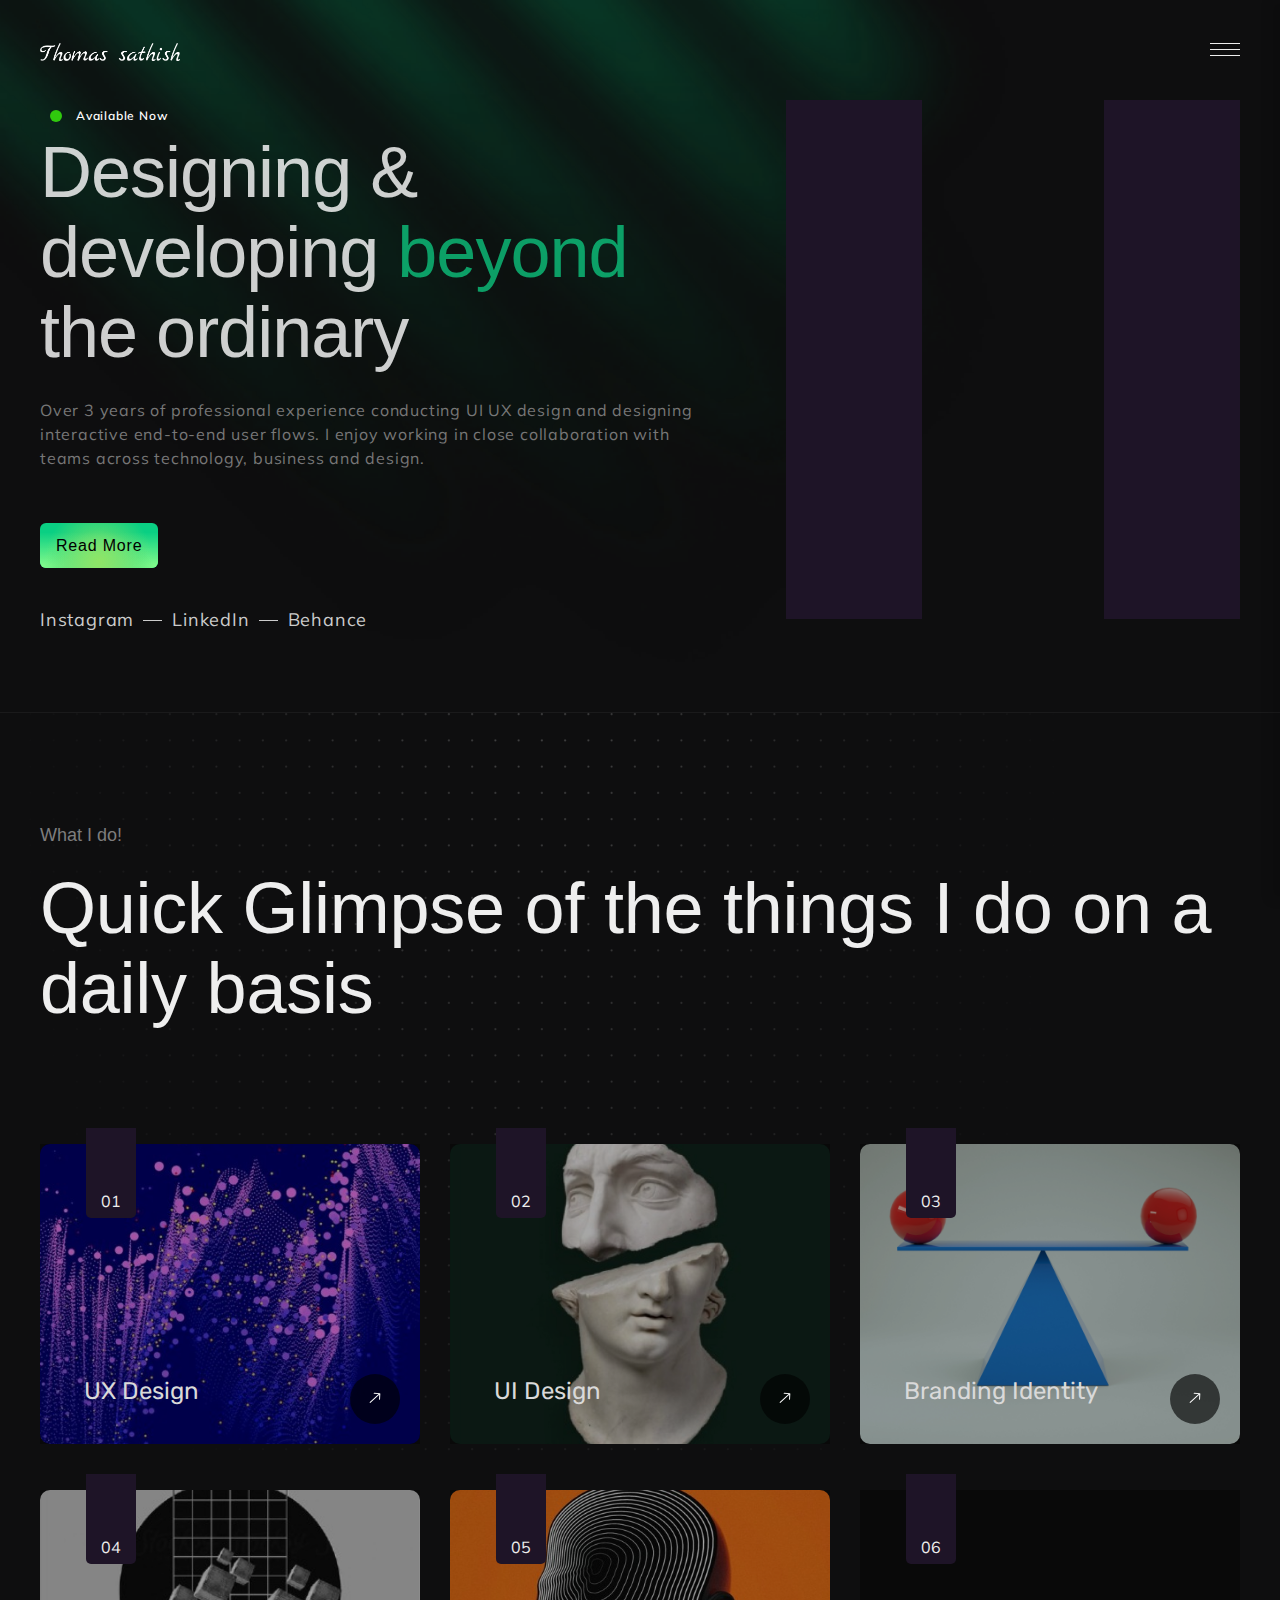
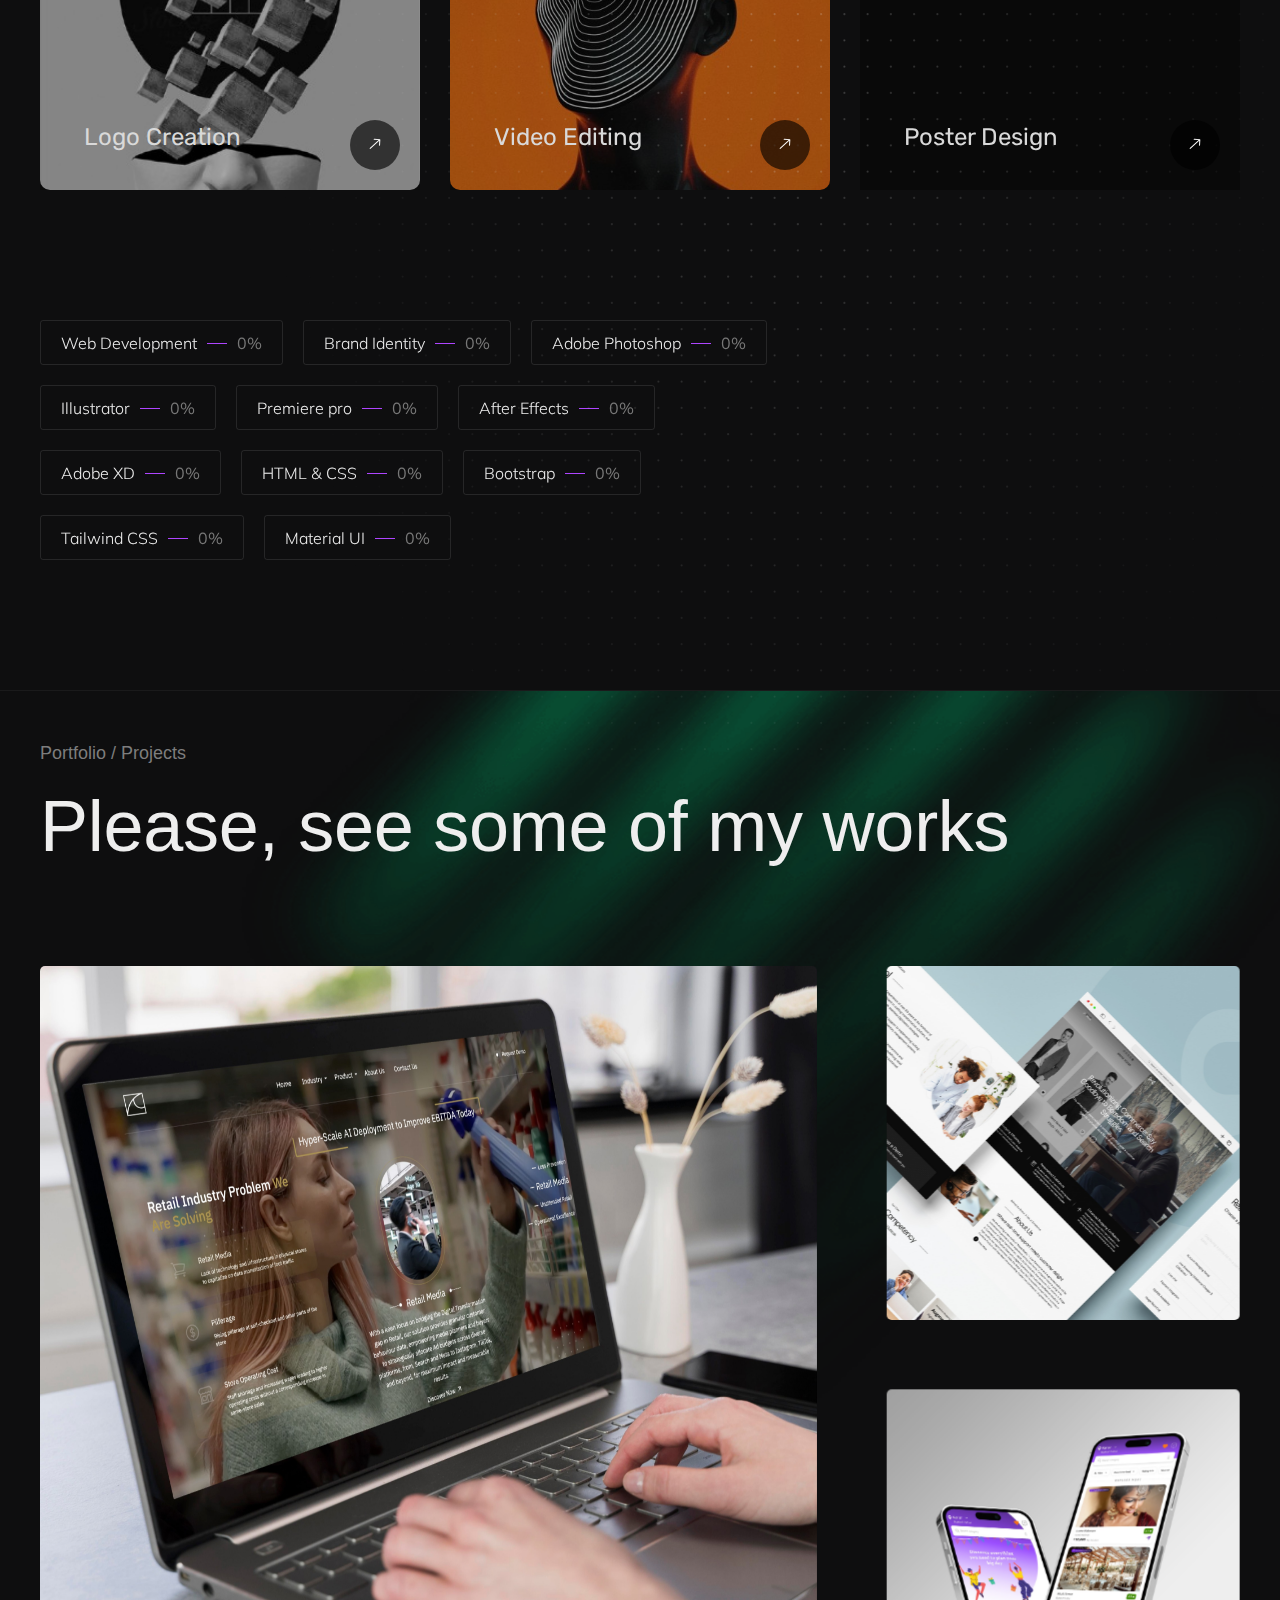
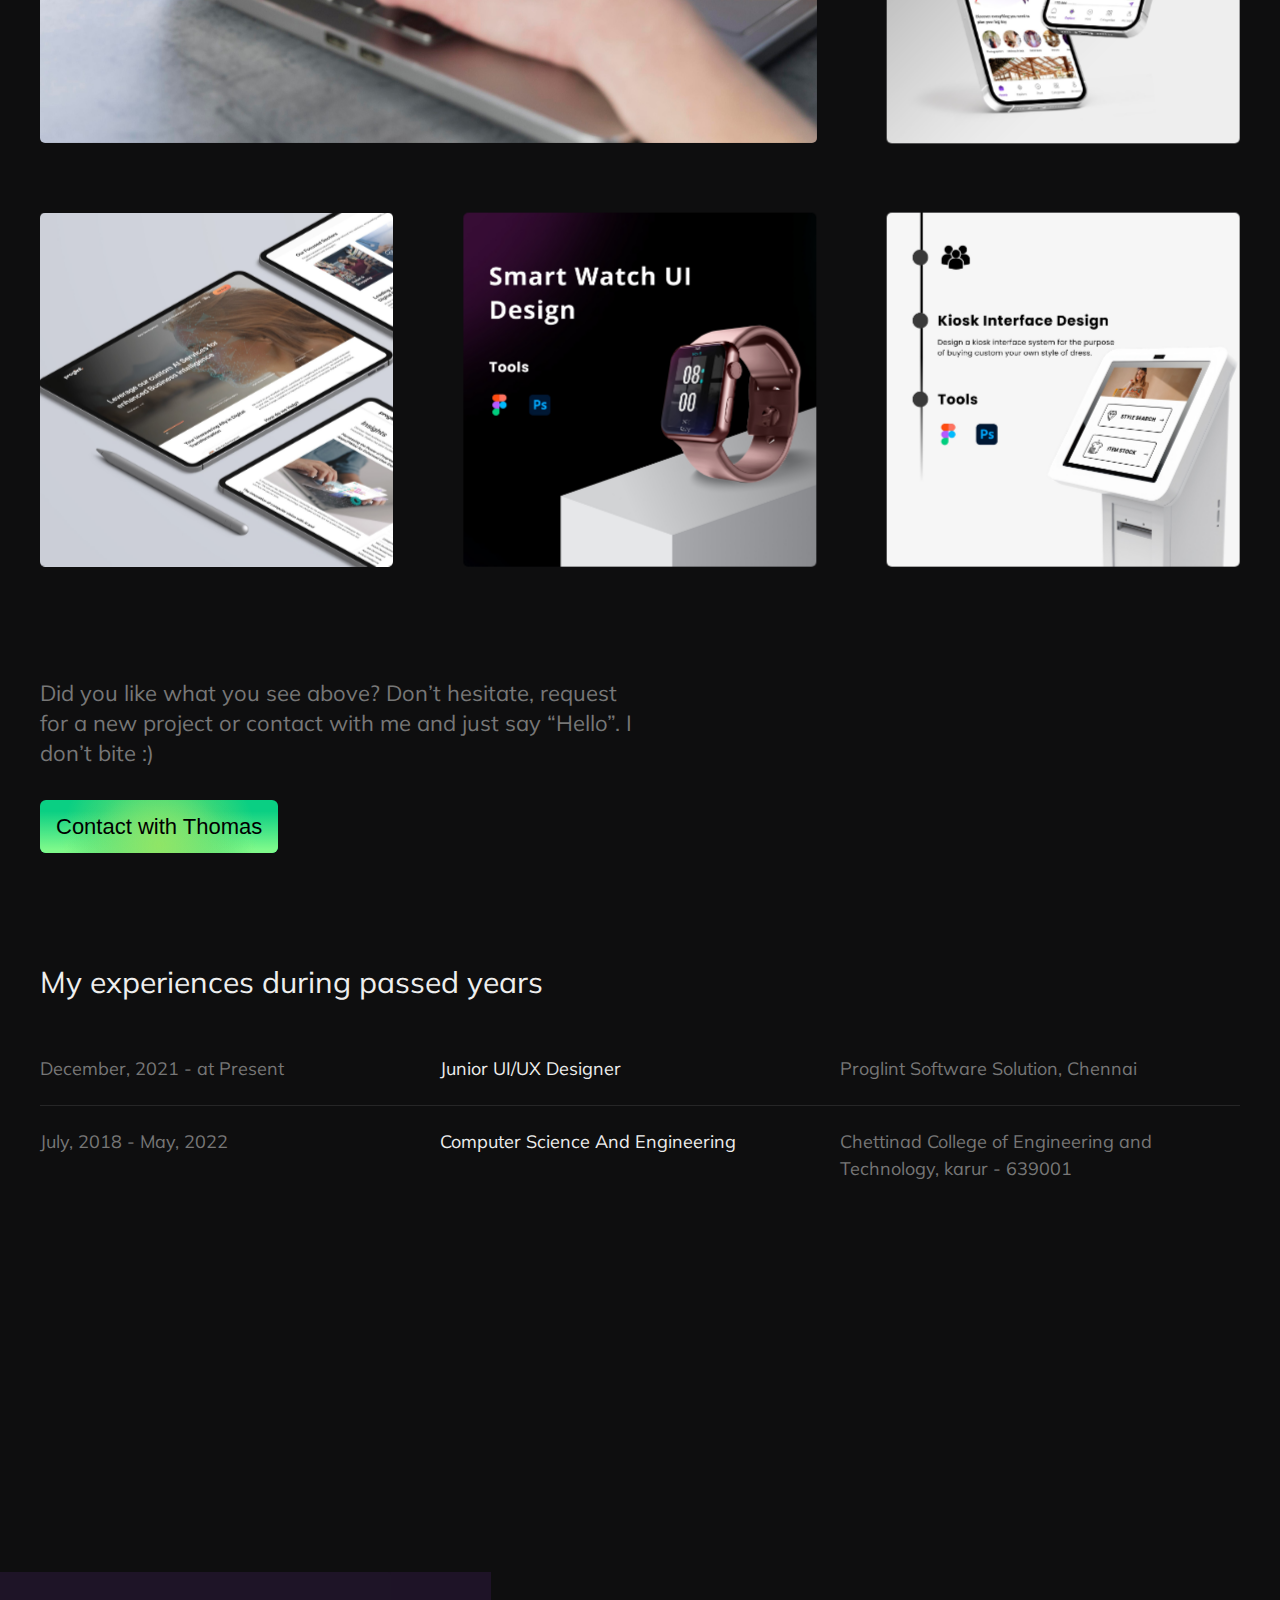
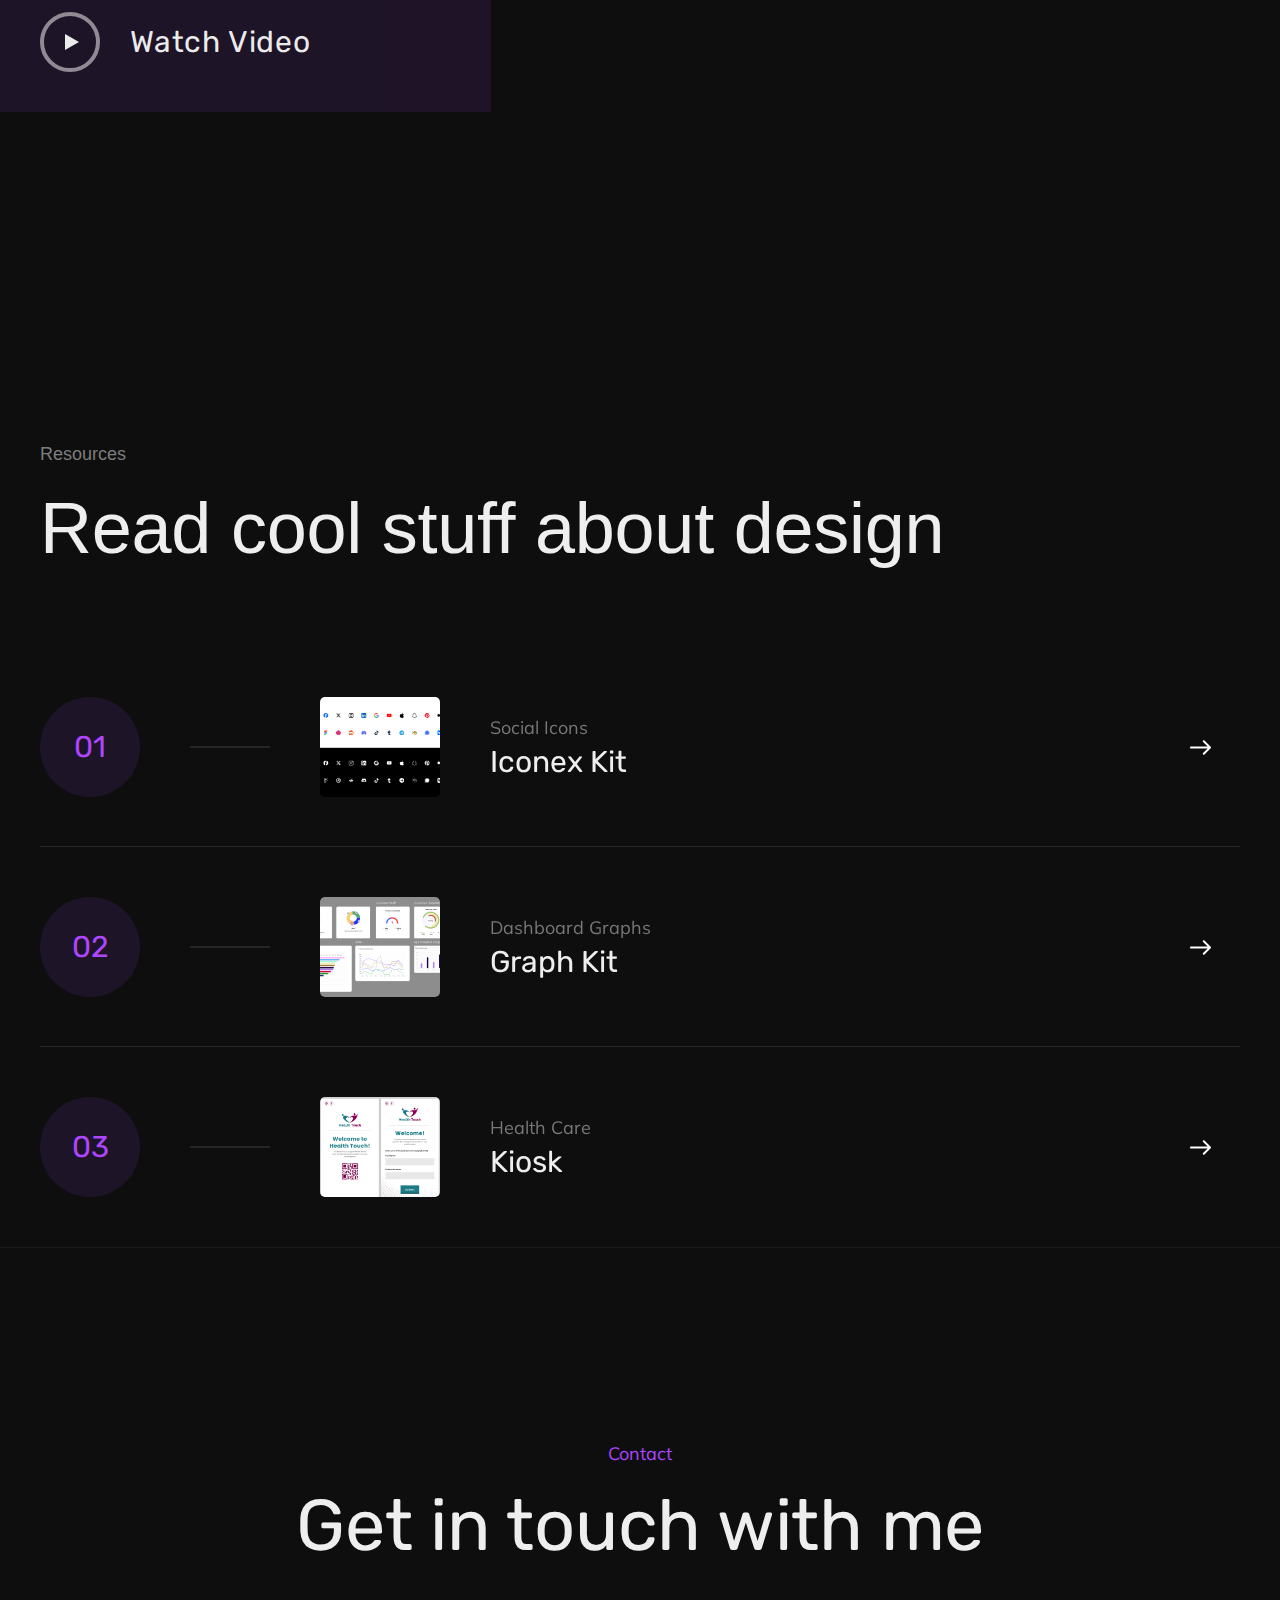
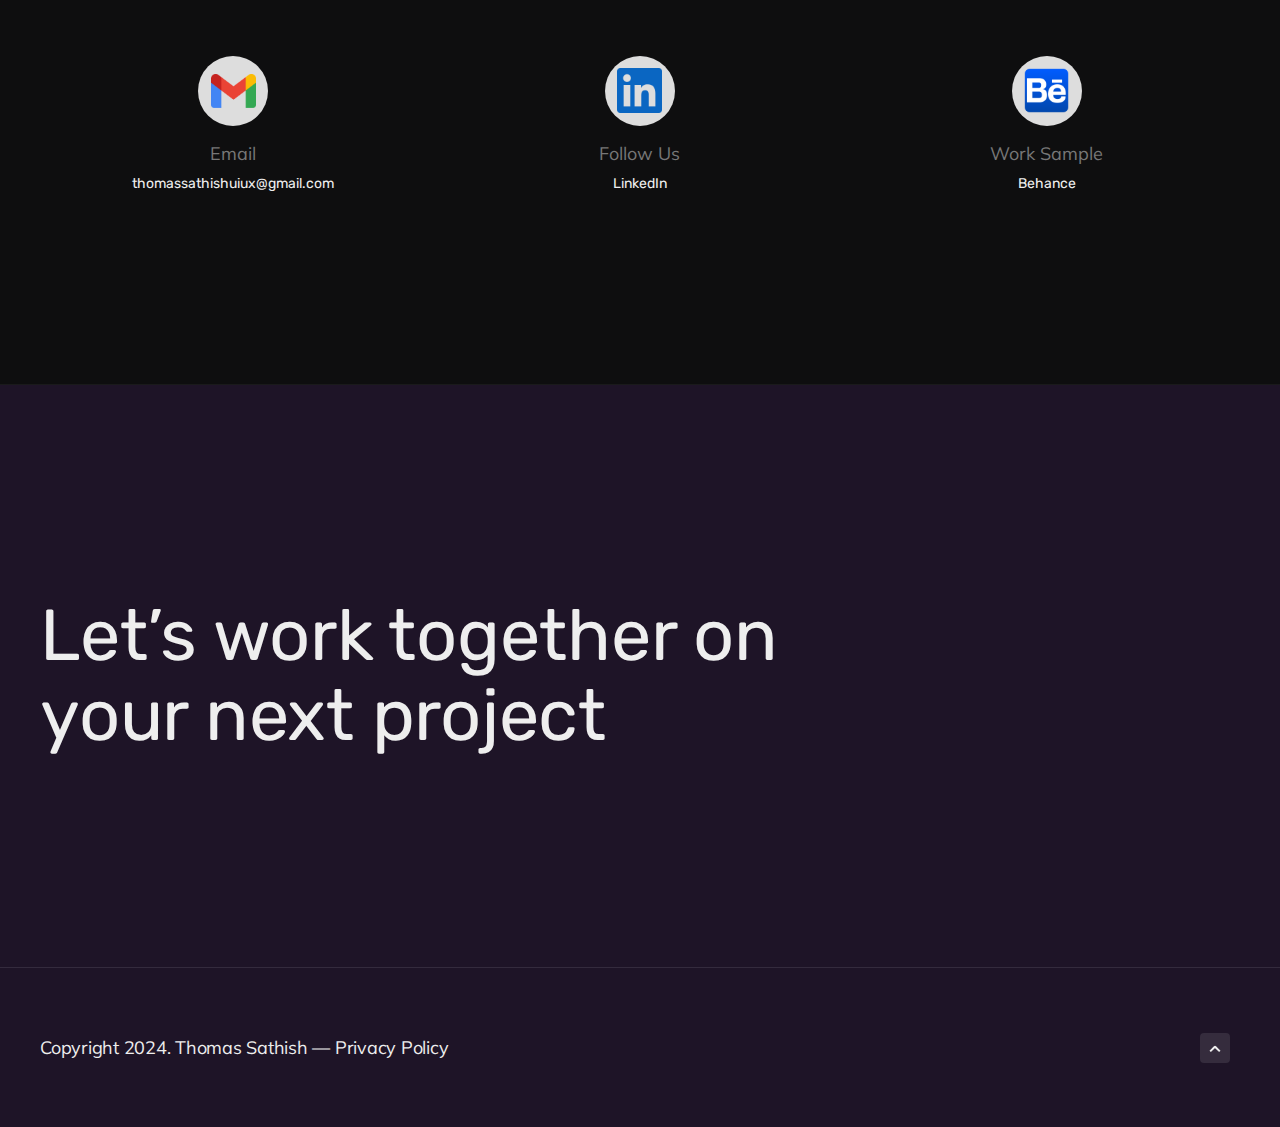
==== index.html @ 804c7b13 "Update index.html" ====
<!DOCTYPE html>
<!--[if lt IE 7 ]><html class="ie ie6" lang="en"> <![endif]-->
<!--[if IE 7 ]><html class="ie ie7" lang="en"> <![endif]-->
<!--[if IE 8 ]><html class="ie ie8" lang="en"> <![endif]-->
<!--[if (gte IE 9)|!(IE)]><!-->
<html lang="en"> <!--<![endif]-->

<head>

	<meta http-equiv="Content-Type" content="text/html; charset=utf-8" />

	<meta name="description" content="Thomas-Sathish - HTML5 and CSS3 Template">
	<meta name="author" content="Frenify">

	<meta name="viewport" content="width=device-width, initial-scale=1, maximum-scale=1">

	<title>Thomas-Sathish | Home</title>


	<link
		href="https://fonts.googleapis.com/css2?family=Muli:ital,wght@0,200;0,300;0,400;0,500;0,600;0,700;0,800;0,900;1,200;1,300;1,400;1,500;1,600;1,700;1,800;1,900&family=Rubik:ital,wght@0,300;0,400;0,500;0,700;0,900;1,300;1,400;1,500;1,700;1,900&display=swap"
		rel="stylesheet">

	<!-- STYLES -->
	<link rel="stylesheet" type="text/css" href="css/base.css" />
	<link rel="stylesheet" type="text/css" href="css/fontello.css" />
	<link rel="stylesheet" type="text/css" href="css/swiper.css" />
	<link rel="stylesheet" type="text/css" href="css/magnific-popup.css" />
	<link rel="stylesheet" type="text/css" href="css/style.css" />
	<!--[if lt IE 9]> <script type="text/javascript" src="js/modernizr.custom.js"></script> <![endif]-->
	<!-- /STYLES -->

</head>

<body>
	<!-- WRAPPER ALL -->
	<div class="awilo_fn_wrapper">


		<!-- HEADER -->
		<div class="awilo_fn_header">
			<div class="logo">
				<a href="index.html"><img class="desktop_logo" src="img/portfolio/Thomas sathish.png" alt="logo" /></a>
			</div>
			<div class="hamburger_rapper">
				<div class="hamburger hamburger--spring">
					<div class="hamburger-box">
						<div class="hamburger-inner"></div>
					</div>
				</div>
			</div>
		</div>
		<!-- /HEADER -->

		<!-- OPENED HEADER -->
		<div class="awilo_fn_sidebar_header">
			<div class="header_inner">
				<div class="closer"></div>
				<div class="menu_logo">
					<a href="index.html"><img class="desktop_logo" src="img/logo-sidebar.png" alt="" /></a>
				</div>
				<div class="menu_nav">
					<div>
						<ul class="vert_nav">
							<li><a href="#about">Home</a></li>
							<li><a href="#information">Services</a></li>
							<li><a href="#portfolio">Portfolio</a></li>
							<li><a href="#Resources">Resources</a></li>
							<li><a href="#contact">Contact</a></li>
						</ul>
					</div>
				</div>

				<div class="social_list">
					<ul>
						<!-- <li><a href="#"><i class="xcon-facebook"></i></a></li>
					<li><a href="#"><i class="xcon-twitter"></i></a></li> -->
						<li><a href="https://www.linkedin.com/in/thomas-sathish-designer" target="_blank"><i
									class="xcon-linkedin"></i></a></li>
						<li><a href="https://www.behance.net/thomassathish1" target="_blank"><i
									class="xcon-behance"></i></a></li>
					</ul>
				</div>
			</div>
		</div>
		<!-- /OPENED HEADER -->

		<!-- CONTENT -->
		<div class="awilo_fn_content">



			<!-- Section: ABOUT -->
			<section id="about">
				<div class="container wide">

					<!-- Shortcode: About -->
					<div class="awilo_fn_about">
						<!-- <div class="about_left">
							<div class="l_inner">
								<div class="about_title">
									<h5>Hello!</h5>
									<h3>I’m Thomas Sathish,</h3>
								</div>
								<div class="about_desc">
									<p>I’m working on a professional, visually sophisticated and technologically
										proficient, responsive and multi-functional wordpress theme Arlo.</p>
								</div>
								<div class="about_btn">
									<a href="#" class="awilo_fn_main_button">
										<span>Download CV</span>
										<span>Download CV</span>
									</a>
								</div>
							</div>
							<img src="img/portfolio/circle-arrow.png" class="circle-arrow" />
							<img src="img/portfolio/start.png" class="start-circle" />
							<div class="banner-icon1">
								<img src="img/portfolio/Adobe_Photoshop_CC_icon.png" class="icon-size" />
							</div>
							<div class="banner-icon2">
								<img src="img/portfolio/Adobe_Illustrator_CC_icon.png" class="icon-size" />
							</div>
							<div class="banner-icon3">
								<img src="img/portfolio/Figma-logo.png" class="icon-size" />
							</div>
							<div class="banner-icon4">
								<img src="img/portfolio/Adobe_After_Effects_CC_icon.png" class="icon-size" />
							</div>
							<div class="banner-icon5">
								<img src="img/portfolio/Adobe_XD_CC_icon.png" class="icon-size" />
							</div>
						</div>
						<div class="about_services">
							<ul>
								<li class="ss_item1">
									<div class="banner-card-text">
										<div class="s_btn">
											<img src="img/portfolio/Arrow.png"
												style="width: 150px;margin-bottom: 20px;" />
											<p class="fs-16">Our mission is make your team efficent and flexible to
												achieve grate results.</p>
										</div>
									</div>
									<img src="img//portfolio/dot.png" class="dot_icon" />
								</li>
								<li class=" ss_item2">
									<div class="banner-card-text1">
										<p class="title">35%</p>
										<p class="sub-text fs-16">Lorem Ipsum is simply dummy text of the printing and
											typesetting industry.</p>
									</div>
								</li>
								<li class=" ss_item3">
									<div>
										<div class="s_btn">
											<img src="img/portfolio/my-pic1.png" />
										</div>
									</div>
								</li>
								<li class=" ss_item4">
									<div class="banner-card-text1">
										<p class="title">99.9%</p>
										<p class="sub-text fs-16">Lorem Ipsum is simply dummy text of the printing and
											typesetting industry.</p>
									</div>
								</li>
								<li class=" ss_item5">
									<div>
										<div class="s_btn">
											<h3>UX Design</h3>
										</div>
									</div>
								</li>

							</ul>
						</div> -->
						<div class="about_in">
							<div class="about_left">
								<div class="l_inner">
									<div class="about_title">
										<div class="available">
											<div class="blob"></div>
										<h1 class="blob-text">Available Now</h1>
										</div>
										<h3>Designing & developing <span class="sub-text">beyond</span> the ordinary</h3>
									</div>
									<div class="about_desc">
										<!-- <p>We help brands and B2B enterprises build amazing websites that convert their visitors to paying customers.</p> -->
										 <p>Over 3 years of professional experience conducting UI UX design and designing interactive end-to-end user flows. I enjoy working in close collaboration with teams across technology, business and design.</p>
									</div>
									<div class="about_btn">
										<!-- <a href="img/sevice/Thomas-Sathish.pdf" class="awilo_fn_main_buttons" download>
											Download CV
										</a> -->
										<a href="#information" class="awilo_fn_main_buttons">
											Read More
										</a>
									</div>
									<div class="about_social">
										<ul>
											<li><a href="#">Instagram</a></li>
											<li><a href="https://www.linkedin.com/in/thomas-sathish-designer" target="_blank">LinkedIn</a></li>
											<li><a href="https://www.behance.net/thomasathish1" target="_blank">Behance</a></li>
										</ul>
									</div>
								</div>
							</div>
							<div class="about_right">
								<div class="r_inner" id="scene">
									<div class="layer about_img" data-depth="0.5">
										<img src="img/thumb/thumb-600-700.jpg" alt="" />
										<div class="awilo_fn_abs_img" data-bg-img="img/portfolio/my-pic.png"></div>
									</div>
									<div class="layer about_border" data-depth="0.3">
										<img src="img/thumb/thumb-600-700.jpg" alt="" />
									</div>
								</div>
							</div>
						</div>
					</div>
					<!-- /Shortcode: About -->


				</div>
			</section>
			<!-- /Section: ABOUT -->


			<!-- Divider -->
			<div class="awilo_fn_divider"></div>
			<!-- /Divider -->


			<!-- Section: Information -->
			<section id="information">
				<div class="dot-bg1"></div>
				<div class="container wide">

					<!-- Shortcode: Title with Description -->
					<div class="awilo_fn_title">
						<h5>What I do!</h5>
						<h3>Quick Glimpse of the things I do on a daily basis</h3>
					</div>
					<!-- /Shortcode: Title with Description -->


					<!-- Shortcode: Services -->
					<div class="awilo_fn_services">
						<ul>
							<li>
								<div class="s_item s_item1">
									<span class="s_counter"><span>01</span></span>
									<div class="s_btn">
										<h3>UX Design</h3>
										<a class="awilo_fn_circle_btn" href="UX-design.html" target="_blank">
											<svg xmlns="http://www.w3.org/2000/svg" width="16" height="16"
												fill="currentColor" class="bi bi-arrow-right" viewBox="0 0 16 16">
												<path fill-rule="evenodd"
													d="M1 8a.5.5 0 0 1 .5-.5h11.793l-3.147-3.146a.5.5 0 0 1 .708-.708l4 4a.5.5 0 0 1 0 .708l-4 4a.5.5 0 0 1-.708-.708L13.293 8.5H1.5A.5.5 0 0 1 1 8" />
											</svg>
										</a>
									</div>
									<div class="overlay"></div>
								</div>
							</li>
							<li>
								<div class="s_item s_item2">
									<span class="s_counter"><span>02</span></span>
									<div class="s_btn">
										<h3>UI Design</h3>
										<a class="awilo_fn_circle_btn" href="UI-design.html" target="_blank">
											<svg xmlns="http://www.w3.org/2000/svg" width="16" height="16"
												fill="currentColor" class="bi bi-arrow-right" viewBox="0 0 16 16">
												<path fill-rule="evenodd"
													d="M1 8a.5.5 0 0 1 .5-.5h11.793l-3.147-3.146a.5.5 0 0 1 .708-.708l4 4a.5.5 0 0 1 0 .708l-4 4a.5.5 0 0 1-.708-.708L13.293 8.5H1.5A.5.5 0 0 1 1 8" />
											</svg>
										</a>
									</div>
									<div class="overlay"></div>
								</div>
							</li>
							<li>
								<div class="s_item s_item3">
									<span class="s_counter"><span>03</span></span>
									<div class="s_btn">
										<h3>Branding Identity</h3>
										<a class="awilo_fn_circle_btn" href="img/portfolio/organic-tea.pdf" target="_blank">
											<svg xmlns="http://www.w3.org/2000/svg" width="16" height="16"
												fill="currentColor" class="bi bi-arrow-right" viewBox="0 0 16 16">
												<path fill-rule="evenodd"
													d="M1 8a.5.5 0 0 1 .5-.5h11.793l-3.147-3.146a.5.5 0 0 1 .708-.708l4 4a.5.5 0 0 1 0 .708l-4 4a.5.5 0 0 1-.708-.708L13.293 8.5H1.5A.5.5 0 0 1 1 8" />
											</svg>
										</a>
									</div>
									<div class="overlay"></div>
								</div>
							</li>
							<li>
								<div class="s_item s_item4">
									<span class="s_counter"><span>04</span></span>
									<div class="s_btn">
										<h3>Logo Creation</h3>
										<a class="awilo_fn_circle_btn" href="logo-design.html" target="_blank">
											<svg xmlns="http://www.w3.org/2000/svg" width="16" height="16"
												fill="currentColor" class="bi bi-arrow-right" viewBox="0 0 16 16">
												<path fill-rule="evenodd"
													d="M1 8a.5.5 0 0 1 .5-.5h11.793l-3.147-3.146a.5.5 0 0 1 .708-.708l4 4a.5.5 0 0 1 0 .708l-4 4a.5.5 0 0 1-.708-.708L13.293 8.5H1.5A.5.5 0 0 1 1 8" />
											</svg>
										</a>
									</div>
									<div class="overlay"></div>
								</div>
							</li>
							<li>
								<div class="s_item s_item5">
									<span class="s_counter"><span>05</span></span>
									<div class="s_btn">
										<h3>Video Editing</h3>
										<a class="awilo_fn_circle_btn" href="#">
											<svg xmlns="http://www.w3.org/2000/svg" width="16" height="16"
												fill="currentColor" class="bi bi-arrow-right" viewBox="0 0 16 16">
												<path fill-rule="evenodd"
													d="M1 8a.5.5 0 0 1 .5-.5h11.793l-3.147-3.146a.5.5 0 0 1 .708-.708l4 4a.5.5 0 0 1 0 .708l-4 4a.5.5 0 0 1-.708-.708L13.293 8.5H1.5A.5.5 0 0 1 1 8" />
											</svg>
										</a>
									</div>
									<div class="overlay"></div>
								</div>
							</li>
							<li>
								<div class="s_item s_item6">
									<span class="s_counter"><span>06</span></span>
									<div class="s_btn">
										<h3>Poster Design</h3>
										<a class="awilo_fn_circle_btn" href="poster-design.html" target="_blank">
											<svg xmlns="http://www.w3.org/2000/svg" width="16" height="16"
												fill="currentColor" class="bi bi-arrow-right" viewBox="0 0 16 16">
												<path fill-rule="evenodd"
													d="M1 8a.5.5 0 0 1 .5-.5h11.793l-3.147-3.146a.5.5 0 0 1 .708-.708l4 4a.5.5 0 0 1 0 .708l-4 4a.5.5 0 0 1-.708-.708L13.293 8.5H1.5A.5.5 0 0 1 1 8" />
											</svg>
										</a>
									</div>
									<div class="overlay"></div>
								</div>
							</li>
						</ul>
					</div>
					<!-- /Shortcode: Services -->


					<!-- Shortcode: Skills in numbers -->
					<div class="awilo_fn_skills">
						<div class="s_title">
							<h3>In a short time, I have been able to achieve excellence in all areas of development.
							</h3>
						</div>
						<div class="s_list">
							<ul>
								<li>
									<div class="sl_item">
										<label>Web Development</label>
										<span class="text"><span class="awilo_fn_counter" data-from="0" data-to="95"
												data-speed="2000">0</span>%</span>
									</div>
								</li>
								<li>
									<div class="sl_item">
										<label>Brand Identity</label>
										<span class="text"><span class="awilo_fn_counter" data-from="0" data-to="85"
												data-speed="2000">0</span>%</span>
									</div>
								</li>
								<li>
									<div class="sl_item">
										<label>Adobe Photoshop</label>
										<span class="text"><span class="awilo_fn_counter" data-from="0" data-to="98"
												data-speed="2000">0</span>%</span>
									</div>
								</li>
								<li>
									<div class="sl_item">
										<label>Illustrator</label>
										<span class="text"><span class="awilo_fn_counter" data-from="0" data-to="82"
												data-speed="2000">0</span>%</span>
									</div>
								</li>
								<li>
									<div class="sl_item">
										<label>Premiere pro</label>
										<span class="text"><span class="awilo_fn_counter" data-from="0" data-to="76"
												data-speed="2000">0</span>%</span>
									</div>
								</li>
								<li>
									<div class="sl_item">
										<label>After Effects</label>
										<span class="text"><span class="awilo_fn_counter" data-from="0" data-to="82"
												data-speed="2000">0</span>%</span>
									</div>
								</li>
								<li>
									<div class="sl_item">
										<label>Adobe XD</label>
										<span class="text"><span class="awilo_fn_counter" data-from="0" data-to="99"
												data-speed="2000">0</span>%</span>
									</div>
								</li>
								<li>
									<div class="sl_item">
										<label>HTML &amp; CSS</label>
										<span class="text"><span class="awilo_fn_counter" data-from="0" data-to="93"
												data-speed="2000">0</span>%</span>
									</div>
								</li>
								<li>
									<div class="sl_item">
										<label>Bootstrap</label>
										<span class="text"><span class="awilo_fn_counter" data-from="0" data-to="95"
												data-speed="2000">0</span>%</span>
									</div>
								</li>
								<li>
									<div class="sl_item">
										<label>Tailwind CSS</label>
										<span class="text"><span class="awilo_fn_counter" data-from="0" data-to="93"
												data-speed="2000">0</span>%</span>
									</div>
								</li>
								<li>
									<div class="sl_item">
										<label>Material UI</label>
										<span class="text"><span class="awilo_fn_counter" data-from="0" data-to="90"
												data-speed="2000">0</span>%</span>
									</div>
								</li>
							</ul>
						</div>
					</div>
					<!-- /Shortcode: Skills in numbers -->


				</div>
				<div class="dot-bg2"></div>
			</section>
			<!-- /Section: Information -->


			<!-- Divider -->
			<div class="awilo_fn_divider"></div>
			<!-- /Divider -->



			<!-- Section: Portfolio -->
			<section id="portfolio">
				<div class="container wide">

					<!-- Shortcode: Title with Description -->
					<div class="awilo_fn_title">
						<h5>Portfolio / Projects</h5>
						<h3>Please, see some of my works</h3>
					</div>
					<!-- /Shortcode: Title with Description -->


					<!-- Shortcode: Portfolio Grid -->
					<!-- li extra classes: tmwide25 - 25%, tmwide33 - 33.(3)%, tmwide50 - 50%, tmwide66 - 66,(6)%,tmwide75 - 75%, tmwide100 - 100% --->
					<div class="awilo_fn_portfolio_grid">
						<ul class="awilo_fn_masonry">
							<li class="grid-sizer"></li>
							<li class="awilo_fn_masonry_in tmwide66">
								<div class="list_item">
									<div class="img_holder">
										<img src="img/thumb/thumb-420-420.jpg" alt="" />
										<div class="awilo_fn_abs_img" data-bg-img="img/portfolio/cvi.jpg"></div>
									</div>
									<div class="title_holder">
										<div class="title_abs">
											<div class="layer" data-depth="0.3"></div>
										</div>
										<div class="title_cat">
											<p>
												<a href="#" class="awilo_fn_circle_link">Company website</a>
												<!-- <span class="sep">/</span>
											<a href="#" class="awilo_fn_circle_link">Brand</a> -->
											</p>
										</div>
										<div class="title_name">
											<h3><a href="https://www.cvi.ai" target="_blank">CVi.ai</a></h3>
										</div>
									</div>
								</div>
							</li>
							<li class="awilo_fn_masonry_in">
								<div class="list_item">
									<div class="img_holder">
										<img src="img/thumb/thumb-420-420.jpg" alt="" />
										<div class="awilo_fn_abs_img" data-bg-img="img/portfolio/live-agent.jpg"></div>
									</div>
									<div class="title_holder">
										<div class="title_abs">
											<div class="layer" data-depth="0.3"></div>
										</div>
										<div class="title_cat">
											<p>
												<a href="#" class="awilo_fn_circle_link">UI desigb</a>
												<span class="sep">/</span>
												<a href="#" class="awilo_fn_circle_link">Office Website</a>
											</p>
										</div>
										<div class="title_name">
											<h3><a href="https://www.h4helpnow.com/" target="_blank">Live Agent</a></h3>
										</div>
									</div>
								</div>
							</li>
							<li class="awilo_fn_masonry_in">
								<div class="list_item">
									<div class="img_holder">
										<img src="img/thumb/thumb-420-420.jpg" alt="" />
										<div class="awilo_fn_abs_img" data-bg-img="img/portfolio/event.jpg"></div>
									</div>
									<div class="title_holder">
										<div class="title_abs">
											<div class="layer" data-depth="0.3"></div>
										</div>
										<div class="title_cat">
											<p>
												<a href="#" class="awilo_fn_circle_link">UX design</a>
												<span class="sep">/</span>
												<a href="#" class="awilo_fn_circle_link">Comming Soon</a>
											</p>
										</div>
										<div class="title_name">
											<h3><a href="#" target="_blank">Eventer</a></h3>
										</div>
									</div>
								</div>
							</li>
							<li class="awilo_fn_masonry_in">
								<div class="list_item">
									<div class="img_holder">
										<img src="img/thumb/thumb-420-420.jpg" alt="" />
										<div class="awilo_fn_abs_img" data-bg-img="img/portfolio/proglint.jpg"></div>
									</div>
									<div class="title_holder">
										<div class="title_abs">
											<div class="layer" data-depth="0.3"></div>
										</div>
										<div class="title_cat">
											<p>
												<a href="#" class="awilo_fn_circle_link">Office Website</a>
												<span class="sep">/</span>
												<a href="#" class="awilo_fn_circle_link">UI design</a>
											</p>
										</div>
										<div class="title_name">
											<h3><a href="https://www.proglint.com/" target="_blank">Proglint Software
													Solution</a></h3>
										</div>
									</div>
								</div>
							</li>
							<li class="awilo_fn_masonry_in">
								<div class="list_item">
									<div class="img_holder">
										<img src="img/thumb/thumb-420-420.jpg" alt="" />
										<div class="awilo_fn_abs_img" data-bg-img="img/portfolio/smart-watch.jpg"></div>
									</div>
									<div class="title_holder">
										<div class="title_abs">
											<div class="layer" data-depth="0.3"></div>
										</div>
										<div class="title_cat">
											<p>
												<a href="#" class="awilo_fn_circle_link">UX design</a>
												<span class="sep">/</span>
												<a href="#" class="awilo_fn_circle_link">Brand</a>
											</p>
										</div>
										<div class="title_name">
											<h3><a href="https://www.behance.net/gallery/188275207/Smart-Watch-UI-Design"
													target="_blank">Smart Watch</a></h3>
										</div>
									</div>
								</div>
							</li>
							<li class="awilo_fn_masonry_in">
								<div class="list_item">
									<div class="img_holder">
										<img src="img/thumb/thumb-420-420.jpg" alt="" />
										<div class="awilo_fn_abs_img" data-bg-img="img/portfolio/kiosk.jpg"></div>
									</div>
									<div class="title_holder">
										<div class="title_abs">
											<div class="layer" data-depth="0.3"></div>
										</div>
										<div class="title_cat">
											<p>
												<a href="#" class="awilo_fn_circle_link">kiosk ux design</a>
												<span class="sep">/</span>
												<a href="#" class="awilo_fn_circle_link">Brand</a>
											</p>
										</div>
										<div class="title_name">
											<h3><a href="https://www.behance.net/gallery/183286095/Kiosk-Interface-Design"
													target="_blank">Kiosk Interface Design</a></h3>
										</div>
									</div>
								</div>
							</li>
						</ul>
					</div>
					<!-- /Shortcode: Portfolio Grid -->

					<!-- Shortcode: Contact Me-->
					<div class="awilo_fn_contactme">
						<p class="text">Did you like what you see above? Don’t hesitate, request for a new project or
							contact with me and just say “Hello”. I don’t bite :)</p>
						<p class="btn">
							<a href="#contact" class="awilo_fn_main_buttons">
								Contact with Thomas
							</a>
						</p>
					</div>
					<!-- /Shortcode: Contact Me-->

					<div class="clearfix"></div>

					<!-- Shortcode: Experience-->
					<div class="awilo_fn_experience">
						<div class="e_title">
							<h3>My experiences during passed years</h3>
						</div>
						<div class="e_list">
							<ul>
								<!-- <li>
								<div class="e_item">
									<span class="e_item_a">April, 2019 - Today</span>
									<span class="e_item_b">Head Designer &amp; Co-founder</span>
									<span class="e_item_c">Bona &amp; Lola Design, London</span>
								</div>
							</li>
							<li>
								<div class="e_item">
									<span class="e_item_a">September, 2018 - April, 2019</span>
									<span class="e_item_b">Creative Director &amp; Senior Designer</span>
									<span class="e_item_c">Raxuna Poc, New York</span>
								</div>
							</li>
							<li>
								<div class="e_item">
									<span class="e_item_a">October, 2015 - September, 2018</span>
									<span class="e_item_b">Head Designer</span>
									<span class="e_item_c">Arimana Co. Ltd, Amsterdam</span>
								</div>
							</li> -->
								<li>
									<div class="e_item">
										<span class="e_item_a">December, 2021 - at Present</span>
										<span class="e_item_b">Junior UI/UX Designer</span>
										<span class="e_item_c">Proglint Software Solution, Chennai</span>
									</div>
								</li>
								<li>
									<div class="e_item">
										<span class="e_item_a">July, 2018 - May, 2022</span>
										<span class="e_item_b">Computer Science And Engineering</span>
										<span class="e_item_c">Chettinad College of Engineering and Technology, karur -
											639001</span>
									</div>
								</li>
							</ul>
						</div>
					</div>
					<!-- /Shortcode: Experience-->


					<!-- Shortcode: Reviews -->
					<!-- <div class="awilo_fn_reviews">
					<div class="r_title">
						<h3>Customer Reviews</h3>
					</div>
					<div class="r_list">
						
						
						<div class="swiper-container">
							<div class="swiper-wrapper">
								
								
								
								<div class="swiper-slide">
									<div class="r_item">
										<div class="r_item_in">
											<div class="r_quote"><img class="awilo_fn_svg" src="img/svg/quote.svg" alt="" /></div>
											<div class="r_review">
												<div class="awilo_fn_review" data-stars="4">
													<div class="review_in">
														<div class="rating_absolute"><img class="awilo_fn_svg" src="img/svg/stars.svg" alt="" /></div>
														<div class="rating_relative"><img class="awilo_fn_svg" src="img/svg/stars.svg" alt="" /></div>
													</div>
												</div>
											</div>
											<div class="r_desc">
												<p>They really nailed it. This is one of the best themes I have seen in a long time. Very nice design with lots of customization available. Many of my clients have chosen this theme for their portfolio sites.</p>
											</div>
											<div class="r_reviewer">
												<div class="abs_img" data-bg-img="img/clients/1.jpg"></div>
												<div class="title_holder">
													<h3>Albert Walker</h3>
													<h5>SEO of Gogomedia</h5>
												</div>
											</div>
										</div>
									</div>
								</div>
								
								
								<div class="swiper-slide">
									<div class="r_item">
										<div class="r_item_in">
											<div class="r_quote"><img class="awilo_fn_svg" src="img/svg/quote.svg" alt="" /></div>
											<div class="r_review">
												<div class="awilo_fn_review" data-stars="4">
													<div class="review_in">
														<div class="rating_absolute"><img class="awilo_fn_svg" src="img/svg/stars.svg" alt="" /></div>
														<div class="rating_relative"><img class="awilo_fn_svg" src="img/svg/stars.svg" alt="" /></div>
													</div>
												</div>
											</div>
											<div class="r_desc">
												<p>They really nailed it. This is one of the best themes I have seen in a long time. Very nice design with lots of customization available. Many of my clients have chosen this theme for their portfolio sites.</p>
											</div>
											<div class="r_reviewer">
												<div class="abs_img" data-bg-img="img/clients/2.jpg"></div>
												<div class="title_holder">
													<h3>Albert Walker</h3>
													<h5>SEO of Gogomedia</h5>
												</div>
											</div>
										</div>
									</div>
								</div>
								
								
								<div class="swiper-slide">
									<div class="r_item">
										<div class="r_item_in">
											<div class="r_quote"><img class="awilo_fn_svg" src="img/svg/quote.svg" alt="" /></div>
											<div class="r_review">
												<div class="awilo_fn_review" data-stars="4">
													<div class="review_in">
														<div class="rating_absolute"><img class="awilo_fn_svg" src="img/svg/stars.svg" alt="" /></div>
														<div class="rating_relative"><img class="awilo_fn_svg" src="img/svg/stars.svg" alt="" /></div>
													</div>
												</div>
											</div>
											<div class="r_desc">
												<p>They really nailed it. This is one of the best themes I have seen in a long time. Very nice design with lots of customization available. Many of my clients have chosen this theme for their portfolio sites.</p>
											</div>
											<div class="r_reviewer">
												<div class="abs_img" data-bg-img="img/clients/3.jpg"></div>
												<div class="title_holder">
													<h3>Albert Walker</h3>
													<h5>SEO of Gogomedia</h5>
												</div>
											</div>
										</div>
									</div>
								</div>
								
								
								<div class="swiper-slide">
									<div class="r_item">
										<div class="r_item_in">
											<div class="r_quote"><img class="awilo_fn_svg" src="img/svg/quote.svg" alt="" /></div>
											<div class="r_review">
												<div class="awilo_fn_review" data-stars="4">
													<div class="review_in">
														<div class="rating_absolute"><img class="awilo_fn_svg" src="img/svg/stars.svg" alt="" /></div>
														<div class="rating_relative"><img class="awilo_fn_svg" src="img/svg/stars.svg" alt="" /></div>
													</div>
												</div>
											</div>
											<div class="r_desc">
												<p>They really nailed it. This is one of the best themes I have seen in a long time. Very nice design with lots of customization available. Many of my clients have chosen this theme for their portfolio sites.</p>
											</div>
											<div class="r_reviewer">
												<div class="abs_img" data-bg-img="img/clients/4.jpg"></div>
												<div class="title_holder">
													<h3>Albert Walker</h3>
													<h5>SEO of Gogomedia</h5>
												</div>
											</div>
										</div>
									</div>
								</div>
								
								
								<div class="swiper-slide">
									<div class="r_item">
										<div class="r_item_in">
											<div class="r_quote"><img class="awilo_fn_svg" src="img/svg/quote.svg" alt="" /></div>
											<div class="r_review">
												<div class="awilo_fn_review" data-stars="4">
													<div class="review_in">
														<div class="rating_absolute"><img class="awilo_fn_svg" src="img/svg/stars.svg" alt="" /></div>
														<div class="rating_relative"><img class="awilo_fn_svg" src="img/svg/stars.svg" alt="" /></div>
													</div>
												</div>
											</div>
											<div class="r_desc">
												<p>They really nailed it. This is one of the best themes I have seen in a long time. Very nice design with lots of customization available. Many of my clients have chosen this theme for their portfolio sites.</p>
											</div>
											<div class="r_reviewer">
												<div class="abs_img" data-bg-img="img/clients/5.jpg"></div>
												<div class="title_holder">
													<h3>Albert Walker</h3>
													<h5>SEO of Gogomedia</h5>
												</div>
											</div>
										</div>
									</div>
								</div>
								
								
								<div class="swiper-slide">
									<div class="r_item">
										<div class="r_item_in">
											<div class="r_quote"><img class="awilo_fn_svg" src="img/svg/quote.svg" alt="" /></div>
											<div class="r_review">
												<div class="awilo_fn_review" data-stars="4">
													<div class="review_in">
														<div class="rating_absolute"><img class="awilo_fn_svg" src="img/svg/stars.svg" alt="" /></div>
														<div class="rating_relative"><img class="awilo_fn_svg" src="img/svg/stars.svg" alt="" /></div>
													</div>
												</div>
											</div>
											<div class="r_desc">
												<p>They really nailed it. This is one of the best themes I have seen in a long time. Very nice design with lots of customization available. Many of my clients have chosen this theme for their portfolio sites.</p>
											</div>
											<div class="r_reviewer">
												<div class="abs_img" data-bg-img="img/clients/6.jpg"></div>
												<div class="title_holder">
													<h3>Albert Walker</h3>
													<h5>SEO of Gogomedia</h5>
												</div>
											</div>
										</div>
									</div>
								</div>
								
								
							</div>
							
							<div class="clearfix"></div>
							
							<div class="awilo_fn_swiper_progress fill">
								<div class="my_pagination_in">
									<span class="current"></span>
									<span class="pagination_progress"><span class="all"><span></span></span></span>
									<span class="total"></span>
								</div>
							</div>
							
						</div>
						
					</div>
				</div> -->
					<!-- /Shortcode: Reviews -->

				</div>
			</section>

			<!-- /Section: Portfolio -->

			<!-- Section: Video -->
			<section id="video">

				<!-- Shortcode: Video -->
				<div class="awilo_fn_video">
					<div class="jarallax" data-bg-img="img/video/video-img.jpg" data-speed="0.5"></div>
					<div class="video_holder">
						<div class="container wide">
							<div class="video_inner">

								<a class="popup-youtube" href="#">
									<span class="icon"></span>
									<span class="text">Watch Video</span>
								</a>
							</div>
						</div>
					</div>
				</div>
				<!-- /Shortcode: Video -->

			</section>
			<!-- /Section: Video -->

			<!-- Section: Blog -->
			<section id="Resources">
				<div class="container wide">


					<!-- Shortcode: Title with Description -->
					<div class="awilo_fn_title">
						<h5>Resources</h5>
						<h3>Read cool stuff about design</h3>
					</div>
					<!-- /Shortcode: Title with Description -->


					<!-- Shortcode: Blog List -->
					<div class="awilo_fn_blog_list">
						<ul>
							<li>
								<div class="blog_item">
									<div class="blog_item_in">
										<span class="b_counter">01</span>
										<div class="title_wrapper">
											<div class="abs_img" data-bg-img="img/portfolio/social-icons.png"></div>
											<div class="title_holder">
												<p>Social Icons</p>
												<h3><a href="https://www.figma.com/design/323eeVfggLZx0c0dvxJbxL/Social-Icons?node-id=0-1&t=OxHzMIZywhYB1Qsj-1"
														target="_blank">Iconex Kit</a></h3>
											</div>
											<div class="b_arrow">
												<a href="https://www.figma.com/design/323eeVfggLZx0c0dvxJbxL/Social-Icons?node-id=0-1&t=OxHzMIZywhYB1Qsj-1"
													target="_blank"><img class="awilo_fn_svg" src="img/svg/right.svg"
														alt="" /></a>
											</div>
										</div>
									</div>
								</div>
							</li>
							<li>
								<div class="blog_item">
									<div class="blog_item_in">
										<span class="b_counter">02</span>
										<div class="title_wrapper">
											<div class="abs_img" data-bg-img="img/portfolio/dashboard-graph.png"></div>
											<div class="title_holder">
												<p>Dashboard Graphs</p>
												<h3><a href="https://www.figma.com/design/323eeVfggLZx0c0dvxJbxL/Social-Icons?node-id=8-2&t=OxHzMIZywhYB1Qsj-1"
														target="_blank">Graph Kit</a></h3>
											</div>
											<div class="b_arrow">
												<a href="https://www.figma.com/design/323eeVfggLZx0c0dvxJbxL/Social-Icons?node-id=8-2&t=OxHzMIZywhYB1Qsj-1"
													target="_blank"><img class="awilo_fn_svg" src="img/svg/right.svg"
														alt="" /></a>
											</div>
										</div>
									</div>
								</div>
							</li>
							<li>
								<div class="blog_item">
									<div class="blog_item_in">
										<span class="b_counter">03</span>
										<div class="title_wrapper">
											<div class="abs_img" data-bg-img="img/portfolio/kiosk-design.png"></div>
											<div class="title_holder">
												<p>Health Care</p>
												<h3><a href=""
														target="_blank">Kiosk</a></h3>
											</div>
											<div class="b_arrow">
												<a href="https://www.figma.com/proto/CofRHTnBgYwc9OWSRByK6D/kiosk?node-id=0-1&t=4X06hJrhxwgsAiDK-1"
													target="_blank"><img class="awilo_fn_svg" src="img/svg/right.svg"
														alt="" /></a>
											</div>
										</div>
									</div>
								</div>
							</li>
							
						</ul>
					</div>
					<!-- /Shortcode: Blog List -->

				</div>
			</section>
			<!-- /Section: Blog -->


			<!-- Divider -->
			<div class="awilo_fn_divider"></div>
			<!-- /Divider -->

			<!-- Section: Contact -->
			<section id="contact">
				<div class="container wide">
					<div class="awilo_fn_title">
						<h5>Contact</h5>
						<h3>Get in touch with me</h3>
					</div>
					<div class="awilo_fn_info_list">
						<ul>
							<li>
								<div class="contact-circle">
									<img src="img/portfolio/gmail.png" class="contact-icon" />
								</div>
								<p>Email</p>
								<h3><a class="awilo_fn_circle_link"
										href="mailto:thomassathishuiux@gmail.com">thomassathishuiux@gmail.com</a></h3>
							</li>
							<li>
								<div class="contact-circle">
									<img src="img/portfolio/linkedin.png" class="contact-icon" />
								</div>
								<p>Follow Us</p>
								<h3><a class="awilo_fn_circle_link"
										href="https://www.linkedin.com/in/thomas-sathish-designer"
										target="_blank">LinkedIn</a></h3>
							</li>
							<li>
								<div class="contact-circle">
									<img src="img/portfolio/behance.png" class="contact-icon" />
								</div>
								<p>Work Sample</p>
								<h3><a class="awilo_fn_circle_link" href="https://www.behance.net/thomasathish1/"
										target="_blank">Behance</a></h3>
							</li>
						</ul>
					</div>
					<!-- /Shortcoce: Info List-->

				</div>
			</section>
			<!-- /Section: Contact -->




			<!-- Divider -->
			<div class="awilo_fn_divider"></div>
			<!-- /Divider -->


			<!-- Section: Partners -->
			<!-- <section id="partners">
			<div class="container wide">
				
				
				<div class="awilo_fn_partners">
					<div class="p_title">
						<h3>Clients that I work with</h3>
					</div>
					<div class="p_list">
						<div class="swiper-container">
							<div class="swiper-wrapper">
								
								
								
								<div class="swiper-slide">
									<div class="r_item">
										<div class="flip__wrapper">
											<div class="flip__inner">
												<div class="flip__front">
													<div class="r_plus"><span></span></div>
													<img src="img/parnters/1.png" alt="" />
												</div>
												<div class="flip__back">
													<a href="www.aduyu.es" target="_blank"></a>
													<span>www.aduyu.es</span>
												</div>
											</div>
										</div>
									</div>
								</div>
								
								<div class="swiper-slide">
									<div class="r_item">
										<div class="flip__wrapper">
											<div class="flip__inner">
												<div class="flip__front">
													<div class="r_plus"><span></span></div>
													<img src="img/parnters/2.png" alt="" />
												</div>
												<div class="flip__back">
													<a href="www.design.com" target="_blank"></a>
													<span>www.design.com</span>
												</div>
											</div>
										</div>
									</div>
								</div>
								
								<div class="swiper-slide">
									<div class="r_item">
										<div class="flip__wrapper">
											<div class="flip__inner">
												<div class="flip__front">
													<div class="r_plus"><span></span></div>
													<img src="img/parnters/3.png" alt="" />
												</div>
												<div class="flip__back">
													<a href="www.wikoo.com" target="_blank"></a>
													<span>www.wikoo.us</span>
												</div>
											</div>
										</div>
									</div>
								</div>
								
								<div class="swiper-slide">
									<div class="r_item">
										<div class="flip__wrapper">
											<div class="flip__inner">
												<div class="flip__front">
													<div class="r_plus"><span></span></div>
													<img src="img/parnters/4.png" alt="" />
												</div>
												<div class="flip__back">
													<a href="www.yalgoo.me" target="_blank"></a>
													<span>www.yalgoo.me</span>
												</div>
											</div>
										</div>
									</div>
								</div>
								
								<div class="swiper-slide">
									<div class="r_item">
										<div class="flip__wrapper">
											<div class="flip__inner">
												<div class="flip__front">
													<div class="r_plus"><span></span></div>
													<img src="img/parnters/5.png" alt="" />
												</div>
												<div class="flip__back">
													<a href="www.goldage.uk" target="_blank"></a>
													<span>www.goldage.uk</span>
												</div>
											</div>
										</div>
									</div>
								</div>
								
								
								
							</div>
							
							<div class="clearfix"></div>
							
							<div class="awilo_fn_swiper_progress fill">
								<div class="my_pagination_in">
									<span class="current"></span>
									<span class="pagination_progress"><span class="all"><span></span></span></span>
									<span class="total"></span>
								</div>
							</div>
						</div>
						
						
					</div>
				</div>
				
				
			</div>
		</section> -->
			<!-- /Section: Partners -->


			<!-- Section: Big Text -->
			<section id="big_text">


				<!-- Shortcode: Big Text -->
				<div class="awilo_fn_big_text">
					<div class="container wide">
						<h3>Let’s work together on your next project</h3>
					</div>
				</div>
				<!-- /Shortcode: Big Text -->


			</section>
			<!-- /Section: Big Text -->


			<!-- FOOTER -->
			<footer>
				<div class="awilo_fn_footer">
					<div class="footer_in">
						<div class="footer_desc">
							<div class="container wide">
								<p>Copyright 2024. Thomas Sathish — Privacy Policy</p>
							</div>
						</div>

						<span class="awilo_fn_totop"></span>

					</div>
				</div>
			</footer>
			<!-- /FOOTER -->


		</div>
		<!-- /CONTENT -->


	</div>
	<!-- / WRAPPER ALL -->

	<!-- SCRIPTS -->
	<script src="js/jquery.js"></script>
	<!--[if lt IE 10]> <script type="text/javascript" src="js/ie8.js"></script> <![endif]-->
	<script src="js/parallax.js"></script>
	<script src="js/waypoints.js"></script>
	<script src="js/countto.js"></script>
	<script src="js/isotope.js"></script>
	<script src="js/swiper.js"></script>
	<script src="js/jarallax.js"></script>
	<script src="js/nicescroll.js"></script>
	<script src="js/magnific-popup.js"></script>
	<script src="js/init.js"></script>
	<!-- /SCRIPTS -->

</body>

</html>
---- css/base.css ----
/*
This file is made by Frenify (2020)

01) BASE
02) FORM ELEMENTS
03) SKELETON OR GRID


*/

/*------------------------------------------------------------------*/ 
/*	01) BASE
/*------------------------------------------------------------------*/

html,body,div,span,applet,object,iframe,h1,h2,h3,h4,h5,h6,p,blockquote,pre,a,abbr,acronym,address,big,cite,code,del,dfn,em,font,ins,kbd,q,s,samp,small,strike,strong,sub,sup,tt,var,b,u,i,center,dl,dt,dd,ol,ul,li,fieldset,form,label,legend,table,caption,tbody,tfoot,thead,tr,th,td
	{
	background: transparent;
	border: 0;
	margin: 0;
	padding: 0;
	vertical-align: baseline;
	outline: none;
}

article, aside, details, figcaption, figure, footer, header, hgroup, nav, section {
    display: block;
}

blockquote {
	quotes: none;
}

blockquote:before,blockquote:after {
	content: '';
	content: none;
}
ul, ol{
	margin:0px;	
}
ul li, ol li{
	margin:0px;
}
img{
	vertical-align:middle;
	max-width:100%;
}
iframe{
	max-width:100%;
}
del {
	text-decoration: line-through;
}
a, i{
	border:none;
}
a:hover{text-decoration:none;}

h1, h2, h3, h4, h5, h6{
	font-weight:600;
	line-height: 1.4;
	font-family: "Raleway";
	color: #000;
}
h1 { font-size: 45px; }
h2 { font-size: 36px; }
h3 { font-size: 30px; }
h4 { font-size: 24px; }
h5 { font-size: 20px; }
h6 { font-size: 16px; }

table{
	width:100%;
	max-width:100%;
	text-align:left;
	border-collapse: collapse;
	border-spacing: 0px;
	margin-bottom:15px;
	color:#999;
	border:1px solid #eee;
}
table tr{
	border:1px solid #eee;
}
table th{
	vertical-align:top;
	color:#333;
	background:none;
	font-size:16px;
	font-weight:normal;
	padding:15px 10px;
	border:1px solid #eee;
}
table td{
	vertical-align:top;
	padding:10px;
	border:1px solid #eee;
}

code, pre {
	padding: 10px;
	padding-bottom: 0;
	border-left: 3px solid #6FBF71;
	border-bottom: 1px solid transparent;
	background: #f7f7f7;
	overflow-x:scroll;
}

pre{
	display: block;	
	word-break: break-all;
	word-wrap: break-word;
}
pre code { white-space: pre-wrap; }

.space10{width:100%; float:left; clear:both; margin-bottom:10px;}
.space20{width:100%; float:left; clear:both; margin-bottom:20px;}
.space30{width:100%; float:left; clear:both; margin-bottom:30px;}
.space40{width:100%; float:left; clear:both; margin-bottom:40px;}
.space50{width:100%; float:left; clear:both; margin-bottom:50px;}
.space60{width:100%; float:left; clear:both; margin-bottom:60px;}
.space70{width:100%; float:left; clear:both; margin-bottom:70px;}
.space80{width:100%; float:left; clear:both; margin-bottom:80px;}
.space90{width:100%; float:left; clear:both; margin-bottom:90px;}
.space100{width:100%; float:left; clear:both; margin-bottom:100px;}
.space200{width:100%; float:left; clear:both; margin-bottom:200px;}
.space300{width:100%; float:left; clear:both; margin-bottom:300px;}
.space400{width:100%; float:left; clear:both; margin-bottom:400px;}
.space500{width:100%; float:left; clear:both; margin-bottom:500px;}
.space1000{width:100%; float:left; clear:both; margin-bottom:1000px;}

/*------------------------------------------------------------------*/ 
/*	02) FORM ELEMENTS
/*------------------------------------------------------------------*/

textarea{
	border-radius:0;
	font-size:13px;
	resize:vertical;
	font-family:"Raleway";
	letter-spacing: 1.2px;
	
	-webkit-box-sizing: border-box; /* Safari/Chrome, other WebKit */
	-moz-box-sizing: border-box;    /* Firefox, other Gecko */
	-ms-box-sizing: border-box;     /* IE 10 + */
	box-sizing: border-box;         /* Opera/IE 8+ */
	
	line-height:1.4;
	padding:10px;
	width:100%;
	border:1px solid #eee;
	
	-webkit-transition: all .3s ease;
	   -moz-transition: all .3s ease;
	    -ms-transition: all .3s ease;
	     -o-transition: all .3s ease;
	        transition: all .3s ease;
}
input[type="text"],
input[type="password"],
input[type="datetime"],
input[type="datetime-local"],
input[type="date"],
input[type="month"],
input[type="time"],
input[type="week"],
input[type="number"],
input[type="email"],
input[type="url"],
input[type="search"],
input[type="tel"],
input[type="color"],
.uneditable-input {
	border-radius:0;
	font-size:13px;
	min-width:auto;
	letter-spacing:1.4px;
	
	-webkit-box-sizing: border-box; /* Safari/Chrome, other WebKit */
	-moz-box-sizing: border-box;    /* Firefox, other Gecko */
	-ms-box-sizing: border-box;     /* IE 10 + */
	box-sizing: border-box;         /* Opera/IE 8+ */
	
	font-family:"Raleway";
	
	line-height:1.6;
	padding:10px;
	height:44px;
	vertical-align:middle;
	border:1px solid #eee;
	
	-webkit-transition: all .3s ease;
	   -moz-transition: all .3s ease;
	    -ms-transition: all .3s ease;
	     -o-transition: all .3s ease;
	        transition: all .3s ease;
}

textarea:focus,
input[type="text"]:focus,
input[type="password"]:focus,
input[type="datetime"]:focus,
input[type="datetime-local"]:focus,
input[type="date"]:focus,
input[type="month"]:focus,
input[type="time"]:focus,
input[type="week"]:focus,
input[type="number"]:focus,
input[type="email"]:focus,
input[type="url"]:focus,
input[type="search"]:focus,
input[type="tel"]:focus,
input[type="color"]:focus,
.uneditable-input:focus {
	border-color:#ccc;
	background:#eee;
}

input[type="submit"]{
	padding: 13px 15px;
	height: 40px;
	line-height: 1;
	text-transform: uppercase;
	font-size: 13px;
	font-weight: 600;
	text-decoration: none;
	letter-spacing: 0.5px;
	border:none;
	cursor:pointer;
	color: #FFF;
	background:#777;
	
	-webkit-transition: all .3s ease;
	   -moz-transition: all .3s ease;
	    -ms-transition: all .3s ease;
	     -o-transition: all .3s ease;
	        transition: all .3s ease;
}
input[type="submit"]:hover{
	background:#444;
}
select{
	padding:8px;
	border:2px solid #eee;
}
input[type="button"]{
	cursor:pointer;
	-webkit-transition: all .3s ease;
	   -moz-transition: all .3s ease;
	    -ms-transition: all .3s ease;
	     -o-transition: all .3s ease;
	        transition: all .3s ease;
}


/*------------------------------------------------------------------*/ 
/*	04) SKELETON OR GRID
/*------------------------------------------------------------------*/

.container {
	max-width: 1250px;
	width:100%;
	margin-left: auto;
	margin-right: auto;
	height:auto;
	padding:0px 40px;
	position:relative;
	clear:both;
	
	-webkit-box-sizing: border-box; /* Safari/Chrome, other WebKit */
	-moz-box-sizing: border-box;    /* Firefox, other Gecko */
	box-sizing: border-box;         /* Opera/IE 8+ */
}
.row {
	height:auto;
} 
[class*="fl-col"], .fl-sidebar{
	float: left;
	margin-right: 4%;
}
[class*="fl-col"].float-right{
	float:right;
}
[class*="fl-col"].last, .fl-sidebar.last, [class*="fl-col"].no-space, .fl-col-12{
	margin-right:0px;
}
  
.fl-col-12 {  width: 100%;      }
.fl-col-9  {  width: 74%;       }
.fl-col-8  {  width: 65.3333%;  }
.fl-col-6  {  width: 48%;       }
.fl-col-4  {  width: 30.6666%;  }
.fl-col-3  {  width: 22%;       }
.fl-sidebar  {  width: 30.6666%;     }

.fl-col-9.no-space  {  width: 78%;  }
.fl-col-8.no-space  {  width: 69.3333%;  }
.fl-col-6.no-space  {  width: 52%;  }
.fl-col-4.no-space  {  width: 34.6666%;  }
.fl-col-3.no-space  {  width: 26%;  }

@media (max-width: 1040px) {
.fl-sidebar  {  width: 100%; clear:both; margin-right:0px; padding:50px 0px;  }
.fl-col-8.fix { width:100%; }
.container{padding:0px 20px;}
}

@media (max-width: 768px) {
.fl-col-12 {  width: 100%;  }
.fl-col-9  {  width: 100%;  }
.fl-col-8  {  width: 100%;  }
.fl-col-6  {  width: 100%;  }
.fl-col-4  {  width: 100%;  }
.fl-col-3  {  width: 100%;  }
}

@media (max-width: 480px) {
.container{padding:0px 10px;}
}



::-webkit-input-placeholder { /* WebKit, Blink, Edge */
    color: #6f6f6f;
}
:-moz-placeholder { /* Mozilla Firefox 4 to 18 */
   color: #6f6f6f;
   opacity:  1;
}
::-moz-placeholder { /* Mozilla Firefox 19+ */
   color: #6f6f6f;
   opacity:  1;
}
:-ms-input-placeholder { /* Internet Explorer 10-11 */
   color: #6f6f6f;
}
::-ms-input-placeholder { /* Microsoft Edge */
   color: #6f6f6f;
}

::placeholder { /* Most modern browsers support this now. */
   color: #6f6f6f;
}
.clearfix,
.clearfix:after{clear:both}
.clearfix:after,
.clearfix:before{display:table;line-height:0;content:"";}
---- css/fontello.css ----
@font-face {
  font-family: 'xcon';
  src: url('font/xcon.eot?4965248');
  src: url('font/xcon.eot?4965248#iefix') format('embedded-opentype'),
       url('font/xcon.woff2?4965248') format('woff2'),
       url('font/xcon.woff?4965248') format('woff'),
       url('font/xcon.ttf?4965248') format('truetype'),
       url('font/xcon.svg?4965248#xcon') format('svg');
  font-weight: normal;
  font-style: normal;
}
/* Chrome hack: SVG is rendered more smooth in Windozze. 100% magic, uncomment if you need it. */
/* Note, that will break hinting! In other OS-es font will be not as sharp as it could be */
/*
@media screen and (-webkit-min-device-pixel-ratio:0) {
  @font-face {
    font-family: 'xcon';
    src: url('../font/xcon.svg?4965248#xcon') format('svg');
  }
}
*/
 
 [class^="xcon-"]:before, [class*=" xcon-"]:before {
  font-family: "xcon";
  font-style: normal;
  font-weight: normal;
  speak: none;
 
  display: inline-block;
  text-decoration: inherit;
  width: 1em;
  margin-right: .2em;
  text-align: center;
  /* opacity: .8; */
 
  /* For safety - reset parent styles, that can break glyph codes*/
  font-variant: normal;
  text-transform: none;
 
  /* fix buttons height, for twitter bootstrap */
  line-height: 1em;
 
  /* Animation center compensation - margins should be symmetric */
  /* remove if not needed */
  margin-left: .2em;
 
  /* you can be more comfortable with increased icons size */
  /* font-size: 120%; */
 
  /* Font smoothing. That was taken from TWBS */
  -webkit-font-smoothing: antialiased;
  -moz-osx-font-smoothing: grayscale;
 
  /* Uncomment for 3D effect */
  /* text-shadow: 1px 1px 1px rgba(127, 127, 127, 0.3); */
}
 
.xcon-phone:before { content: '\e800'; } /* '' */
.xcon-mail:before { content: '\e801'; } /* '' */
.xcon-globe:before { content: '\e802'; } /* '' */
.xcon-glass:before { content: '\e803'; } /* '' */
.xcon-music:before { content: '\e804'; } /* '' */
.xcon-search:before { content: '\e805'; } /* '' */
.xcon-star:before { content: '\e806'; } /* '' */
.xcon-star-empty:before { content: '\e807'; } /* '' */
.xcon-heart:before { content: '\e808'; } /* '' */
.xcon-cancel-circled:before { content: '\e809'; } /* '' */
.xcon-ok:before { content: '\e80a'; } /* '' */
.xcon-bookmark:before { content: '\e80b'; } /* '' */
.xcon-thumbs-up:before { content: '\e80c'; } /* '' */
.xcon-thumbs-down:before { content: '\e80d'; } /* '' */
.xcon-download:before { content: '\e80e'; } /* '' */
.xcon-upload:before { content: '\e80f'; } /* '' */
.xcon-lock-open:before { content: '\e810'; } /* '' */
.xcon-lock:before { content: '\e811'; } /* '' */
.xcon-bell:before { content: '\e812'; } /* '' */
.xcon-location:before { content: '\e813'; } /* '' */
.xcon-attention:before { content: '\e814'; } /* '' */
.xcon-cog:before { content: '\e815'; } /* '' */
.xcon-resize-full:before { content: '\e816'; } /* '' */
.xcon-resize-small:before { content: '\e817'; } /* '' */
.xcon-resize-horizontal:before { content: '\e818'; } /* '' */
.xcon-resize-vertical:before { content: '\e819'; } /* '' */
.xcon-basket:before { content: '\e81a'; } /* '' */
.xcon-calendar:before { content: '\e81b'; } /* '' */
.xcon-wrench:before { content: '\e81c'; } /* '' */
.xcon-folder:before { content: '\e81d'; } /* '' */
.xcon-folder-open:before { content: '\e81e'; } /* '' */
.xcon-volume-off:before { content: '\e81f'; } /* '' */
.xcon-volume-up:before { content: '\e820'; } /* '' */
.xcon-volume-down:before { content: '\e821'; } /* '' */
.xcon-clock:before { content: '\e822'; } /* '' */
.xcon-zoom-out:before { content: '\e823'; } /* '' */
.xcon-zoom-in:before { content: '\e824'; } /* '' */
.xcon-down-dir:before { content: '\e825'; } /* '' */
.xcon-up-dir:before { content: '\e826'; } /* '' */
.xcon-left-dir:before { content: '\e827'; } /* '' */
.xcon-right-dir:before { content: '\e828'; } /* '' */
.xcon-down-open:before { content: '\e829'; } /* '' */
.xcon-left-open:before { content: '\e82a'; } /* '' */

.xcon-right-open:before { content: '\e82b'; } /* '' */
.xcon-up-open:before { content: '\e82c'; } /* '' */
.xcon-down-big:before { content: '\e82d'; } /* '' */
.xcon-left-big:before { content: '\e82e'; } /* '' */
.xcon-right-big:before { content: '\e82f'; } /* '' */
.xcon-up-big:before { content: '\e830'; } /* '' */
.xcon-play:before { content: '\e831'; } /* '' */
.xcon-spin3:before { content: '\e832'; } /* '' */
.xcon-play-circled2:before { content: '\e833'; } /* '' */
.xcon-pause:before { content: '\e834'; } /* '' */
.xcon-to-end:before { content: '\e835'; } /* '' */
.xcon-to-end-alt:before { content: '\e836'; } /* '' */
.xcon-to-start:before { content: '\e837'; } /* '' */
.xcon-flash:before { content: '\e838'; } /* '' */
.xcon-to-start-alt:before { content: '\e839'; } /* '' */
.xcon-fast-fw:before { content: '\e83a'; } /* '' */
.xcon-fast-bw:before { content: '\e83b'; } /* '' */
.xcon-off:before { content: '\e83c'; } /* '' */
.xcon-check:before { content: '\e83d'; } /* '' */
.xcon-comment:before { content: '\e83e'; } /* '' */
.xcon-chat:before { content: '\e83f'; } /* '' */
.xcon-forward:before { content: '\e840'; } /* '' */
.xcon-eye:before { content: '\e841'; } /* '' */
.xcon-eye-off:before { content: '\e842'; } /* '' */
.xcon-star-half:before { content: '\e843'; } /* '' */
.xcon-heart-empty:before { content: '\e844'; } /* '' */
.xcon-camera:before { content: '\e845'; } /* '' */
.xcon-videocam:before { content: '\e846'; } /* '' */
.xcon-picture:before { content: '\e847'; } /* '' */
.xcon-camera-alt:before { content: '\e848'; } /* '' */
.xcon-video:before { content: '\e849'; } /* '' */
.xcon-home:before { content: '\e84a'; } /* '' */
.xcon-pencil:before { content: '\e84b'; } /* '' */
.xcon-trash-empty:before { content: '\e84c'; } /* '' */
.xcon-camera-1:before { content: '\e84d'; } /* '' */
.xcon-move:before { content: '\f047'; } /* '' */
.xcon-bookmark-empty:before { content: '\f097'; } /* '' */
.xcon-twitter:before { content: '\f099'; } /* '' */
.xcon-facebook:before { content: '\f09a'; } /* '' */
.xcon-rss:before { content: '\f09e'; } /* '' */
.xcon-resize-full-alt:before { content: '\f0b2'; } /* '' */
.xcon-gplus:before { content: '\f0d5'; } /* '' */
.xcon-sort-down:before { content: '\f0dd'; } /* '' */
.xcon-sort-up:before { content: '\f0de'; } /* '' */
.xcon-mail-alt:before { content: '\f0e0'; } /* '' */
.xcon-linkedin:before { content: '\f0e1'; } /* '' */
.xcon-comment-empty:before { content: '\f0e5'; } /* '' */
.xcon-chat-empty:before { content: '\f0e6'; } /* '' */
.xcon-bell-alt:before { content: '\f0f3'; } /* '' */
.xcon-angle-double-left:before { content: '\f100'; } /* '' */
.xcon-angle-double-right:before { content: '\f101'; } /* '' */
.xcon-angle-double-up:before { content: '\f102'; } /* '' */
.xcon-angle-double-down:before { content: '\f103'; } /* '' */
.xcon-angle-left:before { content: '\f104'; } /* '' */
.xcon-angle-right:before { content: '\f105'; } /* '' */
.xcon-angle-up:before { content: '\f106'; } /* '' */
.xcon-angle-down:before { content: '\f107'; } /* '' */
.xcon-desktop:before { content: '\f108'; } /* '' */
.xcon-laptop:before { content: '\f109'; } /* '' */
.xcon-tablet:before { content: '\f10a'; } /* '' */
.xcon-mobile:before { content: '\f10b'; } /* '' */
.xcon-quote-left:before { content: '\f10d'; } /* '' */
.xcon-reply:before { content: '\f112'; } /* '' */
.xcon-folder-empty:before { content: '\f114'; } /* '' */
.xcon-folder-open-empty:before { content: '\f115'; } /* '' */
.xcon-reply-all:before { content: '\f122'; } /* '' */
.xcon-star-half-alt:before { content: '\f123'; } /* '' */
.xcon-direction:before { content: '\f124'; } /* '' */
.xcon-attention-alt:before { content: '\f12a'; } /* '' */
.xcon-mic:before { content: '\f130'; } /* '' */
.xcon-mute:before { content: '\f131'; } /* '' */
.xcon-play-circled:before { content: '\f144'; } /* '' */
.xcon-ok-squared:before { content: '\f14a'; } /* '' */
.xcon-euro:before { content: '\f153'; } /* '' */
.xcon-pound:before { content: '\f154'; } /* '' */
.xcon-dollar:before { content: '\f155'; } /* '' */
.xcon-thumbs-up-alt:before { content: '\f164'; } /* '' */
.xcon-thumbs-down-alt:before { content: '\f165'; } /* '' */
.xcon-youtube-play:before { content: '\f16a'; } /* '' */
.xcon-instagram:before { content: '\f16d'; } /* '' */
.xcon-tumblr:before { content: '\f173'; } /* '' */
.xcon-down:before { content: '\f175'; } /* '' */
.xcon-up:before { content: '\f176'; } /* '' */
.xcon-left:before { content: '\f177'; } /* '' */
.xcon-right:before { content: '\f178'; } /* '' */
.xcon-apple:before { content: '\f179'; } /* '' */
.xcon-dribbble:before { content: '\f17d'; } /* '' */
.xcon-vkontakte:before { content: '\f189'; } /* '' */
.xcon-mail-squared:before { content: '\f199'; } /* '' */
.xcon-google:before { content: '\f1a0'; } /* '' */
.xcon-behance:before { content: '\f1b4'; } /* '' */
.xcon-paper-plane:before { content: '\f1d8'; } /* '' */
.xcon-paper-plane-empty:before { content: '\f1d9'; } /* '' */
.xcon-share:before { content: '\f1e0'; } /* '' */
.xcon-share-squared:before { content: '\f1e1'; } /* '' */
.xcon-cc-visa:before { content: '\f1f0'; } /* '' */
.xcon-cc-mastercard:before { content: '\f1f1'; } /* '' */
.xcon-cc-discover:before { content: '\f1f2'; } /* '' */
.xcon-cc-amex:before { content: '\f1f3'; } /* '' */
.xcon-cc-paypal:before { content: '\f1f4'; } /* '' */
.xcon-cc-stripe:before { content: '\f1f5'; } /* '' */
.xcon-bell-off:before { content: '\f1f6'; } /* '' */
.xcon-bell-off-empty:before { content: '\f1f7'; } /* '' */
.xcon-toggle-off:before { content: '\f204'; } /* '' */
.xcon-toggle-on:before { content: '\f205'; } /* '' */
.xcon-pinterest:before { content: '\f231'; } /* '' */
.xcon-hourglass-o:before { content: '\f250'; } /* '' */
.xcon-trademark:before { content: '\f25c'; } /* '' */
.xcon-registered:before { content: '\f25d'; } /* '' */
.xcon-odnoklassniki:before { content: '\f263'; } /* '' */
.xcon-safari:before { content: '\f267'; } /* '' */
.xcon-chrome:before { content: '\f268'; } /* '' */
.xcon-firefox:before { content: '\f269'; } /* '' */
.xcon-opera:before { content: '\f26a'; } /* '' */
.xcon-internet-explorer:before { content: '\f26b'; } /* '' */
.xcon-vimeo:before { content: '\f27d'; } /* '' */
---- css/style.css ----
@charset "utf-8";
/*
/*	Copyright (c) 2020 Frenify
/*	Author: Frenify
/*	This file is made for CURRENT TEMPLATE


01) BASE


/*---------------------------------------------------*/
/*	01) BASE
/*---------------------------------------------------*/
/* @import url('https://fonts.googleapis.com/css2?family=Bricolage+Grotesque:opsz,wght@12..96,200..800&display=swap'); */

html {
	overflow-x: hidden;
	padding: 0px;
	margin: 0px
}

body {
	font-family: "Muli";
	font-size: 16px;
	line-height: 1.5;
	letter-spacing: 0.8px;
	word-wrap: break-word;
	font-weight: 400;
	background-color: #fff;
	color: #777;
}

.fs-16 {
	font-size: 16px !important;
}

.fs-20 {
	font-size: 20px !important;
}

.awilo_fn_svg {
	fill: currentcolor;
	width: 15px;
	height: 15px;
}

.awilo_fn_wrapper {
	width: 100%;
	height: auto;
	clear: both;
	float: left;
}

.awilo_fn_wrapper,
.awilo_fn_wrapper * {
	-webkit-box-sizing: border-box;
	/* Safari/Chrome, other WebKit */
	-moz-box-sizing: border-box;
	/* Firefox, other Gecko */
	box-sizing: border-box;
	/* Opera/IE 8+ */
}

.container.wide {
	max-width: 1440px;
}

/*---------------------------------------------------*/
/*	02) Start
/*---------------------------------------------------*/
body {
	background-color: #0e0e0f;
}

.awilo_fn_content {
	width: 100%;
	float: left;
	clear: both;
	position: relative;
	transition: all .3s ease;
	z-index: 5;
}

.awilo_fn_content section {
	width: 100%;
	float: left;
	clear: both;
}

.awilo_fn_abs_img {
	position: absolute;
	top: 0;
	left: 0;
	right: 0;
	bottom: 0;
	z-index: 1;

	background-size: cover;
	background-repeat: no-repeat;
	background-position: center center;
}

/* circle animation link */

a.awilo_fn_circle_link {
	position: relative;
	transform: translateZ(0);
}

a.awilo_fn_circle_link:after {
	content: '';
	width: 0;
	height: 1px;
	position: absolute;
	bottom: -2px;
	left: 100%;
	background-color: #ae45ff;

	-webkit-transition: left .5s ease, width .5s ease;
	-moz-transition: left .5s ease, width .5s ease;
	-ms-transition: left .5s ease, width .5s ease;
	-o-transition: left .5s ease, width .5s ease;
	transition: left .5s ease, width .5s ease;
}

a.awilo_fn_circle_link:hover:after {
	width: 100%;
	left: 0;

	-webkit-transition: width .5s ease;
	-moz-transition: width .5s ease;
	-ms-transition: width .5s ease;
	-o-transition: width .5s ease;
	transition: width .5s ease;
}

/*---------------------------------------------------*/
/*	00) SIDEBAR HEADER
/*---------------------------------------------------*/
.awilo_fn_sidebar_header {
	width: 400px;
	position: fixed;
	top: 0px;
	bottom: 0px;
	right: -400px;
	background-color: #1e1427;
	box-shadow: -10px 0px 10px rgba(0, 0, 0, 0.1);
	z-index: 100;

	-webkit-transition: all .3s ease;
	-moz-transition: all .3s ease;
	-ms-transition: all .3s ease;
	-o-transition: all .3s ease;
	transition: all .3s ease;
}

.awilo_fn_sidebar_header .closer {
	position: absolute;
	top: 30px;
	right: 30px;
	display: block;
	width: 26px;
	height: 26px;
	cursor: pointer;
	z-index: 999;
	background: rgba(255, 255, 255, .04);
	border-radius: 3px;
}

.awilo_fn_sidebar_header .closer:after,
.awilo_fn_sidebar_header .closer:before {
	width: 14px;
	height: 2px;
	background-color: #fff;
	content: '';
	position: absolute;
	transform: rotate(45deg);
	top: 50%;
	left: 50%;
	margin: -1px 0 0 -7px;
}

.awilo_fn_sidebar_header .closer:before {
	transform: rotate(-45deg);
}

.awilo_fn_sidebar_header .header_inner {
	width: 100%;
	height: 100%;
	clear: both;
	float: left;
}

.awilo_fn_sidebar_header .menu_logo {
	padding: 60px;
}

.awilo_fn_sidebar_header .menu_logo a {
	text-decoration: none;
}

.awilo_fn_sidebar_header .menu_nav {
	padding: 0px 60px 0px 60px;
	height: calc(100vh - 165px - 148px);
}

.awilo_fn_sidebar_header .menu_nav>div {
	display: table;
	height: 100%;
	width: 100%;
}

.awilo_fn_sidebar_header .menu_nav>div>ul {
	display: table-cell;
	vertical-align: middle;
}

.awilo_fn_sidebar_header .menu_nav ul.vert_nav {
	margin: 0;
	list-style-type: none;
	padding: 0;
}

.awilo_fn_sidebar_header .menu_nav ul.vert_nav li {
	margin: 0;
	padding: 0;
}

.awilo_fn_sidebar_header .menu_nav ul.vert_nav li {
	transform: translateY(20px);
	opacity: 0;
	-webkit-transition: all .3s ease;
	-moz-transition: all .3s ease;
	-ms-transition: all .3s ease;
	-o-transition: all .3s ease;
	transition: all .3s ease;
}

.awilo_fn_sidebar_header .menu_nav ul.vert_nav li.fn_ready {
	transform: translateY(0px);
	opacity: 1;
}

.awilo_fn_sidebar_header .menu_nav ul.vert_nav li>a {
	text-decoration: none;
	color: #eee;
	font-family: "Muli";
	text-transform: capitalize;
	font-weight: 600;
	display: block;
	position: relative;
	padding: 13px 0px;
	font-size: 16px;
	-webkit-transition: all .3s ease;
	-moz-transition: all .3s ease;
	-ms-transition: all .3s ease;
	-o-transition: all .3s ease;
	transition: all .3s ease;
}

.awilo_fn_sidebar_header .menu_nav ul.vert_nav li>a:hover {
	color: #ae45ff;
}

.awilo_fn_sidebar_header .menu_nav ul.vert_nav li>a:before {
	position: absolute;
	content: "";
	width: 100%;
	height: 1px;
	background-color: rgba(255, 255, 255, .1);
	left: 0px;
	bottom: 0px;
}

.awilo_fn_sidebar_header .menu_nav ul.vert_nav li:last-child>a:before {
	display: none;
}

.awilo_fn_sidebar_header .menu_nav ul.vert_nav li>a:after {
	position: absolute;
	content: "";
	width: 0%;
	height: 1px;
	background-color: rgba(255, 255, 255, .08);
	right: 0px;
	bottom: 0px;

	-webkit-transition: all .3s ease;
	-moz-transition: all .3s ease;
	-ms-transition: all .3s ease;
	-o-transition: all .3s ease;
	transition: all .3s ease;
}

.awilo_fn_sidebar_header .menu_nav ul.vert_nav li:last-child>a:after {
	display: none;
}

.awilo_fn_sidebar_header .menu_nav ul.vert_nav li>a:hover:after {
	width: 100%;
}

.awilo_fn_sidebar_header ul.vert_nav li {
	position: relative;
}

.awilo_fn_sidebar_header .menu_logo {
	position: relative;
	z-index: 10;
}

.awilo_fn_sidebar_header .social_list {
	position: absolute;
	right: 0px;
	left: 0px;
	bottom: 0px;
	padding: 60px 60px 54px 60px;
	box-sizing: border-box;
	z-index: 1;
	transition: bottom 300ms linear;
}

.awilo_fn_sidebar_header .social_list ul {
	list-style-type: none;
	margin: 0;
	padding: 0;
	display: flex;
	flex-direction: row;
	flex-wrap: wrap;
	width: auto;
	margin-left: -3px;
}

.awilo_fn_sidebar_header .social_list ul li {
	list-style-type: none;
	padding: 0;
	margin: 5px 0px 5px 5px;
	display: block;
}

.awilo_fn_sidebar_header .social_list ul li a {
	text-decoration: none;
	transition: all 300ms ease;
	color: #eee;
	font-size: 14px;
	display: block;
	width: 24px;
	height: 24px;
	line-height: 24px;
	text-align: center;
}

.awilo_fn_sidebar_header .social_list ul li a:hover {
	color: #ae45ff;
}

/*---------------------------------------------------*/
/*	00) HEADER
/*---------------------------------------------------*/
.awilo_fn_header {
	width: 100%;
	position: fixed;
	z-index: 13;
	display: flex;
	flex-direction: row;
	justify-content: space-between;
	min-height: 100px;
	align-items: center;
	padding: 5px 50px;
}

/*---------------------------------------------------*/
/*	00) HAMBURGER
/*---------------------------------------------------*/
.hamburger {
	padding: 0;
	display: inline-block;
	cursor: pointer;
	transition-property: opacity, filter;
	transition-duration: 0.15s;
	transition-timing-function: linear;
	font: inherit;
	color: inherit;
	text-transform: none;
	background-color: transparent;
	border: 0;
	margin: 0;
	overflow: visible;
}


.hamburger-box {
	width: 30px;
	height: 13px;
	display: inline-block;
	position: relative;
}

.hamburger-inner {
	display: block;
	top: 50%;
	margin-top: -2px;
}

.hamburger-inner,
.hamburger-inner::before,
.hamburger-inner::after {
	width: 30px;
	height: 1px;
	background-color: #eee;
	border-radius: 0px;
	position: absolute;
	transition-property: transform;
	transition-duration: 0.15s;
	transition-timing-function: ease;
}

.hamburger-inner::before,
.hamburger-inner::after {
	content: "";
	display: block;
}

.hamburger-inner::before {
	top: -10px;
}

.hamburger-inner::after {
	bottom: -10px;
}

.hamburger--spring .hamburger-inner {
	top: 2px;
	transition: background-color 0s 0.13s linear;
}

.hamburger--spring .hamburger-inner::before {
	top: 6px;
	transition: top 0.1s 0.2s cubic-bezier(0.33333, 0.66667, 0.66667, 1), transform 0.13s cubic-bezier(0.55, 0.055, 0.675, 0.19);
}

.hamburger--spring .hamburger-inner::after {
	top: 12px;
	transition: top 0.2s 0.2s cubic-bezier(0.33333, 0.66667, 0.66667, 1), transform 0.13s cubic-bezier(0.55, 0.055, 0.675, 0.19);
}

.hamburger--spring.is-active .hamburger-inner {
	transition-delay: 0.22s;
	background-color: transparent !important;
}

.hamburger--spring.is-active .hamburger-inner::before {
	top: 0;
	transition: top 0.1s 0.15s cubic-bezier(0.33333, 0, 0.66667, 0.33333), transform 0.13s 0.22s cubic-bezier(0.215, 0.61, 0.355, 1);
	transform: translate3d(0, 10px, 0) rotate(45deg);
}

.hamburger--spring.is-active .hamburger-inner::after {
	top: 0;
	transition: top 0.2s cubic-bezier(0.33333, 0, 0.66667, 0.33333), transform 0.13s 0.22s cubic-bezier(0.215, 0.61, 0.355, 1);
	transform: translate3d(0, 10px, 0) rotate(-45deg);
}

/*---------------------------------------------------*/
/*	00) SIDEBAR HEADER ANIMATION
/*---------------------------------------------------*/

.awilo_fn_content,
.awilo_fn_sidebar_header {
	transition: all .5s ease;
}

.awilo_fn_wrapper.opened .awilo_fn_sidebar_header {
	right: 0;
}

.awilo_fn_wrapper.opened .awilo_fn_content {
	padding-right: 400px;
}

.awilo_fn_wrapper.opened .awilo_fn_sidebar_header,
.awilo_fn_wrapper.opened .awilo_fn_content {
	transition: all .5s .3s ease;
}

/*---------------------------------------------------*/
/*	03) Shortcode: About
/*---------------------------------------------------*/
.desktop_logo {
	width: 140px;
}

.awilo_fn_about {
	width: 100%;
	float: left;
	clear: both;
}

.awilo_fn_about .about_in {
	width: 100%;
	display: flex;
	flex-direction: row;
}

.awilo_fn_about .about_left {
	width: 80%;
	padding-right: 7%;
	position: relative;
}
.awilo_fn_wrapper {
	position: relative;
}
.awilo_fn_wrapper .awilo_fn_content{
	position: absolute;
	background-image: url('../img/sevice/bg1.webp');
	background-repeat: no-repeat;
	top: 0;
	left: 0;
	width: 100%;
	background-size: contain;
	
}
.about_left .start-circle {
	position: absolute;
	bottom: 0;
	width: 30px;
	padding-bottom: 80px;
}

.about_left .circle-arrow {
	position: absolute;
	bottom: 0;
	left: 50px;
	width: 30px;
	padding-bottom: 40px;
}

.about_left .banner-icon1 {
	position: absolute;
	right: 0;
	bottom: 0;
	padding: 30px;
}

.about_left .banner-icon2 {
	position: absolute;
	right: 0;
	bottom: 0;
	padding: 120px;
}

.about_left .banner-icon3 {
	position: absolute;
	right: -150px;
	bottom: 0;
	padding: 180px;
}

.about_left .banner-icon4 {
	position: absolute;
	bottom: 0;
	left: 250px;
	padding-bottom: 40px;
}

.about_left .banner-icon5 {
	position: absolute;
	bottom: -50px;
	left: 400px;
	padding-bottom: 0px;
}

.about_left .banner-icon1 .icon-size,
.about_left .banner-icon2 .icon-size,
.about_left .banner-icon3 .icon-size,
.about_left .banner-icon4 .icon-size,
.about_left .banner-icon5 .icon-size {
	background-color: #fff;
	padding: 3px;
	width: 50px;
	height: 50px;
	border-radius: 50%;
}

.awilo_fn_about .about_left .l_inner {
	width: 100%;
	display: flex;
	flex-direction: column;
	height: 100%;
	justify-content: center;
}

.awilo_fn_about .about_left h5 {
	margin: 0;
	padding: 0;
	font-size: 18px;
	color: #ae45ff;
	letter-spacing: 0;
	font-family: 'Muli';
	font-weight: 400;
	margin-bottom: 20px;
}

.awilo_fn_about .about_left h3 {
	margin: 0;
	padding: 0;
	font-size: 72px;
	line-height: 80px;
	color: #fff;
	letter-spacing: -0.25px;
	font-weight: 400;
	margin-bottom: 26px;
	font-family: "Bricolage Grotesque", sans-serif;
	font-optical-sizing: auto;
	font-style: normal;
	font-variation-settings:
		"wdth" 100;
	opacity: .8;
	letter-spacing: -1px;
}

.awilo_fn_about .about_left h3 .sub-text {
	color: #0dc27c;
}

/* .awilo_fn_about .about_title{
	margin-bottom: 10px;
	text-align: center;
} */
/* .awilo_fn_about .about_left .about_desc {
	display: flex;
	justify-content: center;
} */
.awilo_fn_about .about_left .about_desc p {
	margin: 0;
	padding: 0;
	font-size: 16px;
	color: #777;
	font-family: 'Muli';
	max-width: 800px;
}

.awilo_fn_about .about_left .about_desc {
	margin-bottom: 63px;
}
.awilo_fn_wrapper .awilo_fn_main_buttons{
	/* grid-column-gap: .6rem; */
	background-image: radial-gradient(circle at 50% 85.69%,#8fe566,rgba(143,229,102,0) 77.6%),radial-gradient(circle at 50% 111.57%,#72e98a,rgba(114,233,138,0) 56%),radial-gradient(circle at 50% 132.04%,#0acf83,rgba(10,207,131,0) 69%),linear-gradient(rgba(126,249,139,0) 21%,#7ef98b 93.49%),linear-gradient(#0acf83,#0acf83);
	border-radius: .375rem;
	color: #000;
/* justify-content: center;
align-items: center; */
padding: 14px 16px;
font-family: "Bricolage Grotesque", sans-serif;
text-decoration: none;
/* display: flex; */
/* position: relative; */
/* overflow: hidden; */
/* box-shadow: inset 0 2px 2px rgba(221,221,221,.5),inset 0 -2px #13ae72,0 0 0 4px rgba(221,221,221,.05),0 20px 120px -10px rgba(10,207,131,.8); */
}
.awilo_fn_wrapper .awilo_fn_main_buttons a{
	text-decoration: none;
	color: #000;
	font-family: "Bricolage Grotesque", sans-serif;
}
.awilo_fn_wrapper .awilo_fn_main_button {
	margin: 0;
	padding: 0;
	outline-color: transparent;
	outline-width: 0;
	box-shadow: none;
	border: none;
	display: block;
	float: left;
	font-family: 'Muli';
	text-decoration: none;
	color: #ae45ff;
	font-size: 16px;
	border-radius: 2px;
	max-width: 100%;
	white-space: nowrap;
	text-overflow: ellipsis;
	overflow: hidden;
	position: relative;
	perspective: 1000px;
	transform: translateZ(0px);
}

.awilo_fn_wrapper .awilo_fn_main_button:hover {
	border-color: transparent;
}

.awilo_fn_wrapper .awilo_fn_main_button span {
	line-height: 48px;
	display: block;
	transition: all .4s ease;
	float: left;
	padding: 0 37px;
	border: 2px solid #ae45ff;
}

.awilo_fn_wrapper .awilo_fn_main_button span:nth-child(1) {
	transition: all .4s .2s ease;
}

.awilo_fn_wrapper .awilo_fn_main_button span:nth-child(2) {
	opacity: 0;
	transform: scale(0.8);
	position: absolute;
	top: 0;
}

.awilo_fn_wrapper .awilo_fn_main_button:hover span:nth-child(1) {
	opacity: 0;
	transform: scale(.8);
	transition: all .4s ease;
}

.awilo_fn_wrapper .awilo_fn_main_button:hover span:nth-child(2) {
	transform: scale(1) translateZ(0);
	transition: all .4s .2s ease;
	opacity: 1;
}

.awilo_fn_about .about_left .about_btn {
	margin-bottom: 50px;
}

.awilo_fn_about .about_social ul {
	list-style-type: none;
	margin: 0;
	padding: 0;
}

.awilo_fn_about .about_social ul li {
	float: left;
	position: relative;
	margin-right: 38px;
}

.awilo_fn_about .about_social ul li:after {
	width: 19px;
	height: 1px;
	background-color: #ccc;
	position: absolute;
	left: 100%;
	margin-left: 9px;
	content: '';
	top: 50%;
}

.awilo_fn_about .about_social ul li:last-child {
	margin-right: 0;
}

.awilo_fn_about .about_social ul li:last-child:after {
	display: none;
}

.awilo_fn_about .about_social a {
	text-decoration: none;
	color: #ccc;
	font-size: 18px;
	line-height: 24px;
	font-family: 'Muli';
	display: block;
	transition: all .3s ease;
}

.awilo_fn_about .about_social a:hover {
	color: #ae45ff;
}

.awilo_fn_about .about_right {
	width: 50%;
	position: relative;
}

.awilo_fn_about .about_right img {
	opacity: 0;
	min-width: 100%;
}

.awilo_fn_about .about_right .about_border {
	padding: 30px;
	position: absolute;
	width: 100%;
	top: 0;
	left: 0;
}

.awilo_fn_about .about_right .about_img {
	padding: 30px;
	width: 100%;
	position: relative;
	z-index: 5;
}

.awilo_fn_about .about_right .about_img .awilo_fn_abs_img {
	left: 30px;
	right: 30px;
	top: 30px;
	bottom: 30px;
	border-radius: 15px;
	overflow: hidden;
}

.awilo_fn_about .about_right .about_border:after {
	content: '';
	position: absolute;
	width: 30%;
	top: 0;
	left: 0;
	background-color: #1e1427;
	bottom: 0;
}

.awilo_fn_about .about_right .about_border:before {
	content: '';
	position: absolute;
	width: 30%;
	top: 0;
	right: 0;
	background-color: #1e1427;
	bottom: 0;
}

#about {
	padding: 100px 0 80px 0;
}

/*---------------------------------------------------*/
/*	04) Shortcode: Divider
/*---------------------------------------------------*/
.awilo_fn_divider {
	width: 100%;
	position: relative;
	height: 1px;
	background-color: rgba(255, 255, 255, .05);
	float: left;
	clear: both;
}

/*---------------------------------------------------*/
/*	05) Shortcode: Title
/*---------------------------------------------------*/
.awilo_fn_title {
	width: 100%;
	float: left;
	clear: both;
}

.awilo_fn_title h5 {
	margin: 0;
	padding: 0;
	font-family:"Bricolage Grotesque", sans-serif;
	font-size: 18px;
	color: #7d7d7d;
	letter-spacing: 0;
	margin-bottom: 20px;
	font-weight: 400;
}

.awilo_fn_title h3 {
	margin: 0;
	padding: 0;
	font-size: 72px;
	line-height: 80px;
	color: #eee;
	letter-spacing: -0.25px;
	font-family: "Bricolage Grotesque", sans-serif;
	font-weight: 400;
	opacity: 1;
}

.s_title {
	display: none;
	cursor: pointer;
}

.s_item1 :hover+.s_title {
	display: block;
	cursor: pointer;
}

#information .awilo_fn_title {
	margin-bottom: 100px;
}

/*---------------------------------------------------*/
/* ux design */
.ux-project_fn_services {
	width: 100%;
	float: left;
	clear: both;
}

.ux-project_fn_services ul {
	margin: 0;
	padding: 0;
	list-style-type: none;
	display: flex;
	margin-left: -30px;
	min-width: 100%;
	flex-direction: row;
	flex-wrap: wrap;
}

.ux-project_fn_services ul li {
	margin: 0;
	padding: 0;
	list-style-type: none;
	width: 50%;
	height: 100%;
	padding-left: 30px;
	padding-top: 16px;
	margin-bottom: 30px;
	border-radius: 10px;
}

.ux-project_fn_services .s_item {
	width: 100%;
	height: 100%;
	float: left;
	clear: both;
	height: 100%;
	border-radius: 10px;
	/* border: 4px solid rgba(255,255,255,.05); */
	padding: 100px 44px 60px 44px;
	position: relative;
	transition: all .3s ease;
}

.ux-project_fn_services .s_item1 {
	background-image: url(../img/portfolio/kiosk.jpg);
	object-fit: cover;
	background-repeat: no-repeat;
	background-size: cover;
	background-position: center;
	height: 70vh;
}

.ux-project_fn_services .s_item2 {
	background-image: url(../img/portfolio/smart-watch.jpg);
	object-fit: cover;
	background-repeat: no-repeat;
	background-size: cover;
	background-position: center;
	height: 70vh;
}

.ux-project_fn_services .s_item3 {
	background-image: url(../img/portfolio/cookies.jpg);
	object-fit: cover;
	background-repeat: no-repeat;
	background-size: cover;
	background-position: center;
	height: 70vh;
}

.ux-project_fn_services .s_item4 {
	background-image: url(../img/portfolio/grocery.jpg);
	object-fit: cover;
	background-repeat: no-repeat;
	background-size: cover;
	background-position: center;
	height: 70vh;
}

.s_item1 .overlay,
.s_item2 .overlay,
.s_item3 .overlay,
.s_item4 .overlay,
.s_item5 .overlay,
.s_item6 .overlay {
	background-color: #00000058;
	position: absolute;
	top: 0;
	left: 0;
	width: 100%;
	height: 100%;
	z-index: 1;
}

.ux-project_fn_services .s_item:hover {
	border-color: rgba(255, 255, 255, .15);
	transform: translate3d(0px, -5px, 0px);
}

.ux-project_fn_services .s_item .s_counter {
	width: 50px;
	height: 90px;
	display: block;
	left: 46px;
	top: -16px;
	position: absolute;
	background-color: #1e1427;
	border-bottom-left-radius: 5px;
	border-bottom-right-radius: 5px;
	z-index: 5;
}

.ux-project_fn_services .s_item .s_counter span {
	color: #eee;
	font-size: 16px;
	line-height: 34px;
	font-family: 'Muli';
	width: 100%;
	max-width: 100%;
	padding: 0 2px;
	position: absolute;
	bottom: 0;
	letter-spacing: 0;
	text-align: center;
	overflow: hidden;
	text-overflow: ellipsis;
	white-space: nowrap;
}

.ux-project_fn_services .s_item h3 {
	margin: 0;
	padding: 0;
	font-family: 'Rubik';
	color: #ffffff;
	font-size: 24px;
	letter-spacing: 0;
	font-weight: 400;
	margin-bottom: 16px;
	z-index: 5 !important;
}

.ux-project_fn_services .s_item p {
	font-size: 16px;
	line-height: 24px;
	letter-spacing: 0;
	margin: 0;
	padding: 0;
	color: #ffffff;
	font-family: 'Muli';
	margin-bottom: 27px;
	z-index: 5 !important;
}

.ux-project_fn_services .s_item .s_btn h3 {
	position: absolute;
	bottom: 20px;
	color: #d9d9d9;
}

.ux-project_fn_services .s_item .s_btn a {
	display: block;
	float: left;
	font-size: 16px;
	color: #ffffff;
	background-color: #0000009e;
	/* border-radius: 50px;
	padding: 10px 8px;
	line-height: 24px; */
	/* text-decoration: none; */
	position: absolute;
	bottom: 20px;
	right: 20px;
	z-index: 5;
	border-radius: 50px;
	width: 50px;
	height: 50px;
}

.ux-project_fn_services .bi-arrow-right {

	width: 100%;
	position: absolute;
	top: 32%;
	transform: rotate(318deg);
}

#information .ux-project_fn_services {
	margin-bottom: 100px;
}

/* ux design */
/* poster design */
.poster_fn_services {
	width: 100%;
	float: left;
	clear: both;
}

.poster_fn_services ul {
	margin: 0;
	padding: 0;
	list-style-type: none;
	display: flex;
	margin-left: -30px;
	min-width: 100%;
	flex-direction: row;
	flex-wrap: wrap;
}

.poster_fn_services ul li {
	margin: 0;
	padding: 0;
	list-style-type: none;
	width: 50%;
	height: 100%;
	padding-left: 30px;
	padding-top: 16px;
	margin-bottom: 30px;
	border-radius: 10px;
}

.poster_fn_services .s_item {
	width: 100%;
	height: 100%;
	float: left;
	clear: both;
	height: 100%;
	border-radius: 10px;
	/* border: 4px solid rgba(255,255,255,.05); */
	padding: 100px 44px 60px 44px;
	position: relative;
	transition: all .3s ease;
}

.poster_fn_services .s_item1 {
	background-image: url(../img/portfolio/poster1.png);
	object-fit: cover;
	background-repeat: no-repeat;
	background-size: cover;
	background-position: center;
	height: 70vh;
}

.poster_fn_services .s_item2 {
	background-image: url(../img/portfolio/poster2.png);
	object-fit: cover;
	background-repeat: no-repeat;
	background-size: cover;
	background-position: center;
	height: 70vh;
}

.poster_fn_services .s_item3 {
	background-image: url(../img/portfolio/poster3.png);
	object-fit: cover;
	background-repeat: no-repeat;
	background-size: cover;
	background-position: center;
	height: 70vh;
}

.s_item1 .overlay,
.s_item2 .overlay,
.s_item3 .overlay,
.s_item4 .overlay,
.s_item5 .overlay,
.s_item6 .overlay {
	background-color: #00000058;
	position: absolute;
	top: 0;
	left: 0;
	width: 100%;
	height: 100%;
	z-index: 1;
}

.poster_fn_services .s_item:hover {
	border-color: rgba(255, 255, 255, .15);
	transform: translate3d(0px, -5px, 0px);
}

.poster_fn_services .s_item .s_counter {
	width: 50px;
	height: 90px;
	display: block;
	left: 46px;
	top: -16px;
	position: absolute;
	background-color: #1e1427;
	border-bottom-left-radius: 5px;
	border-bottom-right-radius: 5px;
	z-index: 5;
}

.poster_fn_services .s_item .s_counter span {
	color: #eee;
	font-size: 16px;
	line-height: 34px;
	font-family: 'Muli';
	width: 100%;
	max-width: 100%;
	padding: 0 2px;
	position: absolute;
	bottom: 0;
	letter-spacing: 0;
	text-align: center;
	overflow: hidden;
	text-overflow: ellipsis;
	white-space: nowrap;
}

.poster_fn_services .s_item h3 {
	margin: 0;
	padding: 0;
	font-family: 'Rubik';
	color: #ffffff;
	font-size: 24px;
	letter-spacing: 0;
	font-weight: 400;
	margin-bottom: 16px;
	z-index: 5 !important;
}

.poster_fn_services .s_item p {
	font-size: 16px;
	line-height: 24px;
	letter-spacing: 0;
	margin: 0;
	padding: 0;
	color: #ffffff;
	font-family: 'Muli';
	margin-bottom: 27px;
	z-index: 5 !important;
}

.poster_fn_services .s_item .s_btn h3 {
	position: absolute;
	bottom: 20px;
	color: #d9d9d9;
}

.poster_fn_services .s_item .s_btn a {
	display: block;
	float: left;
	font-size: 16px;
	color: #ffffff;
	background-color: #0000009e;
	/* border-radius: 50px;
	padding: 10px 8px;
	line-height: 24px; */
	/* text-decoration: none; */
	position: absolute;
	bottom: 20px;
	right: 20px;
	z-index: 5;
	border-radius: 50px;
	width: 50px;
	height: 50px;
}

.poster_fn_services .bi-arrow-right {

	width: 100%;
	position: absolute;
	top: 32%;
	transform: rotate(318deg);
}

#information .poster_fn_services {
	margin-bottom: 100px;
}

/* poster design */
/* logo design */
.logo_fn_services {
	width: 100%;
	float: left;
	clear: both;
}

.logo_fn_services ul {
	margin: 0;
	padding: 0;
	list-style-type: none;
	display: flex;
	margin-left: -30px;
	min-width: 100%;
	flex-direction: row;
	flex-wrap: wrap;
}

.logo_fn_services ul li {
	margin: 0;
	padding: 0;
	list-style-type: none;
	width: 50%;
	height: 100%;
	padding-left: 30px;
	padding-top: 16px;
	margin-bottom: 30px;
	border-radius: 10px;
}

.logo_fn_services .s_item {
	width: 100%;
	height: 100%;
	float: left;
	clear: both;
	height: 100%;
	border-radius: 10px;
	/* border: 4px solid rgba(255,255,255,.05); */
	padding: 100px 44px 60px 44px;
	position: relative;
	transition: all .3s ease;
}

.logo_fn_services .s_item1 {
	background-image: url(../img/portfolio/logo1.png);
	object-fit: cover;
	background-repeat: no-repeat;
	background-size: cover;
	background-position: center;
	height: 70vh;
}

.logo_fn_services .s_item2 {
	background-image: url(../img/portfolio/logo2.png);
	object-fit: cover;
	background-repeat: no-repeat;
	background-size: cover;
	background-position: center;
	height: 70vh;
}

.logo_fn_services .s_item3 {
	background-image: url(../img/portfolio/logo4.png);
	object-fit: cover;
	background-repeat: no-repeat;
	background-size: cover;
	background-position: center;
	height: 70vh;
}

.logo_fn_services .s_item4 {
	background-image: url(../img/portfolio/logo3.png);
	object-fit: cover;
	background-repeat: no-repeat;
	background-size: cover;
	background-position: center;
	height: 70vh;
}

.s_item1 .overlay,
.s_item2 .overlay,
.s_item3 .overlay,
.s_item4 .overlay,
.s_item5 .overlay,
.s_item6 .overlay {
	background-color: #00000058;
	position: absolute;
	top: 0;
	left: 0;
	width: 100%;
	height: 100%;
	z-index: 1;
}

.logo_fn_services .s_item:hover {
	border-color: rgba(255, 255, 255, .15);
	transform: translate3d(0px, -5px, 0px);
}

.logo_fn_services .s_item .s_counter {
	width: 50px;
	height: 90px;
	display: block;
	left: 46px;
	top: -16px;
	position: absolute;
	background-color: #1e1427;
	border-bottom-left-radius: 5px;
	border-bottom-right-radius: 5px;
	z-index: 5;
}

.logo_fn_services .s_item .s_counter span {
	color: #eee;
	font-size: 16px;
	line-height: 34px;
	font-family: 'Muli';
	width: 100%;
	max-width: 100%;
	padding: 0 2px;
	position: absolute;
	bottom: 0;
	letter-spacing: 0;
	text-align: center;
	overflow: hidden;
	text-overflow: ellipsis;
	white-space: nowrap;
}

.logo_fn_services .s_item h3 {
	margin: 0;
	padding: 0;
	font-family: 'Rubik';
	color: #ffffff;
	font-size: 24px;
	letter-spacing: 0;
	font-weight: 400;
	margin-bottom: 16px;
	z-index: 5 !important;
}

.logo_fn_services .s_item p {
	font-size: 16px;
	line-height: 24px;
	letter-spacing: 0;
	margin: 0;
	padding: 0;
	color: #ffffff;
	font-family: 'Muli';
	margin-bottom: 27px;
	z-index: 5 !important;
}

.logo_fn_services .s_item .s_btn h3 {
	position: absolute;
	bottom: 20px;
	color: #d9d9d9;
}

.logo_fn_services .s_item .s_btn a {
	display: block;
	float: left;
	font-size: 16px;
	color: #ffffff;
	background-color: #0000009e;
	/* border-radius: 50px;
	padding: 10px 8px;
	line-height: 24px; */
	/* text-decoration: none; */
	position: absolute;
	bottom: 20px;
	right: 20px;
	z-index: 5;
	border-radius: 50px;
	width: 50px;
	height: 50px;
}

.logo_fn_services .bi-arrow-right {

	width: 100%;
	position: absolute;
	top: 32%;
	transform: rotate(318deg);
}

#information .logo_fn_services {
	margin-bottom: 100px;
}

/* logo design */
/*	06) Shortcode: Service*/
.project_fn_services {
	width: 100%;
	float: left;
	clear: both;
}

.project_fn_services ul {
	margin: 0;
	padding: 0;
	list-style-type: none;
	display: flex;
	margin-left: -30px;
	min-width: 100%;
	flex-direction: row;
	flex-wrap: wrap;
}

.project_fn_services ul li {
	margin: 0;
	padding: 0;
	list-style-type: none;
	width: 100%;
	height: 100%;
	padding-left: 30px;
	padding-top: 16px;
	margin-bottom: 30px;
	border-radius: 10px;
}

.project_fn_services .s_item {
	width: 100%;
	height: 100%;
	float: left;
	clear: both;
	height: 100%;
	border-radius: 10px;
	/* border: 4px solid rgba(255,255,255,.05); */
	padding: 100px 44px 60px 44px;
	position: relative;
	transition: all .3s ease;
}

.project_fn_services .s_item1 {
	background-image: url(../img/portfolio/cvi.jpg);
	object-fit: cover;
	background-repeat: no-repeat;
	background-size: cover;
	background-position: center;
	height: 90vh;
}

.project_fn_services .s_item2 {
	background-image: url(../img/portfolio/live-agent.jpg);
	object-fit: cover;
	background-repeat: no-repeat;
	background-size: cover;
	background-position: center;
	height: 90vh;
}

.project_fn_services .s_item3 {
	background-image: url(../img/portfolio/proglint.jpg);
	object-fit: cover;
	background-repeat: no-repeat;
	background-size: cover;
	background-position: center;
	height: 90vh;
}

.s_item1 .overlay,
.s_item2 .overlay,
.s_item3 .overlay,
.s_item4 .overlay,
.s_item5 .overlay,
.s_item6 .overlay {
	background-color: #00000058;
	position: absolute;
	top: 0;
	left: 0;
	width: 100%;
	height: 100%;
	z-index: 1;
}

.project_fn_services .s_item:hover {
	border-color: rgba(255, 255, 255, .15);
	transform: translate3d(0px, -5px, 0px);
}

.project_fn_services .s_item .s_counter {
	width: 50px;
	height: 90px;
	display: block;
	left: 46px;
	top: -16px;
	position: absolute;
	background-color: #1e1427;
	border-bottom-left-radius: 5px;
	border-bottom-right-radius: 5px;
	z-index: 5;
}

.project_fn_services .s_item .s_counter span {
	color: #eee;
	font-size: 16px;
	line-height: 34px;
	font-family: 'Muli';
	width: 100%;
	max-width: 100%;
	padding: 0 2px;
	position: absolute;
	bottom: 0;
	letter-spacing: 0;
	text-align: center;
	overflow: hidden;
	text-overflow: ellipsis;
	white-space: nowrap;
}

.project_fn_services .s_item h3 {
	margin: 0;
	padding: 0;
	font-family: 'Rubik';
	color: #ffffff;
	font-size: 24px;
	letter-spacing: 0;
	font-weight: 400;
	margin-bottom: 16px;
	z-index: 5 !important;
}

.project_fn_services .s_item p {
	font-size: 16px;
	line-height: 24px;
	letter-spacing: 0;
	margin: 0;
	padding: 0;
	color: #ffffff;
	font-family: 'Muli';
	margin-bottom: 27px;
	z-index: 5 !important;
}

.project_fn_services .s_item .s_btn h3 {
	position: absolute;
	bottom: 20px;
	color: #d9d9d9;
}

.project_fn_services .s_item .s_btn a {
	display: block;
	float: left;
	font-size: 16px;
	color: #ffffff;
	background-color: #0000009e;
	/* border-radius: 50px;
	padding: 10px 8px;
	line-height: 24px; */
	/* text-decoration: none; */
	position: absolute;
	bottom: 20px;
	right: 20px;
	z-index: 5;
	border-radius: 50px;
	width: 50px;
	height: 50px;
}

.project_fn_services .bi-arrow-right {

	width: 100%;
	position: absolute;
	top: 32%;
	transform: rotate(318deg);
}

#information .project_fn_services {
	margin-bottom: 100px;
}

.about_services {
	width: 100%;
	float: left;
	clear: both;
}

.about_services ul {
	margin: 0;
	padding: 0;
	list-style-type: none;
	display: flex;
	/* margin-left: -30px; */
	min-width: 100%;
	flex-direction: row;
	flex-wrap: wrap;
	gap: 6px;
	justify-content: center;
	align-items: end;
}

/* .about_services ul li{
	margin: 0;
	padding: 0;
	list-style-type: none;
	width:auto;
	padding-left: 30px;
	padding-top: 16px;
	margin-bottom: 30px;
	border-radius: 10px;
} */
.about_services .ss_item1 {
	width: 20%;
	height: 400px;
	float: left;
	clear: both;
	border-radius: 10px;
	/* border: 4px solid rgba(255,255,255,.05); */
	/* padding: 100px 44px 60px 44px; */
	position: relative;
	transition: all .3s ease;
	background-color: #C7D8B8;
	position: relative;
	overflow: hidden;
}

.about_services .banner-card-text {
	position: absolute;
	bottom: 0;
	padding: 30px 20px;
}

.about_services .banner-card-text1 {
	position: absolute;
	bottom: 25%;
	top: 25%;
	padding: 30px 20px;
}

.about_services .dot_icon {
	position: absolute;
	top: 0;
	left: 0;
	width: 300px;
	height: auto;
}

.about_services .ss_item2 {
	width: 16%;
	height: 300px;
	float: left;
	clear: both;
	border-radius: 10px;
	/* border: 4px solid rgba(255,255,255,.05); */
	/* padding: 100px 44px 60px 44px; */
	position: relative;
	transition: all .3s ease;
	background-color: #EEEEEE;
}

.about_services .ss_item2 .title {
	font-size: 22px !important;
	font-weight: 800 !important;
	margin-bottom: 12px;
	color: #000;
	text-align: center;
}

.about_services .ss_item2 .sub-text {
	font-size: 12px !important;
	margin-bottom: 12px;
	color: #818181;
	text-align: center;
	font-family: "Muli";
}

.about_services .ss_item3 {
	width: 25%;
	height: 100%;
	float: left;
	clear: both;
	height: 100%;
	border-radius: 10px;
	/* border: 4px solid rgba(255,255,255,.05); */
	/* padding: 100px 44px 60px 44px; */
	position: relative;
	transition: all .3s ease;
	/* background-color: #ae45ff; */
}

.about_services .ss_item4 {
	width: 16%;
	height: 300px;
	float: left;
	clear: both;
	border-radius: 10px;
	/* border: 4px solid rgba(255,255,255,.05); */
	/* padding: 100px 44px 60px 44px; */
	position: relative;
	transition: all .3s ease;
	background-color: #C7D8B8;
}

.about_services .ss_item4 .title {
	font-size: 22px !important;
	font-weight: 800 !important;
	margin-bottom: 12px;
	color: #000;
	text-align: center;
}

.about_services .ss_item4 .sub-text {
	font-size: 12px !important;
	margin-bottom: 12px;
	color: #818181;
	text-align: center;
	font-family: "Muli";
}

.about_services .ss_item5 {
	width: 20%;
	height: 100%;
	float: left;
	clear: both;
	height: 100%;
	border-radius: 10px;
	/* border: 4px solid rgba(255,255,255,.05); */
	padding: 100px 44px 60px 44px;
	position: relative;
	transition: all .3s ease;
	background-color: #ae45ff;
}

/*---------------------------------------------------*/
.awilo_fn_services {
	width: 100%;
	float: left;
	clear: both;
}

.awilo_fn_services ul {
	margin: 0;
	padding: 0;
	list-style-type: none;
	display: flex;
	margin-left: -30px;
	min-width: 100%;
	flex-direction: row;
	flex-wrap: wrap;
}

.awilo_fn_services ul li {
	margin: 0;
	padding: 0;
	list-style-type: none;
	width: 33.3333%;
	padding-left: 30px;
	padding-top: 16px;
	margin-bottom: 30px;
	border-radius: 10px;
}

.awilo_fn_services .s_item {
	width: 100%;
	height: 100%;
	float: left;
	clear: both;
	height: 100%;
	border-radius: 10px;
	/* border: 4px solid rgba(255,255,255,.05); */
	padding: 100px 44px 60px 44px;
	position: relative;
	transition: all .3s ease;
}

.awilo_fn_services .s_item1 {
	background-image: url(../img/sevice/ux-design.jpg);
	object-fit: cover;
	background-repeat: no-repeat;
	background-size: cover;
	background-position: center;
	height: 300px;
}

.awilo_fn_services .s_item2 {
	background-image: url(../img/sevice/ui-design.jpg);
	object-fit: cover;
	background-repeat: no-repeat;
	background-size: cover;
	background-position: center;
	height: 300px;
}

.awilo_fn_services .s_item3 {
	background-image: url(../img/sevice/branding.jpg);
	object-fit: cover;
	background-repeat: no-repeat;
	background-size: cover;
	background-position: center;
	height: 300px;
}

.awilo_fn_services .s_item4 {
	background-image: url(../img/sevice/logo-creation.jpg);
	object-fit: cover;
	background-repeat: no-repeat;
	background-size: cover;
	background-position: center;
	height: 300px;
}

.awilo_fn_services .s_item5 {
	background-image: url(../img/sevice/video-creation.jpg);
	object-fit: cover;
	background-repeat: no-repeat;
	background-size: cover;
	background-position: center;
	height: 300px;
}

.awilo_fn_services .s_item6 {
	background-image: url(../img/sevice/poster-design.jpg);
	object-fit: cover;
	background-repeat: no-repeat;
	background-size: cover;
	background-position: center;
	height: 300px;
}

.s_item1 .overlay,
.s_item2 .overlay,
.s_item3 .overlay,
.s_item4 .overlay,
.s_item5 .overlay,
.s_item6 .overlay {
	background-color: #00000058;
	position: absolute;
	top: 0;
	left: 0;
	width: 100%;
	height: 100%;
	z-index: 1;
}

.awilo_fn_services .s_item:hover {
	border-color: rgba(255, 255, 255, .15);
	transform: translate3d(0px, -5px, 0px);
}

.awilo_fn_services .s_item .s_counter {
	width: 50px;
	height: 90px;
	display: block;
	left: 46px;
	top: -16px;
	position: absolute;
	background-color: #1e1427;
	border-bottom-left-radius: 5px;
	border-bottom-right-radius: 5px;
	z-index: 5;
}

.awilo_fn_services .s_item .s_counter span {
	color: #eee;
	font-size: 16px;
	line-height: 34px;
	font-family: 'Muli';
	width: 100%;
	max-width: 100%;
	padding: 0 2px;
	position: absolute;
	bottom: 0;
	letter-spacing: 0;
	text-align: center;
	overflow: hidden;
	text-overflow: ellipsis;
	white-space: nowrap;
}

.awilo_fn_services .s_item h3 {
	margin: 0;
	padding: 0;
	font-family: 'Rubik';
	color: #ffffff;
	font-size: 24px;
	letter-spacing: 0;
	font-weight: 400;
	margin-bottom: 16px;
	z-index: 5 !important;
}

.awilo_fn_services .s_item p {
	font-size: 16px;
	line-height: 24px;
	letter-spacing: 0;
	margin: 0;
	padding: 0;
	color: #ffffff;
	font-family: 'Muli';
	margin-bottom: 27px;
	z-index: 5 !important;
}

.awilo_fn_services .s_item .s_btn h3 {
	position: absolute;
	bottom: 20px;
	color: #d9d9d9;
}

.awilo_fn_services .s_item .s_btn a {
	display: block;
	float: left;
	font-size: 16px;
	color: #ffffff;
	background-color: #0000009e;
	/* border-radius: 50px;
	padding: 10px 8px;
	line-height: 24px; */
	/* text-decoration: none; */
	position: absolute;
	bottom: 20px;
	right: 20px;
	z-index: 5;
	border-radius: 50px;
	width: 50px;
	height: 50px;
}

.awilo_fn_services .bi-arrow-right {

	width: 100%;
	position: absolute;
	top: 32%;
	transform: rotate(318deg);
}

#information .awilo_fn_services {
	margin-bottom: 100px;
}

/*---------------------------------------------------*/
/*	07) Shortcode: Skills
/*---------------------------------------------------*/
.awilo_fn_skills {
	width: 100%;
	float: left;
	clear: both;
	max-width: 808px;
	transform: translateZ(0);
}

.awilo_fn_skills .s_title {
	margin-bottom: 46px;
	z-index: 5;
}

.awilo_fn_skills .s_title h3 {
	margin: 0;
	padding: 0;
	font-size: 30px;
	color: #ffffff;
	line-height: 40px;
	font-weight: 400;
	z-index: 5 !important;
	font-family: 'Muli';
}

.awilo_fn_skills .s_list ul {
	margin: 0;
	padding: 0;
	list-style-type: none;
}

.awilo_fn_skills .s_list {
	width: 100%;
	float: left;
	clear: both;
}

.awilo_fn_skills .s_list ul li {
	float: left;
	margin: 0;
	padding: 0;
	margin-right: 20px;
	margin-bottom: 20px;
}

.awilo_fn_skills .s_list .sl_item {
	width: 100%;
	float: left;
	clear: both;
	padding: 0 20px;
	height: 45px;
	line-height: 45px;
	border: 1px solid rgba(255, 255, 255, .1);
	border-radius: 3px;
	font-family: 'Muli';
	font-size: 16px;
	color: #eeeeee;
	letter-spacing: 0;
}

.awilo_fn_skills .s_list .sl_item label {
	min-width: inherit;
	margin-right: 40px;
	position: relative;
	font-weight: 300;
	display: block;
	float: left;
}

.awilo_fn_skills .s_list .sl_item .text {
	color: #777;
}

.awilo_fn_skills .s_list .sl_item label:after {
	content: '';
	width: 20px;
	height: 1px;
	background-color: #ae45ff;
	position: absolute;
	top: 50%;
	left: 100%;
	margin-left: 10px;
	margin-top: -1px;
}

#information {
	padding: 110px 0;
	position: relative;
	z-index: 2;

}
#information .dot-bg1{
	background-image: url('/img/sevice/dot-bg.png');
	background-repeat: no-repeat;
	object-fit: cover;
	position: absolute;
	top: 0;
	right: 0;
	width: 100%;
	height: 100%;
	opacity: .2;
}
#information .dot-bg2{
	background-image: url('/img/sevice/dot-bg.png');
	background-repeat: no-repeat;
	object-fit: cover;
	position: absolute;
	width: 100%;
	height: 100%;
	opacity: .2;
	bottom: -100vh;
	left: 20vw;
	z-index: 1;
}



#portfolio .awilo_fn_title {
	margin-bottom: 100px;
}

/*---------------------------------------------------*/
/*	08) Shortcode: Portfolio Grid
/*---------------------------------------------------*/
.awilo_fn_portfolio_grid {
	width: 100%;
	float: left;
	clear: both;
}

.awilo_fn_portfolio_grid ul {
	list-style-type: none;
	margin: 0;
	padding: 0;
	margin-left: -70px;
	z-index: 2;
}

.awilo_fn_portfolio_grid ul li {
	width: 33.3333%;
	float: left;
	margin-bottom: 70px;
	padding-left: 70px;
}

.awilo_fn_portfolio_grid ul li.tmwide25 {
	width: 25%;
}

.awilo_fn_portfolio_grid ul li.tmwide33 {
	width: 33.3333%;
}

.awilo_fn_portfolio_grid ul li.tmwide50 {
	width: 50%;
}

.awilo_fn_portfolio_grid ul li.tmwide66 {
	width: 66.6666%;
}

.awilo_fn_portfolio_grid ul li.tmwide75 {
	width: 75%;
}

.awilo_fn_portfolio_grid ul li.tmwide100 {
	width: 100%;
}

.awilo_fn_portfolio_grid .list_item {
	border-radius: 5px;
}

.awilo_fn_portfolio_grid .list_item,
.awilo_fn_portfolio_grid .list_item .img_holder {
	width: 100%;
	float: left;
	clear: both;
	position: relative;
	overflow: hidden;
}

.awilo_fn_portfolio_grid .list_item .img_holder img {
	min-width: 100%;
	opacity: 0;
}

.awilo_fn_portfolio_grid .list_item .title_holder {
	width: 500px;
	max-width: 88%;
	position: absolute;
	z-index: 5;
	top: 50%;
	left: 50%;
	transform: translate3d(-50%, -50%, 0) scale(0.6);
	padding: 33px 20px;
	text-align: center;
	opacity: 0;
	transition: transform .4s ease, opacity 0.6s ease;
}

.awilo_fn_portfolio_grid .list_item .title_holder .title_abs {
	top: 0;
	left: 0;
	right: 0;
	bottom: 0;
	width: 100%;
	height: 100%;
	position: absolute;
	z-index: -1;
	transform: scale(1.25) translateZ(0);
	transition: all 1.4s ease;
}

.awilo_fn_portfolio_grid .list_item .title_holder .title_abs div {
	width: 100%;
	height: 100%;
	top: 0;
	left: 0;
	right: 0;
	bottom: 0;
	background-color: #000;
	border-radius: 5px;
	position: absolute !important;
}

.awilo_fn_portfolio_grid .list_item:hover .title_holder {
	transform: translate3d(-50%, -50%, 0) scale(1);
	opacity: 1;
}

.awilo_fn_portfolio_grid .list_item:hover .title_holder .title_abs {
	transform: scale(1) translateZ(0);
}

.awilo_fn_portfolio_grid .list_item .title_cat,
.awilo_fn_portfolio_grid .list_item .title_name {
	transition: all .3s ease;
}

.awilo_fn_portfolio_grid .list_item:hover .title_cat,
.awilo_fn_portfolio_grid .list_item:hover .title_name {
	transform: translateZ(100px) !important;
}

.awilo_fn_portfolio_grid .list_item .title_holder p {
	margin: 0;
	padding: 0;
	color: #bbb;
	font-family: 'Muli';
	font-size: 16px;
	letter-spacing: 0;
	margin-bottom: 4px;
}

.awilo_fn_portfolio_grid .list_item .title_holder p a {
	text-decoration: none;
	color: inherit;
}

.awilo_fn_portfolio_grid .list_item .title_holder p a:after {
	background-color: #bbb;
}

.awilo_fn_portfolio_grid .list_item .title_holder h3 {
	margin: 0;
	padding: 0;
	font-size: 24px;
	font-family: 'Rubik';
	letter-spacing: 0;
	font-weight: 400;
}

.awilo_fn_portfolio_grid .list_item .title_holder h3 a {
	color: #eee;
	text-decoration: none;
	transition: all .3s ease;
}

.awilo_fn_portfolio_grid .list_item .title_holder h3 a:hover {
	color: #ae45ff;
}

.awilo_fn_portfolio_grid ul li.tmwide50 .list_item .title_holder h3,
.awilo_fn_portfolio_grid ul li.tmwide66 .list_item .title_holder h3,
.awilo_fn_portfolio_grid ul li.tmwide75 .list_item .title_holder h3,
.awilo_fn_portfolio_grid ul li.tmwide100 .list_item .title_holder h3 {
	font-size: 30px;
}

/*---------------------------------------------------*/
/*	09) Shortcode: Contact me
/*---------------------------------------------------*/
.awilo_fn_contactme {
	width: 100%;
	float: left;
	clear: both;
	max-width: 610px;
	margin-bottom: 120px;
	margin-top: 42px;
}

.awilo_fn_contactme p {
	margin: 0;
	padding: 0;
	font-size: 22px;
	line-height: 30px;
	color: #777;
	letter-spacing: 0;
}

.awilo_fn_contactme p.text {
	margin-bottom: 43px;
}

/*---------------------------------------------------*/
/*	10) Shortcode: Experience
/*---------------------------------------------------*/
.awilo_fn_experience,
.awilo_fn_experience .e_list,
.awilo_fn_experience .e_title {
	width: 100%;
	float: left;
	clear: both;
}

.awilo_fn_experience .e_title h3 {
	margin: 0;
	padding: 0;
	font-size: 30px;
	line-height: 40px;
	color: #eee;
	letter-spacing: 0;
	font-family: 'Muli';
	font-weight: 400;
	margin-bottom: 31px;
}

.awilo_fn_experience .e_list ul,
.awilo_fn_experience .e_list li {
	width: 100%;
	float: left;
	clear: both;
	margin: 0;
	padding: 0;
	list-style-type: none;
}

.awilo_fn_experience .e_list .e_item {
	padding: 22px 0 23px;
	width: 100%;
	float: left;
	clear: both;
	border-bottom: 1px solid rgba(255, 255, 255, .1);
}

.awilo_fn_experience .e_list .e_item span {
	width: 33.3333%;
	float: left;
	padding-right: 10px;
	font-size: 18px;
	letter-spacing: 0;
	color: #777;
}

.awilo_fn_experience .e_list .e_item span.e_item_b {
	color: #eee;
}

.awilo_fn_experience .e_list ul li:last-child .e_item {
	padding-bottom: 10px;
	border-bottom: none;
}

/*---------------------------------------------------*/
/*	11) Shortcode: Review
/*---------------------------------------------------*/
.awilo_fn_reviews {
	width: 100%;
	float: left;
	clear: both;
	margin-top: 98px;
}

.awilo_fn_reviews .r_title h3 {
	margin: 0;
	padding: 0;
	font-size: 30px;
	line-height: 40px;
	color: #eee;
	letter-spacing: 0;
	font-family: 'Muli';
	font-weight: 400;
	margin-bottom: 45px;
}

.awilo_fn_reviews .r_item {
	padding-top: 16px;
	width: 100%;
	float: left;
	clear: both;
}

.awilo_fn_reviews .r_item .r_desc,
.awilo_fn_reviews .r_item .r_item_in,
.awilo_fn_reviews .r_item .r_reviewer {
	width: 100%;
	float: left;
	clear: both;
}

.awilo_fn_reviews .r_item .r_item_in {
	border: 4px solid rgba(255, 255, 255, .05);
	border-radius: 5px;
	position: relative;
	padding: 113px 45px 45px 45px;
}

.awilo_fn_reviews .r_item:hover {
	transform: translate3d(0px, -5px, 0px);
}

.awilo_fn_reviews .r_item:hover .r_item_in {
	border-color: rgba(255, 255, 255, .15);
}

.awilo_fn_reviews .r_item .r_quote {
	width: 50px;
	height: 90px;
	display: block;
	left: 46px;
	top: -16px;
	position: absolute;
	background-color: #1e1427;
	border-bottom-left-radius: 5px;
	border-bottom-right-radius: 5px;
}

.awilo_fn_reviews .r_item .r_quote .awilo_fn_svg {
	position: absolute;
	width: 28px;
	height: 28px;
	bottom: 14px;
	left: 50%;
	margin-left: -14px;
	color: #ae45ff;
}

.awilo_fn_reviews .r_item .r_review {
	margin-bottom: 32px;
	width: 100%;
	float: left;
	clear: both;
}

.awilo_fn_reviews .r_item .r_desc p {
	margin: 0;
	padding: 0;
	font-family: 'Muli';
	letter-spacing: 0;
	font-size: 16px;
	line-height: 24px;

}

.awilo_fn_reviews .r_item .r_desc {
	margin-bottom: 44px;
}

.awilo_fn_reviews .r_item .r_reviewer {
	display: flex;
	flex-direction: column;
	min-height: 70px;
	justify-content: center;
}

.awilo_fn_reviews .r_item .r_reviewer {
	padding-left: 90px;
	position: relative;
}

.awilo_fn_reviews .r_item .r_reviewer .abs_img {
	width: 70px;
	height: 70px;
	display: block;
	background-size: cover;
	background-repeat: no-repeat;
	background-position: center center;
	position: absolute;
	left: 0;
	top: 0;
	border-radius: 100%;
}

.awilo_fn_reviews .r_item .r_reviewer h3 {
	margin: 0;
	padding: 0;
	font-size: 18px;
	color: #eee;
	letter-spacing: 0;
	font-family: 'Rubik';
	font-weight: 400;
	margin-bottom: 3px;
}

.awilo_fn_reviews .r_item .r_reviewer h5 {
	margin: 0;
	padding: 0;
	font-size: 16px;
	color: #777;
	letter-spacing: 0;
	font-family: 'Muli';
	font-weight: 400;
}

.awilo_fn_reviews .swiper-wrapper {
	margin-bottom: 45px;
}

.awilo_fn_reviews .r_item {
	opacity: .3;
	transition: all .5s ease;
}

.awilo_fn_reviews .r_item.fn_vision {
	opacity: 1;
}

.awilo_fn_reviews.ready .swiper-container {
	overflow: visible;
}

.awilo_fn_swiper_progress {
	width: 100%;
	float: left;
	clear: both;
}

.awilo_fn_swiper_progress .my_pagination_in {
	float: left;
	position: relative;
}

.awilo_fn_swiper_progress span {
	display: block;
	float: left;
	font-size: 18px;
	font-family: 'Muli';
	letter-spacing: 0;
	color: #eee;
	height: 22px;
	line-height: 22px;
}

.awilo_fn_swiper_progress .pagination_progress {
	width: 100px;
	margin: 0 20px;
	position: relative;
}

.awilo_fn_swiper_progress .pagination_progress .all {
	height: 1px;
	width: 100%;
	position: absolute;
	z-index: 5;
	top: 0;
	top: 50%;
	left: 0;
	background-color: #333;
}

.awilo_fn_swiper_progress .pagination_progress .all span {
	height: 1px;
	width: 100%;
	background-color: #777;
	position: absolute;
	z-index: 5;
	top: 0;
	left: 0;
	transform-origin: left top;
	transform: scale(0);
	transition: all .3s ease;
}


#portfolio {
	padding: 50px 0;
	background-image: url('/img/sevice/bg-right.png');
	background-repeat: no-repeat;
	background-size: contain;
}

/*---------------------------------------------------*/
/*	12) 5 stars
/*---------------------------------------------------*/
.awilo_fn_review {
	width: 100%;
	float: left;
	clear: both;
}

.awilo_fn_review .review_in {
	width: 100px;
	height: 20px;
	position: relative;
	overflow: hidden;
}

.awilo_fn_review .awilo_fn_svg {
	width: 100px;
	height: 20px;
	display: block;
}

.awilo_fn_review .rating_relative {
	position: absolute;
	right: 0;
	top: 0;
	overflow: hidden;
}

.awilo_fn_review .rating_absolute {
	position: absolute;
	z-index: 5;
	overflow: hidden;
	top: 0;
	left: 0;
}

.awilo_fn_review .rating_relative .awilo_fn_svg {}

.awilo_fn_review .rating_absolute .awilo_fn_svg {
	color: #ffba00;
}

/*---------------------------------------------------*/
/*	13) Shortcode: Blog List
/*---------------------------------------------------*/
.awilo_fn_blog_list {
	width: 100%;
	float: left;
	clear: both;
	margin-top: 79px;
}

.awilo_fn_blog_list li,
.awilo_fn_blog_list ul {
	width: 100%;
	float: left;
	clear: both;
	margin: 0;
	padding: 0;
	list-style-type: none;
}

.awilo_fn_blog_list .blog_item {
	width: 100%;
	float: left;
	clear: both;
	position: relative;
	padding: 50px 0;
}

.awilo_fn_blog_list .blog_item:after {
	content: '';
	position: absolute;
	left: 0;
	right: 0;
	bottom: 0;
	background-color: rgba(255, 255, 255, .1);
	height: 1px;
}

.awilo_fn_blog_list li:last-child .blog_item:after {
	display: none;
}

.awilo_fn_blog_list .blog_item_in {
	width: 100%;
	float: left;
	clear: both;
	position: relative;
	padding-left: 280px;
}

.awilo_fn_blog_list .blog_item .b_counter {
	width: 100px;
	height: 100px;
	display: block;
	padding: 0 5px;
	text-align: center;
	line-height: 100px;
	border-radius: 100%;
	background-color: #1e1427;
	font-family: 'Rubik';
	font-size: 30px;
	letter-spacing: 0;
	margin: 0;
	color: #ae45ff;
	font-weight: 400;
	position: absolute;
	left: 0;
	top: 0;
}

.awilo_fn_blog_list .blog_item .b_counter:after {
	content: '';
	position: absolute;
	width: 80px;
	height: 2px;
	left: 100%;
	margin-left: 50px;
	top: 50%;
	margin-top: -1px;
	background-color: rgba(255, 255, 255, .1);
	display: block;
}

.awilo_fn_blog_list .title_wrapper {
	width: 100%;
	float: left;
	clear: both;
	position: relative;
	padding-right: 50px;
	padding-left: 170px;
	min-height: 100px;
	display: flex;
	flex-direction: column;
	justify-content: center;
}

.awilo_fn_blog_list .title_wrapper .abs_img {
	width: 120px;
	height: 100px;
	position: absolute;
	border-radius: 5px;
	left: 0;
	top: 0;
	bottom: 0;
	background-size: cover;
	background-repeat: no-repeat;
	background-position: center center;
}

.awilo_fn_blog_list .title_wrapper .b_arrow {
	width: 50px;
	height: 100%;
	position: absolute;
	right: 0;
	top: 0;
}

.awilo_fn_blog_list .title_wrapper .b_arrow a {
	text-decoration: none;
	display: block;
	position: absolute;
	width: 100%;
	height: 100%;
	top: 0;
	left: 0;
}

.awilo_fn_blog_list .title_wrapper .b_arrow .awilo_fn_svg {
	width: 21px;
	height: 21px;
	position: absolute;
	top: 50%;
	margin-top: -10px;
	left: 0;
	color: #fff;
	transition: all .3s ease;
}

.awilo_fn_blog_list .title_wrapper .title_holder p {
	font-family: 'Muli';
	margin: 0;
	padding: 0;
	font-size: 18px;
	letter-spacing: 0;
	margin-bottom: 3px;
	color: #777;
}

.awilo_fn_blog_list .title_wrapper .title_holder h3 {
	margin: 0;
	padding: 0;
	font-size: 30px;
	font-family: 'Rubik';
	letter-spacing: 0;
	font-weight: 400;
	line-height: 1.2;
}

.awilo_fn_blog_list .title_wrapper .title_holder h3 a {
	color: #eee;
	text-decoration: none;
	font-family: inherit;
	letter-spacing: inherit;
	font-weight: inherit;
}

.awilo_fn_blog_list .title_wrapper .b_arrow .awilo_fn_svg,
.awilo_fn_blog_list .title_wrapper,
.awilo_fn_blog_list .title_wrapper .abs_img,
.awilo_fn_blog_list .blog_item .b_counter,
.awilo_fn_blog_list .title_wrapper .title_holder h3 a,
.awilo_fn_blog_list .title_wrapper .title_holder p,
.awilo_fn_blog_list .blog_item .blog_item_in {
	transform: translate3d(0px, 0px, 0px);
	-webkit-transition: all 600ms cubic-bezier(0.250, 0.460, 0.450, 0.940);
	-moz-transition: all 600ms cubic-bezier(0.250, 0.460, 0.450, 0.940);
	-o-transition: all 600ms cubic-bezier(0.250, 0.460, 0.450, 0.940);
	transition: all 560ms cubic-bezier(0.250, 0.460, 0.450, 0.940);
	/* easeOutQuad */
}

.awilo_fn_blog_list .title_wrapper .abs_img {
	height: auto;
	min-height: 100px;
}

@media(min-width:769px) {
	.awilo_fn_blog_list .blog_item:hover .title_wrapper .title_holder p {
		color: #bbb;
	}

	.awilo_fn_blog_list .blog_item:hover .title_wrapper .b_arrow .awilo_fn_svg,
	.awilo_fn_blog_list .blog_item:hover .title_wrapper .title_holder h3 a {
		color: #ae45ff;
	}

	.awilo_fn_blog_list .blog_item:hover .b_counter {
		transform: translate3d(0px, 0px, 0px) scale(0);
	}

	.awilo_fn_blog_list .blog_item:hover .blog_item_in {
		padding-left: 0;
	}

	.awilo_fn_blog_list .blog_item:hover .title_wrapper {
		padding-left: 300px;
	}

	.awilo_fn_blog_list .blog_item:hover .title_wrapper .abs_img {
		width: 240px;
		top: -49px;
		bottom: -49px;
		border-radius: 0;
	}
}

#blog {
	padding: 193px 0 150px 0;
}

/*---------------------------------------------------*/
/*	14) Shortcode: Contact Form
/*---------------------------------------------------*/
.awilo_fn_contact_form {
	width: 100%;
	float: left;
	clear: both;
	margin-top: 130px;
	margin-bottom: 133px;
}

.awilo_fn_contact_form .empty_notice {
	display: none;
	position: relative;
	width: 100%;
	float: left;
	padding: 0 20px;
	background-color: transparent;
	font-size: 18px;
	margin-bottom: 20px;
	line-height: 60px;
	border-radius: 5px;
	border: 2px solid #ff214f24;
	color: #ff214f;
}

.awilo_fn_contact_form textarea,
.awilo_fn_contact_form input[type="email"],
.awilo_fn_contact_form input[type="text"] {
	margin: 0;
	outline-color: transparent;
	outline-width: 0;
	box-shadow: none !important;
	padding: 15px 20px;
	border-radius: 3px;
	border: 2px solid rgba(255, 255, 255, 0.05);
	width: 100%;
	line-height: 1;
	font-size: 18px;
	letter-spacing: 0;
	font-family: 'Muli';
	color: #777;
	background-color: transparent;
	margin-bottom: 40px;
}

.awilo_fn_contact_form input[type="email"],
.awilo_fn_contact_form input[type="text"] {
	min-height: 60px;
}

/*---------------------------------------------------*/
/*	15) Shortcode: Info List
/*---------------------------------------------------*/
.awilo_fn_info_list {
	width: 100%;
	float: left;
	clear: both;
	margin-top: 80px;
}

.awilo_fn_info_list ul {
	margin: 0;
	padding: 0;
	list-style-type: none;
	margin-left: -20px;
}

.awilo_fn_info_list li {
	width: 33.3333%;
	float: left;
	padding-left: 20px;
	margin: 10px 0;
	display: flex;
	justify-content: center;
	flex-direction: column;
	align-items: center;
}

.awilo_fn_info_list li p {
	margin: 0;
	padding: 0;
	font-size: 18px;
	color: #777;
	font-family: 'Muli';
	letter-spacing: 0;
	font-weight: 400;
	margin-bottom: 7px;
}

.awilo_fn_info_list li h3 {
	font-size: 14px;
	margin: 0;
	padding: 0;
	letter-spacing: 0;
	font-family: 'Rubik';
	color: #eee;
	font-weight: 400;
}

.awilo_fn_info_list li h3 a {
	text-decoration: none;
	color: inherit;
}

.awilo_fn_info_list li h3 a:after {
	background-color: #eee;
}

#contact {
	padding: 193px 0 181px 0;
}

#contact .awilo_fn_title h5 {
	margin: 0;
	padding: 0;
	font-family: 'Muli';
	font-size: 18px;
	color: #ae45ff;
	letter-spacing: 0;
	margin-bottom: 20px;
	font-weight: 400;
	text-align: center;
}

#contact .awilo_fn_title h3 {
	margin: 0;
	padding: 0;
	font-size: 72px;
	line-height: 80px;
	color: #eee;
	letter-spacing: -0.25px;
	font-family: 'Rubik';
	font-weight: 400;
	text-align: center;
}

.contact-circle {
	width: 70px;
	height: 70px;
	background-color: #ffffffdb;
	border-radius: 50%;
	margin-bottom: 14px;
	display: flex;
	align-items: center;
	justify-content: center;
}

.contact-icon {
	width: 45px;
	height: 45px;
	object-fit: contain;
}

/*---------------------------------------------------*/
/*	16) Shortcode: Big List
/*---------------------------------------------------*/
.awilo_fn_big_text {
	width: 100%;
	float: left;
	clear: both;
	padding: 211px 0;
	background-color: #1e1427;
}

.awilo_fn_big_text h3 {
	margin: 0;
	padding: 0;
	max-width: 745px;
	font-size: 72px;
	line-height: 80px;
	letter-spacing: -0.25px;
	font-family: 'Rubik';
	font-weight: 400;
	color: #eee;
}

/*---------------------------------------------------*/
/*	17) To Top
/*---------------------------------------------------*/
.awilo_fn_totop {
	margin: 0;
	padding: 0;
	position: absolute;
	top: 50%;
	width: 30px;
	height: 30px;
	right: 50px;
	cursor: pointer;
	display: block;
	border-radius: 4px;
	background-color: #352c3d;
	margin-top: -15px;
	transition: all .3s ease;
}

.awilo_fn_totop:hover {
	background-color: #0e0e0f;
}

.awilo_fn_totop:after {
	content: '';
	position: absolute;
	width: 7px;
	height: 1px;
	height: 1.5px;
	background-color: #eee;
	transform: rotate(45deg);
	top: 15px;
	left: 14px;
}

.awilo_fn_totop:before {
	content: '';
	position: absolute;
	width: 7px;
	height: 1px;
	height: 1.5px;
	background-color: #eee;
	transform: rotate(-45deg);
	top: 15px;
	right: 14px;
}

/*---------------------------------------------------*/
/*	18) Footer
/*---------------------------------------------------*/
.awilo_fn_footer {
	width: 100%;
	float: left;
	clear: both;
	padding: 66px 0;
	position: relative;
	background-color: #1e1427;
	border-top: 1px solid rgba(255, 255, 255, .1);
}

.awilo_fn_footer p {
	margin: 0;
	padding: 0;
	font-size: 18px;
	letter-spacing: -0.25px;
	color: #eee;
	font-family: 'Muli';
}

/*---------------------------------------------------*/
/*	19) Shortcode: Video
/*---------------------------------------------------*/
.awilo_fn_video {
	width: 100%;
	float: left;
	clear: both;
	position: relative;
	padding: 330px 0;
	overflow: hidden;
}

.awilo_fn_video .jarallax {
	position: absolute;
	top: 0;
	left: 0;
	right: 0;
	bottom: 0;

	background-size: cover;
	background-repeat: no-repeat;
	background-position: center center;
}

.awilo_fn_video .video_holder {
	width: 100%;
	float: left;
	clear: both;
	position: relative;
	z-index: 5;
	border-top-left-radius: 3px;
	border-bottom-left-radius: 3px;
}

.awilo_fn_video .video_inner {
	float: left;
	padding-right: 100px;
	position: relative;
}

.awilo_fn_video .video_inner a {
	display: block;
	padding: 40px 80px 40px 90px;
	text-decoration: none;
	color: #ebebeb;
	font-size: 30px;
	font-family: 'Rubik';
	line-height: 60px;
	font-weight: 400;
	border-top-right-radius: 3px;
	border-bottom-right-radius: 3px;
	background-color: #1e1427;
	position: relative;
}

.awilo_fn_video .video_inner a:after {
	content: '';
	position: absolute;
	right: 100%;
	top: 0;
	bottom: 0;
	width: 4000px;
	background-color: #1e1427;
}

.awilo_fn_video .video_inner:before {
	content: '';
	position: absolute;
	width: 120px;
	right: 0;
	top: 0;
	bottom: 0;
	z-index: -1;
	background-color: rgba(174, 69, 255, .1);
}

.awilo_fn_video .video_inner .icon {
	width: 60px;
	height: 60px;
	border: 4px solid rgba(255, 255, 255, .5);
	display: block;
	position: absolute;
	top: 50%;
	margin-top: -30px;
	left: 0;
	border-radius: 100%;
}

.awilo_fn_video .video_inner .icon:after {
	border: 8px solid transparent;
	border-left-width: 14px;
	position: absolute;
	content: '';
	border-left-color: #ebebeb;
	top: 50%;
	margin-top: -8px;
	left: 50%;
	margin-left: -5px;
}

/*---------------------------------------------------*/
/*	20) Fade Transition for magnific popup
/*---------------------------------------------------*/
.mfp-fade.mfp-bg {
	opacity: 0;
	-webkit-transition: all 0.15s ease-out;
	-moz-transition: all 0.15s ease-out;
	transition: all 0.15s ease-out;
}

.mfp-fade.mfp-bg.mfp-ready {
	opacity: 0.8;
}

.mfp-fade.mfp-bg.mfp-removing {
	opacity: 0;
}

.mfp-fade.mfp-wrap .mfp-content {
	opacity: 0;
	-webkit-transition: all 0.15s ease-out;
	-moz-transition: all 0.15s ease-out;
	transition: all 0.15s ease-out;
}

.mfp-fade.mfp-wrap.mfp-ready .mfp-content {
	opacity: 1;
}

.mfp-fade.mfp-wrap.mfp-removing .mfp-content {
	opacity: 0;
}

/*---------------------------------------------------*/
/*	21) Shortcode: Partners
/*---------------------------------------------------*/
.awilo_fn_partners,
.awilo_fn_partners .p_title,
.awilo_fn_partners .p_list {
	width: 100%;
	float: left;
	clear: both;
}

.awilo_fn_partners .p_title h3 {
	margin: 0;
	padding: 0;
}

.awilo_fn_partners .p_title h3 {
	margin: 0;
	padding: 0;
	font-size: 30px;
	line-height: 40px;
	color: #eee;
	letter-spacing: 0;
	font-family: 'Muli';
	font-weight: 400;
	margin-bottom: 45px;
}

.awilo_fn_partners .r_item {
	padding-top: 16px;
	width: 100%;
	float: left;
	clear: both;
}

.awilo_fn_partners .flip__wrapper {
	width: 100%;
	float: left;
	clear: both;
	position: relative;
	height: 250px;
	perspective: 1000px;
}

.awilo_fn_partners .flip__front {
	display: flex;
	justify-content: center;
	align-items: center;
	border: 4px solid rgba(255, 255, 255, .05);
	border-radius: 5px;
	padding: 30px 20px;
}

.awilo_fn_partners .flip__inner {
	position: relative;
	width: 100%;
	height: 100%;
	text-align: center;
	transition: transform 0.8s;
	transform-style: preserve-3d;
}

.awilo_fn_partners .flip__front,
.awilo_fn_partners .flip__back {
	position: absolute;
	width: 100%;
	height: 100%;
	-webkit-backface-visibility: hidden;
	/* Safari */
	backface-visibility: hidden;
}

.awilo_fn_partners .flip__back {
	background-color: #1e1427;
	transform: rotateY(180deg);
	border-radius: 5px;
	overflow: hidden;
	display: flex;
	padding: 0 10px;
	justify-content: center;
	align-items: center;
}

.awilo_fn_partners .flip__back a {
	position: absolute;
	text-decoration: none;
	display: block;
	width: 100%;
	height: 100%;
	top: 0;
	left: 0;
	z-index: 5;
}

.awilo_fn_partners .flip__back span {
	font-family: 'Muli';
	font-size: 18px;
	color: #eee;
}

.awilo_fn_partners .flip__wrapper:hover .flip__inner {
	transform: rotateY(180deg);
}

.awilo_fn_partners .flip__wrapper:hover .r_plus {
	opacity: 0;
}

.awilo_fn_partners .r_plus {
	width: 50px;
	height: 90px;
	display: block;
	left: 46px;
	top: -16px;
	position: absolute;
	background-color: #1e1427;
	border-bottom-left-radius: 5px;
	border-bottom-right-radius: 5px;
	transition: all .3s ease;
}

.awilo_fn_partners .r_plus span {
	display: block;
	width: 16px;
	height: 16px;
	bottom: 16px;
	left: 50%;
	margin-left: -8px;
	position: absolute;
}

.awilo_fn_partners .r_plus span:after {
	width: 16px;
	height: 2px;
	top: 50%;
	margin-top: -1px;
	position: absolute;
	content: '';
	left: 0;
	background-color: #ae45ff;
}

.awilo_fn_partners .r_plus span:before {
	width: 2px;
	height: 16px;
	left: 50%;
	margin-left: -1px;
	position: absolute;
	content: '';
	top: 0;
	background-color: #ae45ff;
}

.awilo_fn_partners .r_item {
	opacity: .3;
	transition: all .5s ease;
}

.awilo_fn_partners .r_item.fn_vision {
	opacity: 1;
}

.awilo_fn_partners.ready .swiper-container {
	overflow: visible;
}

.awilo_fn_partners .swiper-wrapper {
	margin-bottom: 45px;
}

#partners {
	padding: 191px 0 195px 0;
}

.available {
	display: flex;
	gap: 4px;
	align-items: center;
}

.blob {
	background: rgb(48, 201, 14);
	border-radius: 50%;
	margin: 10px;
	height: 12px;
	width: 12px;

	box-shadow: 0 0 0 0 rgba(0, 0, 0, 1);
	transform: scale(1);
	animation: pulse 2s infinite;
}

.blob-text {
	color: #fff;
	font-family: 'Muli';
	font-size: 12px !important;
}

@keyframes pulse {
	0% {
		transform: scale(0.95);
		box-shadow: 0 0 0 0 rgba(76, 254, 17, 0.7);
	}

	70% {
		transform: scale(1);
		box-shadow: 0 0 0 10px rgba(139, 255, 76, 0);
	}

	100% {
		transform: scale(0.95);
		box-shadow: 0 0 0 0 rgba(170, 254, 110, 0);
	}
}

/*---------------------------------------------------*/
/*	22) Responsive
/*---------------------------------------------------*/
/* RESPONSIVE */
/* TABLET, MOBILE DEVICES */
@media(max-width: 1460px) {
	.awilo_fn_header {
		max-width: 1440px;
		padding: 5px 40px;
		margin: 0 auto;
	}
}

@media(max-width: 1250px) {
	.awilo_fn_about .about_in {
		flex-direction: column;
	}

	.awilo_fn_about .about_left {
		width: 100%;
		padding-right: 0;
		margin-bottom: 100px;
	}

	#information {
		padding: 93px 0 80px 0;
	}

	.awilo_fn_services ul li {
		width: 50%;
	}

	.ux-project_fn_services ul li {
		width: 50%;
	}

	#portfolio {
		padding: 93px 0 95px 0;
	}

	#blog {
		padding: 93px 0 50px 0;
	}

	#contact {
		padding: 93px 0 81px 0;
	}

	#partners {
		padding: 91px 0 95px 0;
	}
}

@media(max-width: 1040px) {
	.awilo_fn_header {
		padding: 5px 20px;
	}

	.awilo_fn_footer .container {
		padding-right: 45px;
	}

	.awilo_fn_totop {
		right: 10px;
	}

	.awilo_fn_about .about_left h3,
	.awilo_fn_title h3 {
		font-size: 40px;
		line-height: 1.1;
		text-align: center;
	}

	.awilo_fn_portfolio_grid ul {
		margin-left: -20px;
	}

	.awilo_fn_portfolio_grid ul li {
		padding-left: 20px;
		margin-bottom: 20px;
	}

	.awilo_fn_portfolio_grid .list_item .title_holder {
		opacity: 1;
		transform: none !important;
		left: 0;
		bottom: 0;
		width: 100%;
		max-width: 100%;
		top: auto;
	}

	.awilo_fn_portfolio_grid .list_item .title_holder .title_abs {
		transform: scale(1) !important;
	}

	.awilo_fn_portfolio_grid .list_item .title_holder .title_abs div {
		transform: translate(0px, 0px) !important;
		border-radius: 0;
	}

	.awilo_fn_blog_list .blog_item_in {
		padding-left: 0;
	}

	.awilo_fn_blog_list .blog_item .b_counter {
		display: none;
	}
}

@media(max-width: 768px) {
	.awilo_fn_wrapper.opened .awilo_fn_content {
		padding-right: 0;
	}
	.awilo_fn_about .about_left h3,
	.awilo_fn_title h3 {
		font-size: 40px;
		line-height: 1.1;
		text-align: start;
		margin-top: 5px;
	}
	.awilo_fn_sidebar_header {
		width: 100%;
		right: -100%;
	}

	.awilo_fn_info_list li {
		width: 100%;
	}

	.awilo_fn_blog_list .blog_item {
		padding: 30px 0;
	}

	.awilo_fn_blog_list .title_wrapper .b_arrow {
		display: none;
	}

	.awilo_fn_blog_list .title_wrapper {
		padding-left: 120px;
		padding-right: 0;
	}

	.awilo_fn_blog_list .title_wrapper .abs_img {
		width: 100px;
		min-height: 80px;
	}

	.awilo_fn_services ul li {
		width: 100%;
	}

	.awilo_fn_about .about_right {
		width: 100%
	}

	.ux-project_fn_services ul li {
		width: 100%;
	}

	.poster_fn_services ul li {
		width: 100%;
	}

	.logo_fn_services ul li {
		width: 100%;
	}

	.awilo_fn_portfolio_grid ul li {
		width: 100% !important;
	}

	.awilo_fn_experience .e_list .e_item span {
		width: 100%;
		margin: 2px 0;
	}
}

@media(max-width: 480px) {
	.awilo_fn_header {
		padding: 5px 10px;
	}

	.awilo_fn_blog_list .title_wrapper .title_holder h3 {
		font-size: 24px;
	}

	.awilo_fn_title h3 {
		font-size: 30px;
	}
}
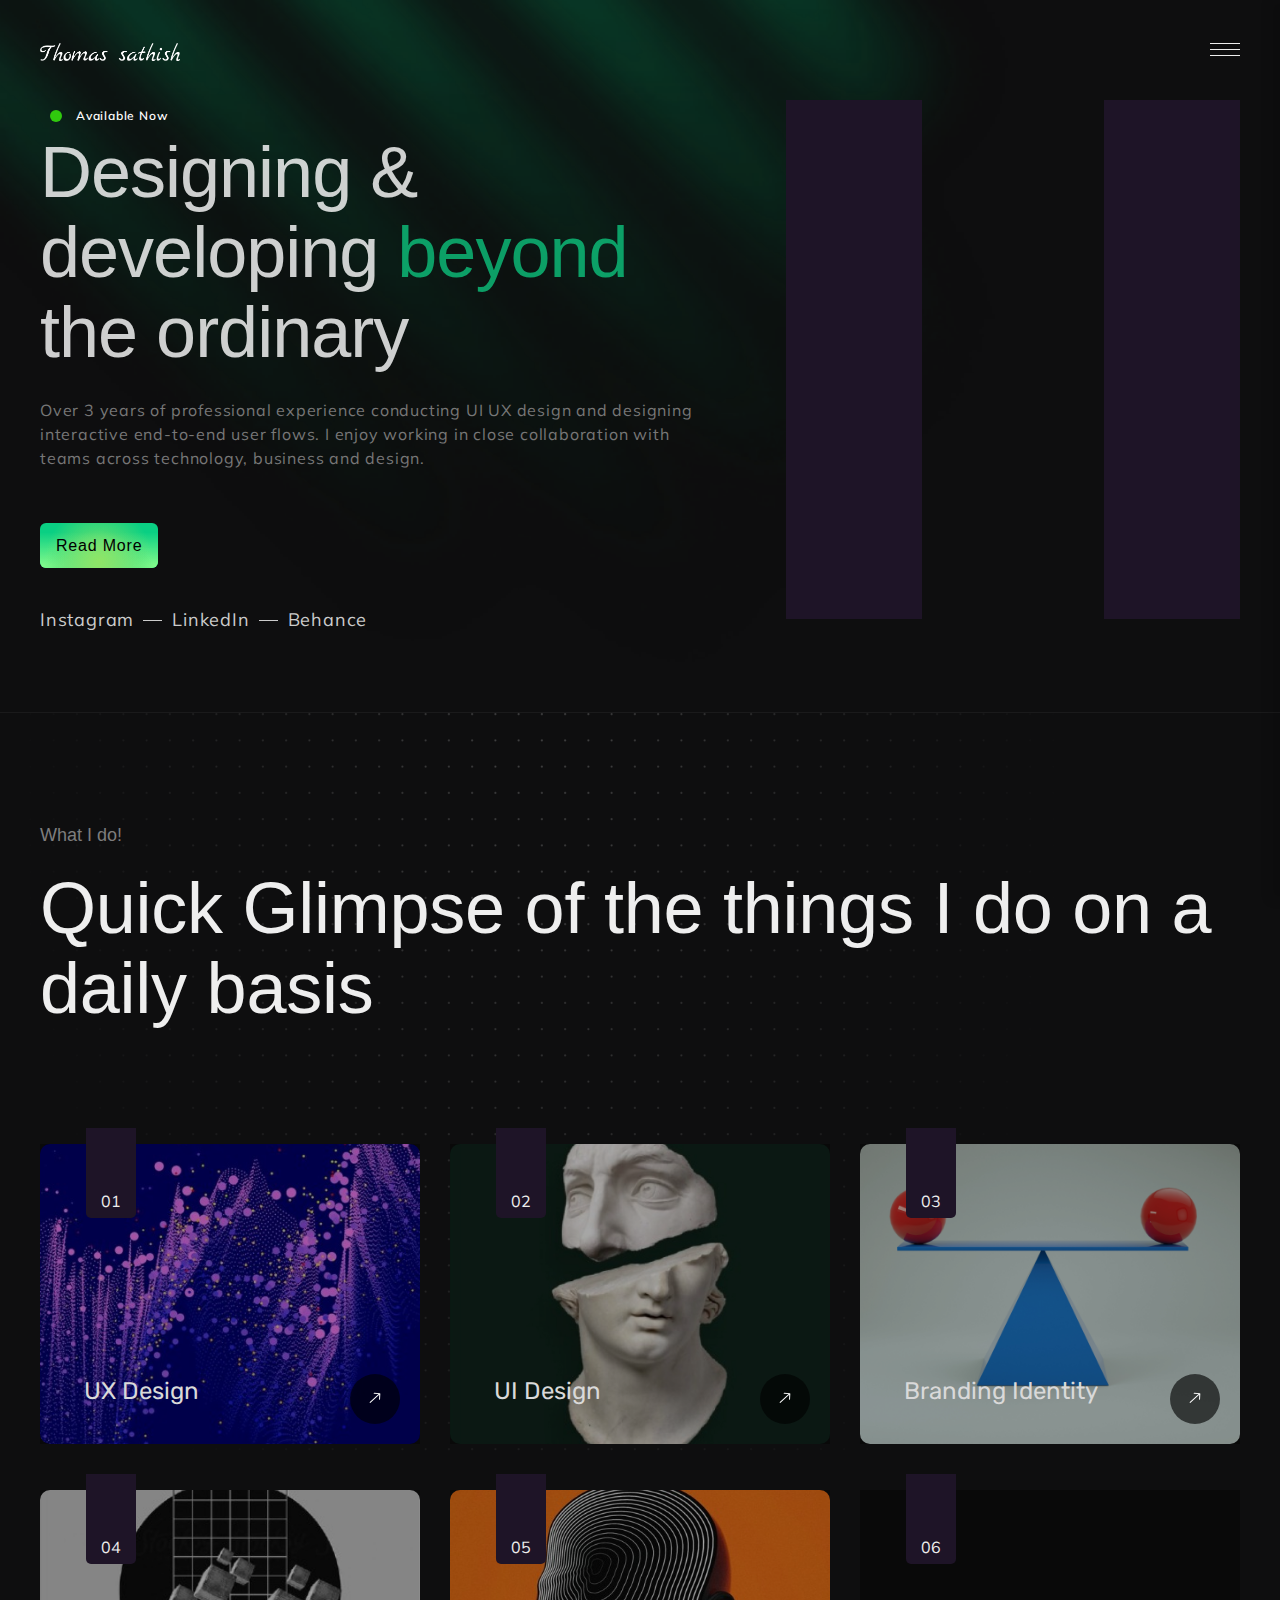
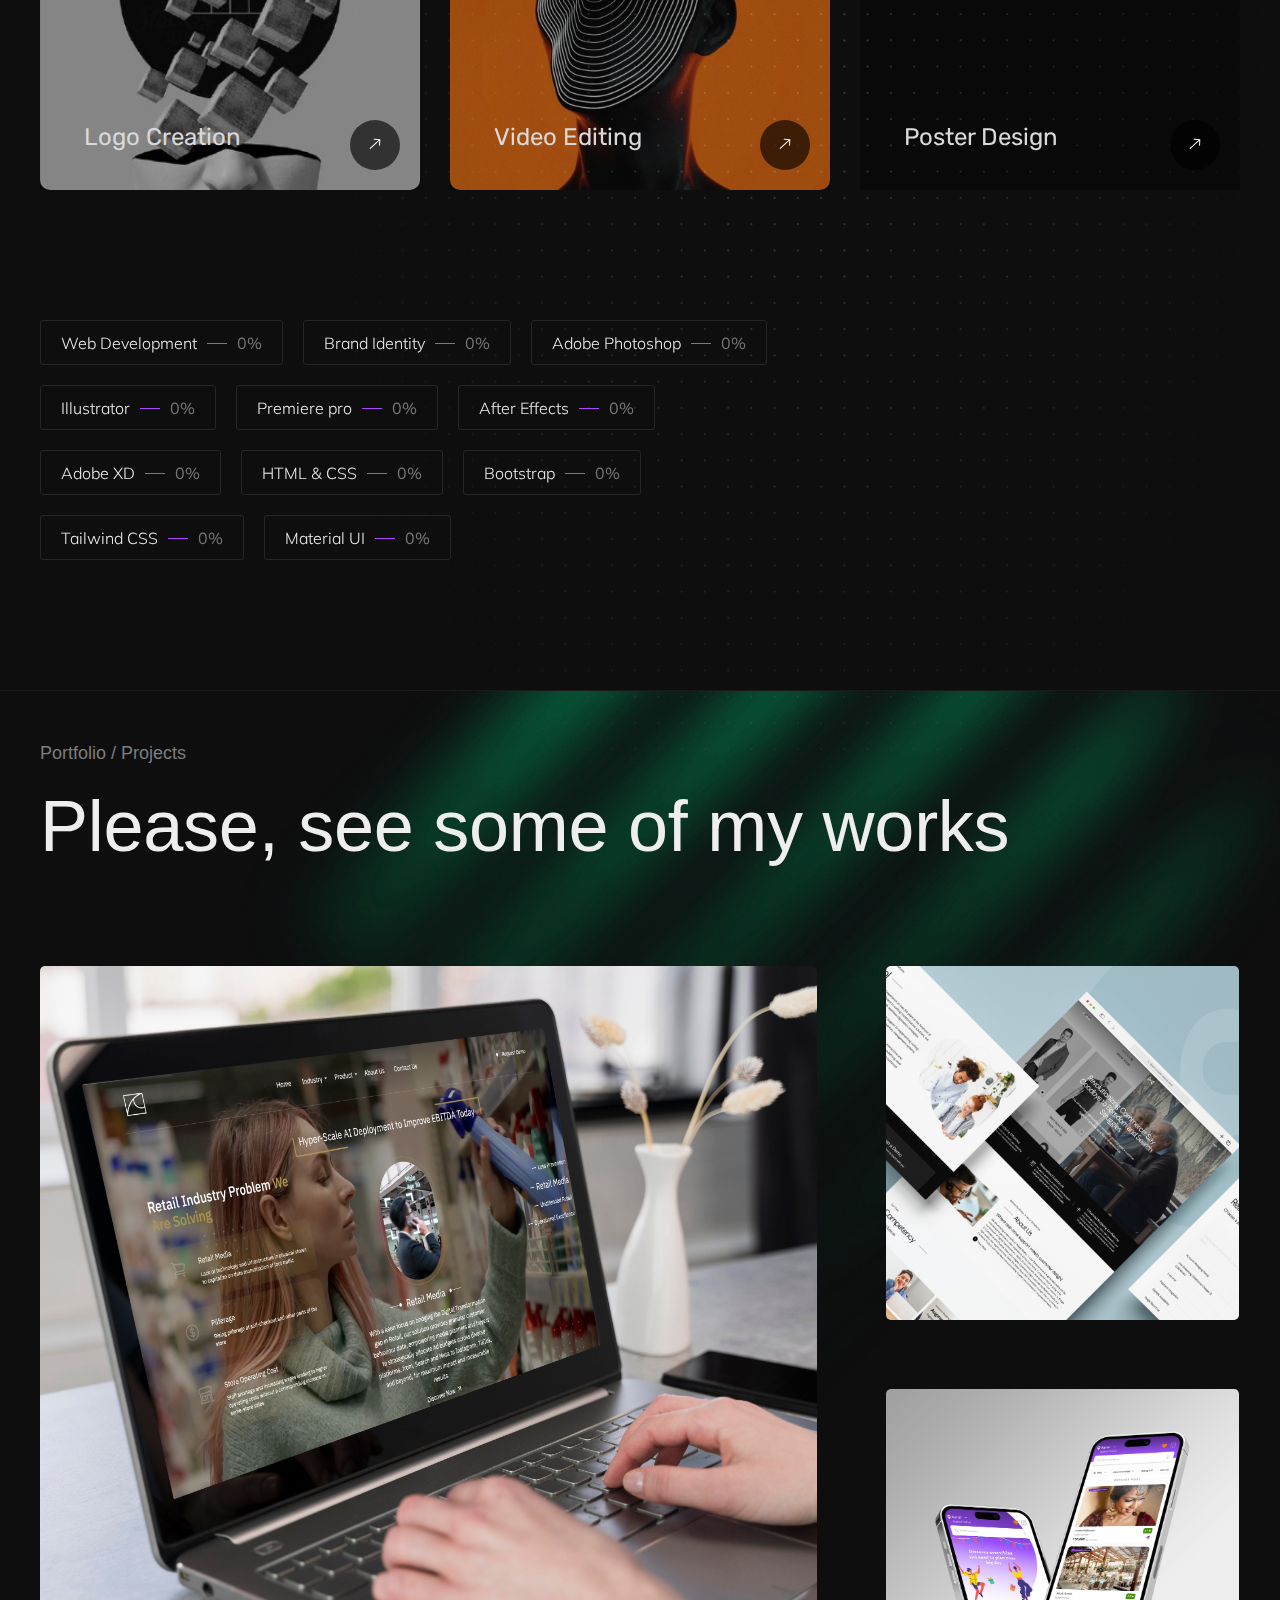
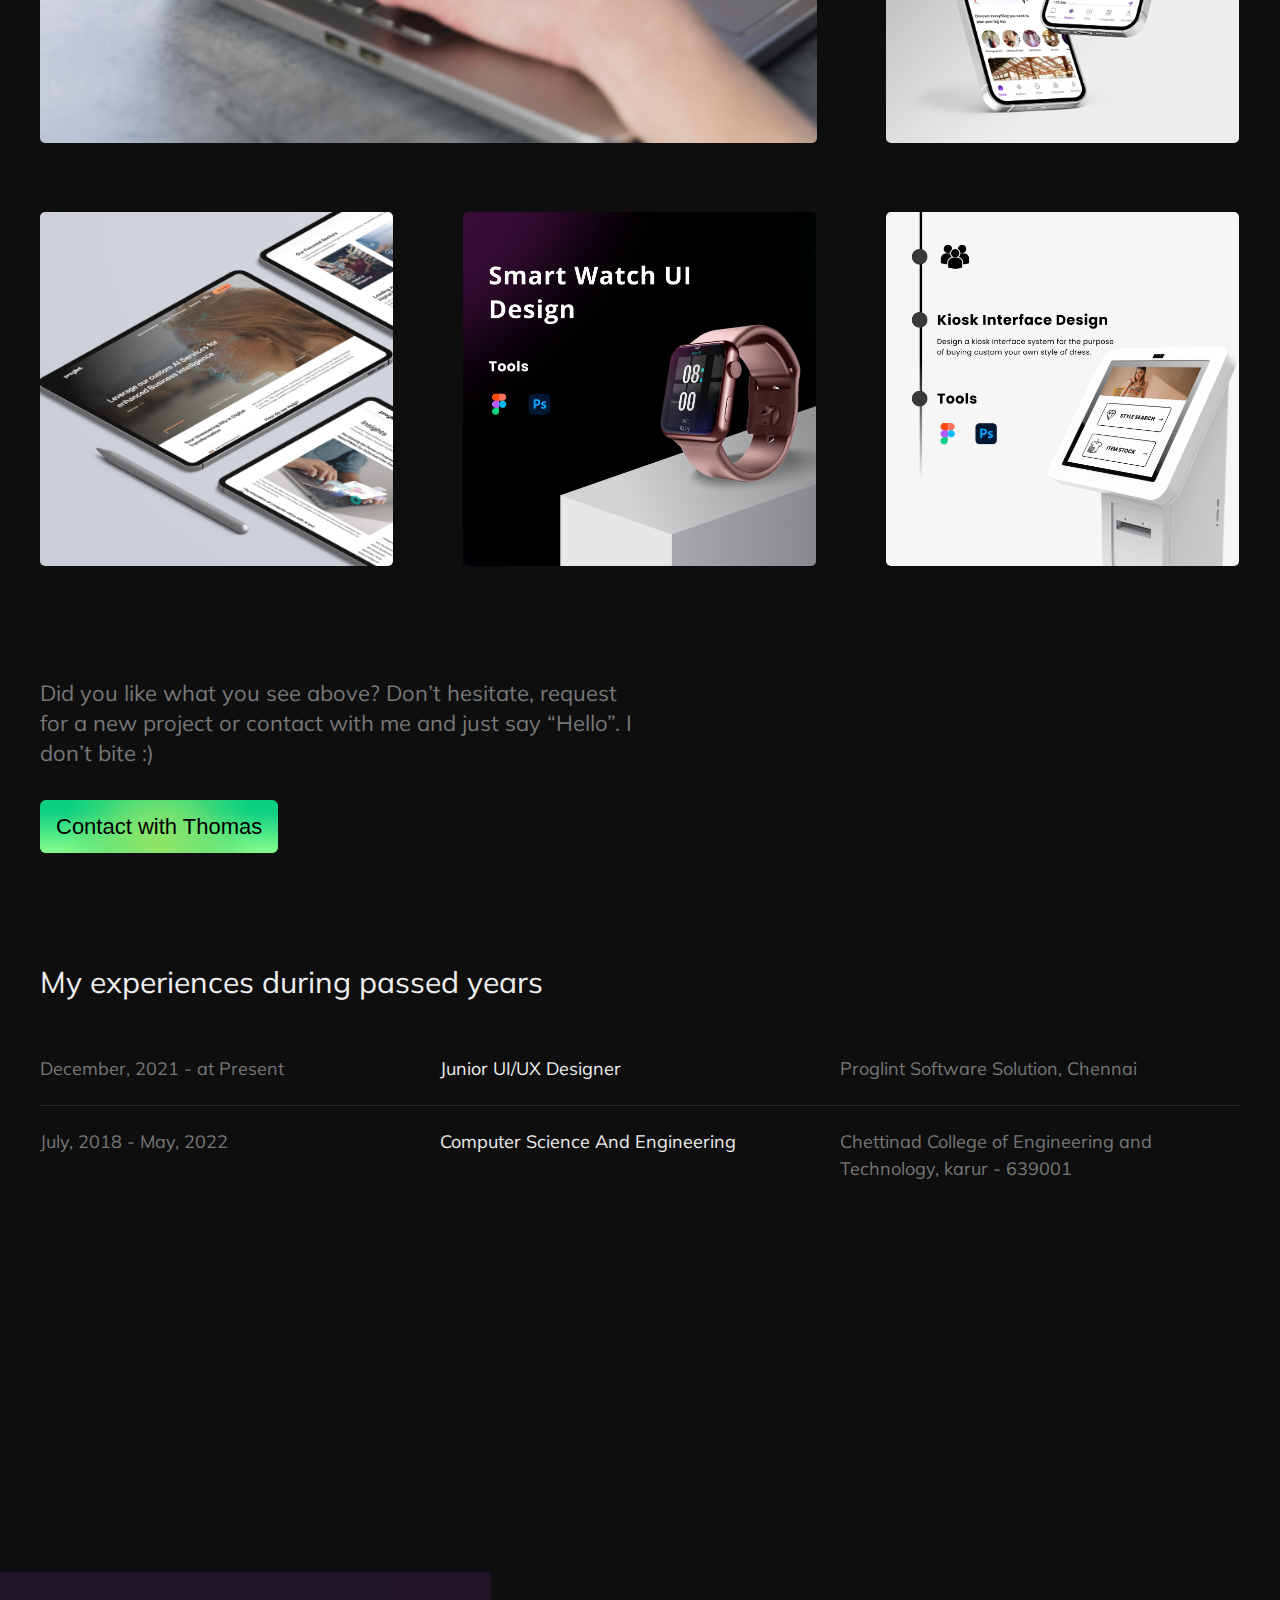
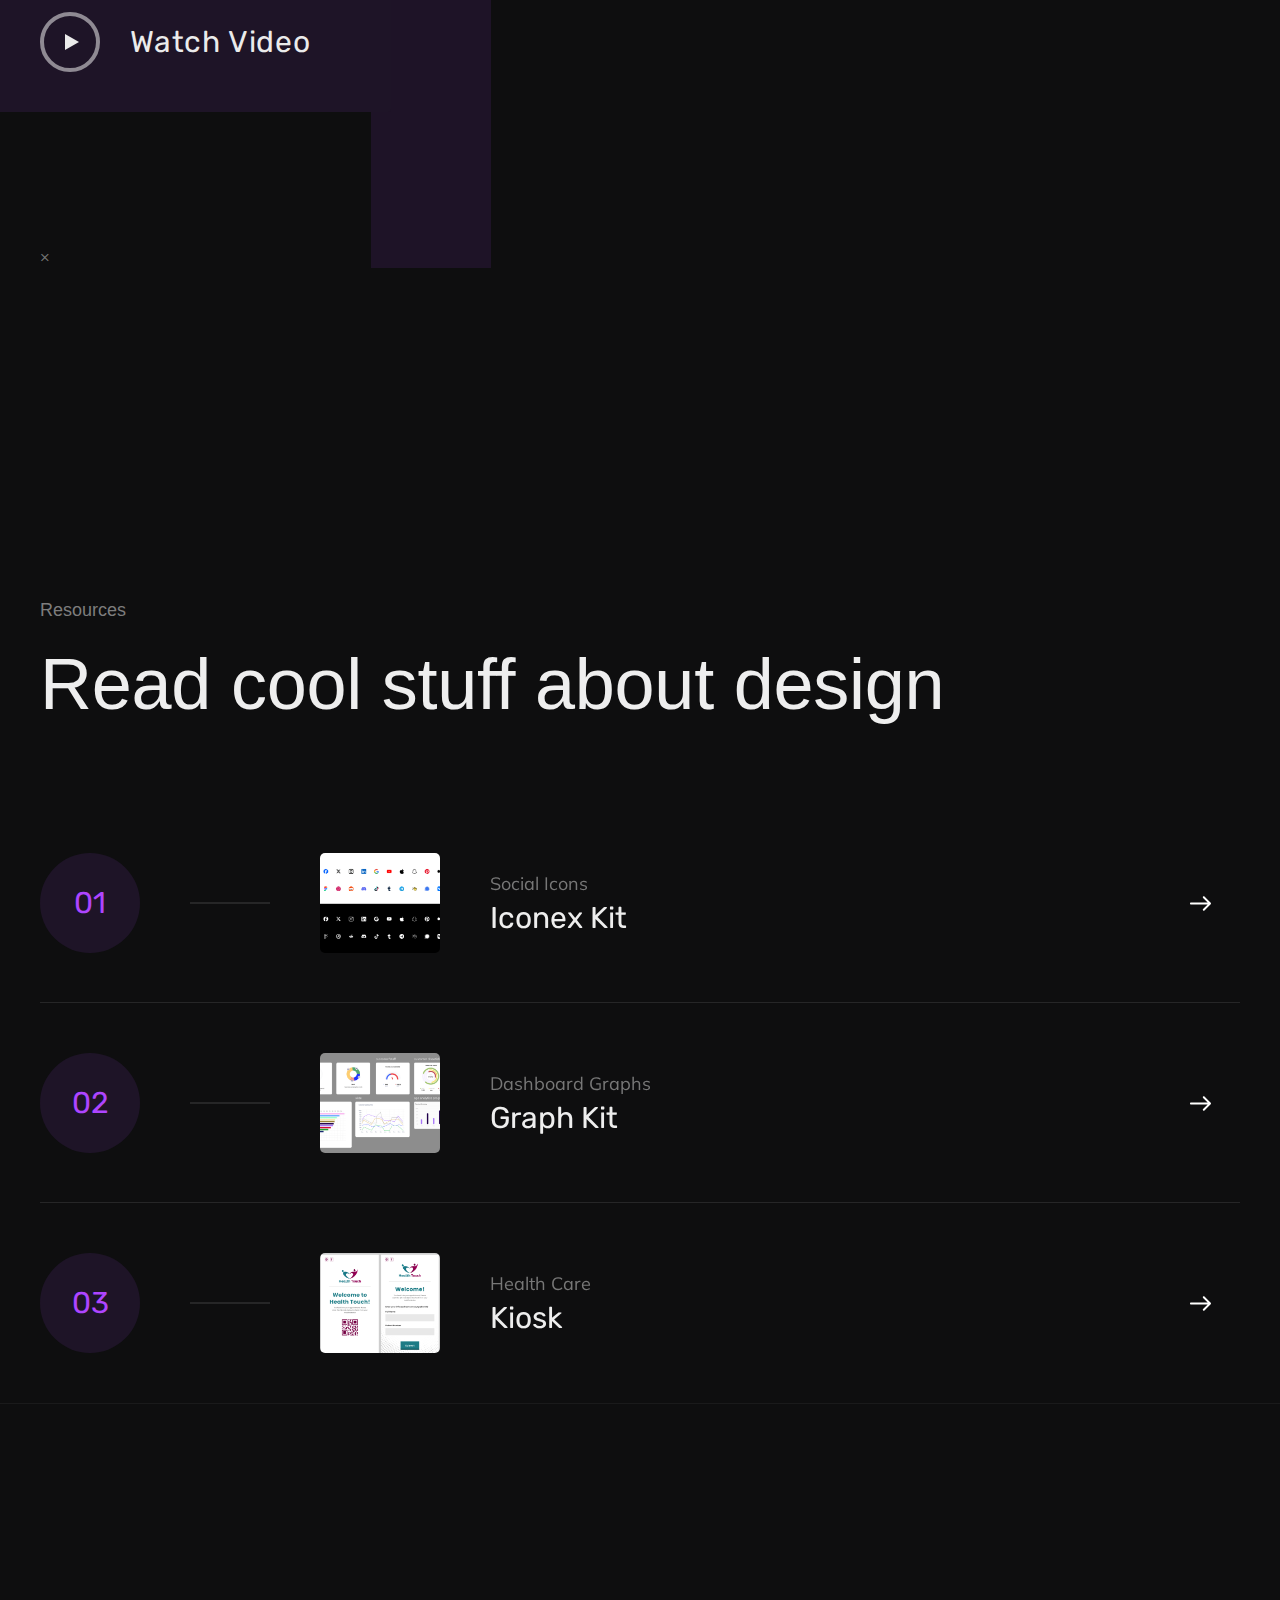
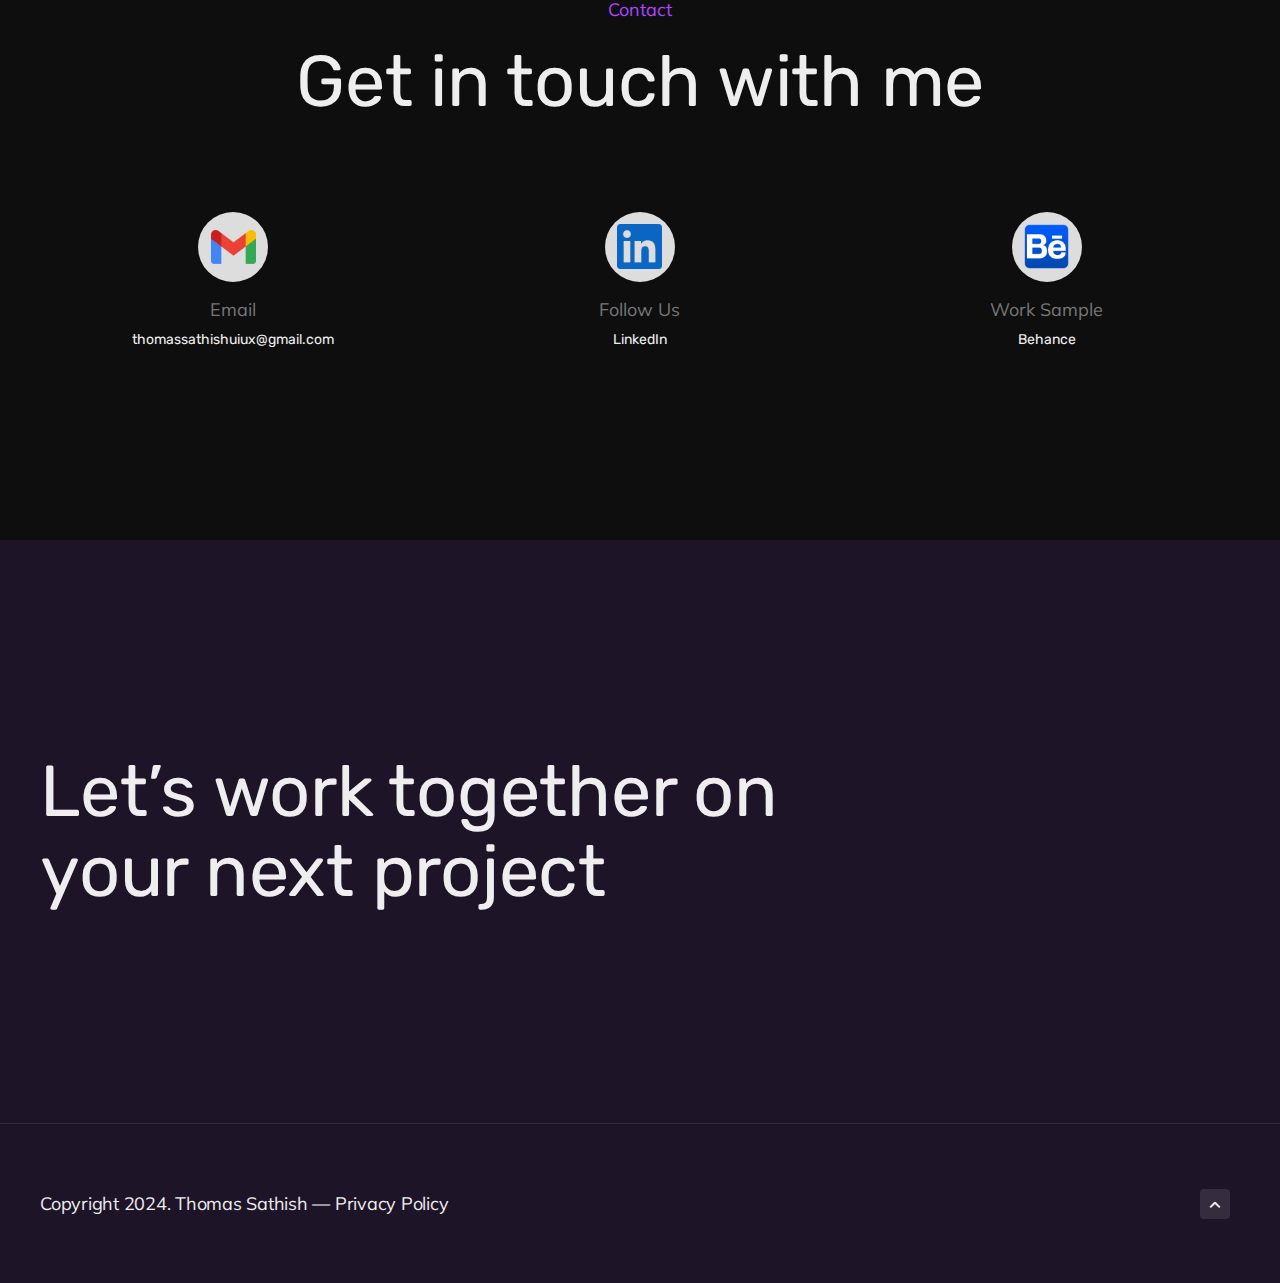
==== commit 0206d2cd: "Update index.html" ====
--- a/index.html
+++ b/index.html
@@ -253,7 +253,7 @@
 									<span class="s_counter"><span>01</span></span>
 									<div class="s_btn">
 										<h3>UX Design</h3>
-										<a class="awilo_fn_circle_btn" href="UX-design.html" target="_blank">
+										<a class="awilo_fn_circle_btn" href="/UX-design.html" target="_blank">
 											<svg xmlns="http://www.w3.org/2000/svg" width="16" height="16"
 												fill="currentColor" class="bi bi-arrow-right" viewBox="0 0 16 16">
 												<path fill-rule="evenodd"
@@ -269,7 +269,7 @@
 									<span class="s_counter"><span>02</span></span>
 									<div class="s_btn">
 										<h3>UI Design</h3>
-										<a class="awilo_fn_circle_btn" href="UI-design.html" target="_blank">
+										<a class="awilo_fn_circle_btn" href="/UI-design.html" target="_blank">
 											<svg xmlns="http://www.w3.org/2000/svg" width="16" height="16"
 												fill="currentColor" class="bi bi-arrow-right" viewBox="0 0 16 16">
 												<path fill-rule="evenodd"
@@ -301,7 +301,7 @@
 									<span class="s_counter"><span>04</span></span>
 									<div class="s_btn">
 										<h3>Logo Creation</h3>
-										<a class="awilo_fn_circle_btn" href="logo-design.html" target="_blank">
+										<a class="awilo_fn_circle_btn" href="/logo-design.html" target="_blank">
 											<svg xmlns="http://www.w3.org/2000/svg" width="16" height="16"
 												fill="currentColor" class="bi bi-arrow-right" viewBox="0 0 16 16">
 												<path fill-rule="evenodd"
@@ -317,7 +317,7 @@
 									<span class="s_counter"><span>05</span></span>
 									<div class="s_btn">
 										<h3>Video Editing</h3>
-										<a class="awilo_fn_circle_btn" href="#">
+										<a class="awilo_fn_circle_btn" href="/video.html" target="_blank">
 											<svg xmlns="http://www.w3.org/2000/svg" width="16" height="16"
 												fill="currentColor" class="bi bi-arrow-right" viewBox="0 0 16 16">
 												<path fill-rule="evenodd"
@@ -333,7 +333,7 @@
 									<span class="s_counter"><span>06</span></span>
 									<div class="s_btn">
 										<h3>Poster Design</h3>
-										<a class="awilo_fn_circle_btn" href="poster-design.html" target="_blank">
+										<a class="awilo_fn_circle_btn" href="/poster-design.html" target="_blank">
 											<svg xmlns="http://www.w3.org/2000/svg" width="16" height="16"
 												fill="currentColor" class="bi bi-arrow-right" viewBox="0 0 16 16">
 												<path fill-rule="evenodd"
@@ -527,9 +527,9 @@
 										</div>
 										<div class="title_cat">
 											<p>
-												<a href="#" class="awilo_fn_circle_link">UX design</a>
-												<span class="sep">/</span>
-												<a href="#" class="awilo_fn_circle_link">Comming Soon</a>
+												<a href="https://www.figma.com/proto/JS0efhGABv44deQDukLKFb/event-v1?page-id=143%3A1294&node-id=156-1121&p=f&viewport=-335%2C233%2C0.17&t=1zFOzX5fWvOQPAof-1&scaling=min-zoom&content-scaling=fixed&starting-point-node-id=156%3A1121" target="_blank" class="awilo_fn_circle_link">UX design</a>
+												<!-- <span class="sep">/</span>
+												<a href="#" class="awilo_fn_circle_link">Comming Soon</a> -->
 											</p>
 										</div>
 										<div class="title_name">
@@ -884,11 +884,20 @@
 					<div class="video_holder">
 						<div class="container wide">
 							<div class="video_inner">
-
-								<a class="popup-youtube" href="#">
+								<a class="popup-video" href="#video-popup">
 									<span class="icon"></span>
 									<span class="text">Watch Video</span>
 								</a>
+								
+								<div id="video-popup" class="popup">
+									<div class="popup-content">
+										<span class="close">&times;</span>
+										<video autoplay loop muted>
+											<source src="./img/video/Manufacture-video.mp4" type="video/mp4">
+										</video>
+									</div>
+								</div>
+								
 							</div>
 						</div>
 					</div>
@@ -1218,7 +1227,45 @@
 	<script src="js/magnific-popup.js"></script>
 	<script src="js/init.js"></script>
 	<!-- /SCRIPTS -->
-
+	<script>
+		document.querySelector(".popup-video").addEventListener("click", function(e) {
+    e.preventDefault();
+    document.querySelector("#video-popup").style.display = "flex";
+});
+
+document.querySelector(".close").addEventListener("click", function() {
+    document.querySelector("#video-popup").style.display = "none";
+});
+document.addEventListener("DOMContentLoaded", function () {
+    let popup = document.querySelector("#video-popup");
+    let closeBtn = document.querySelector(".close");
+
+    // Open Popup
+    document.querySelector(".popup-video").addEventListener("click", function (e) {
+        e.preventDefault();
+        popup.style.display = "flex";
+    });
+
+    // Close Popup When Clicking Close Button
+    closeBtn.addEventListener("click", function () {
+        popup.style.display = "none";
+        let video = popup.querySelector("video");
+        video.pause(); // Stop video when closing
+    });
+
+    // Close Popup When Clicking Outside Video
+    popup.addEventListener("click", function (e) {
+        if (e.target === popup) {
+            popup.style.display = "none";
+            let video = popup.querySelector("video");
+            video.pause(); // Stop video when closing
+        }
+    });
+});
+
+
+		</script>
+		
 </body>
 
 </html>
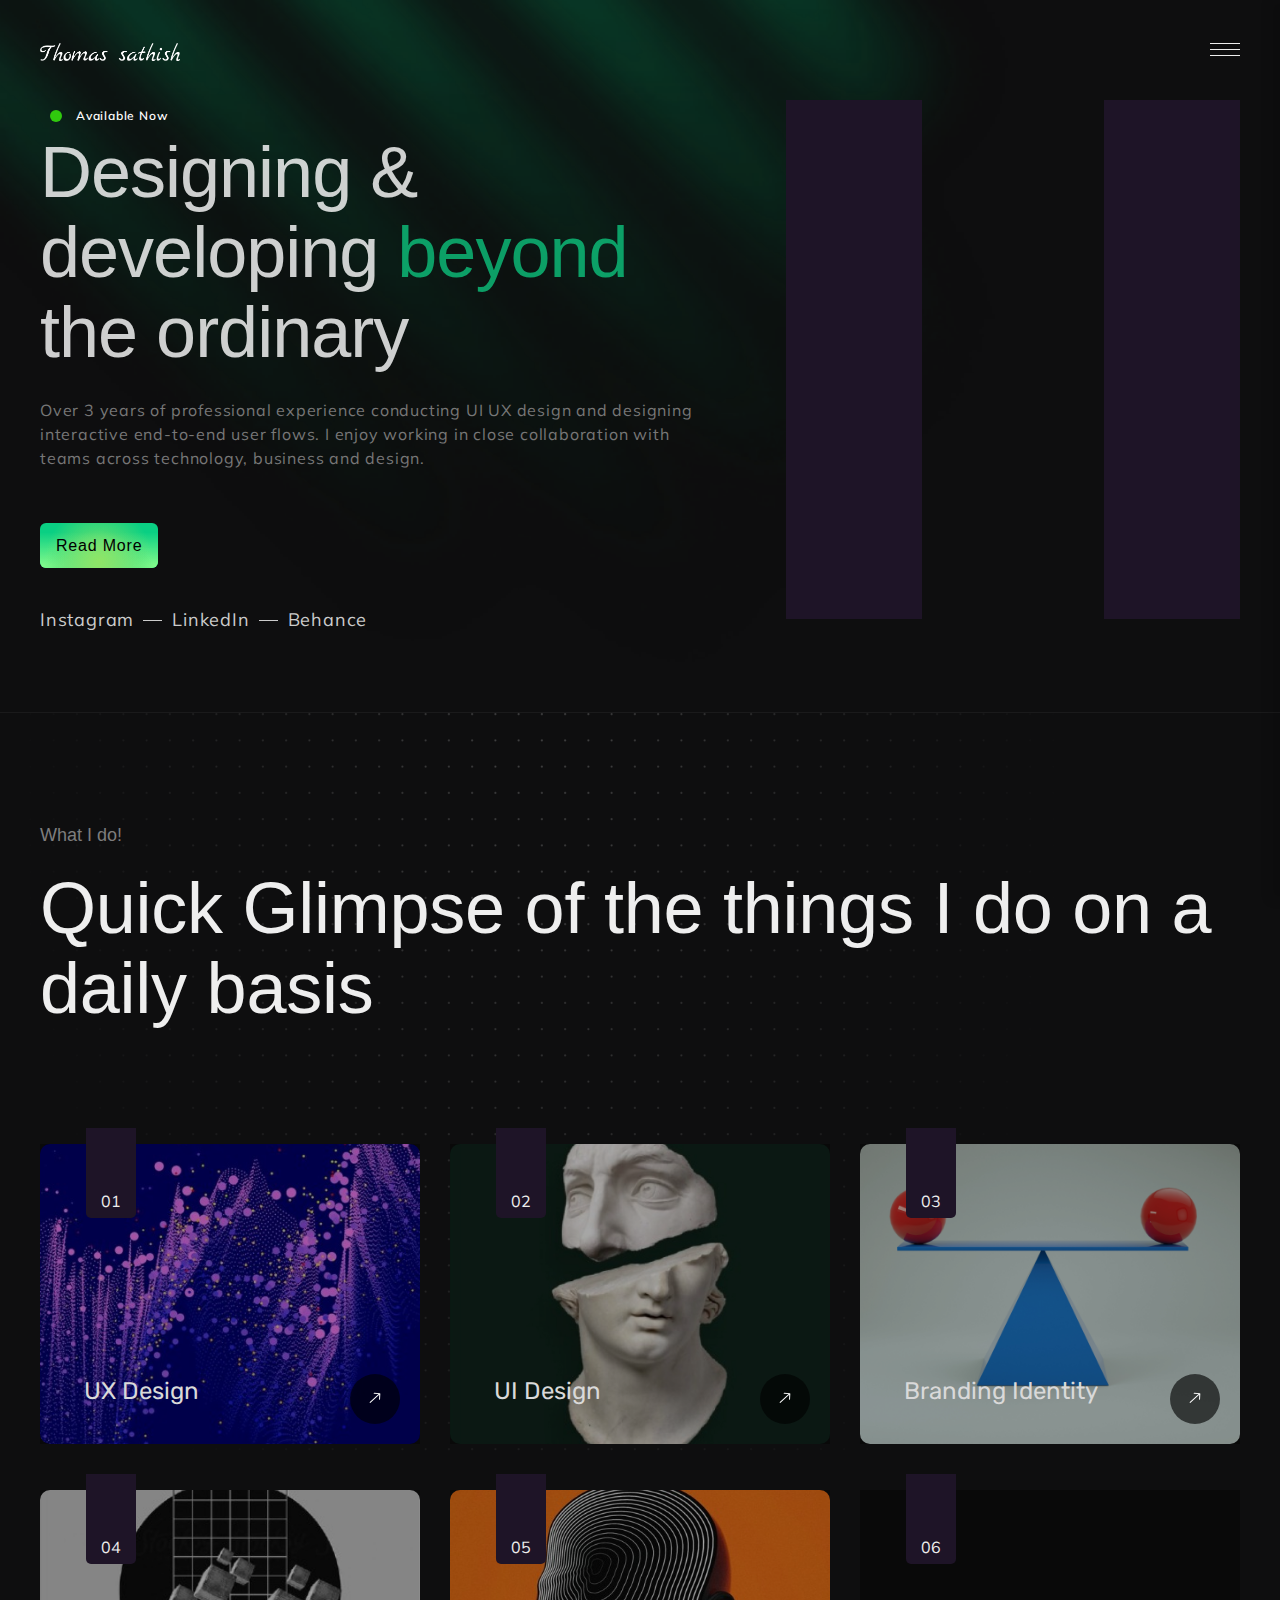
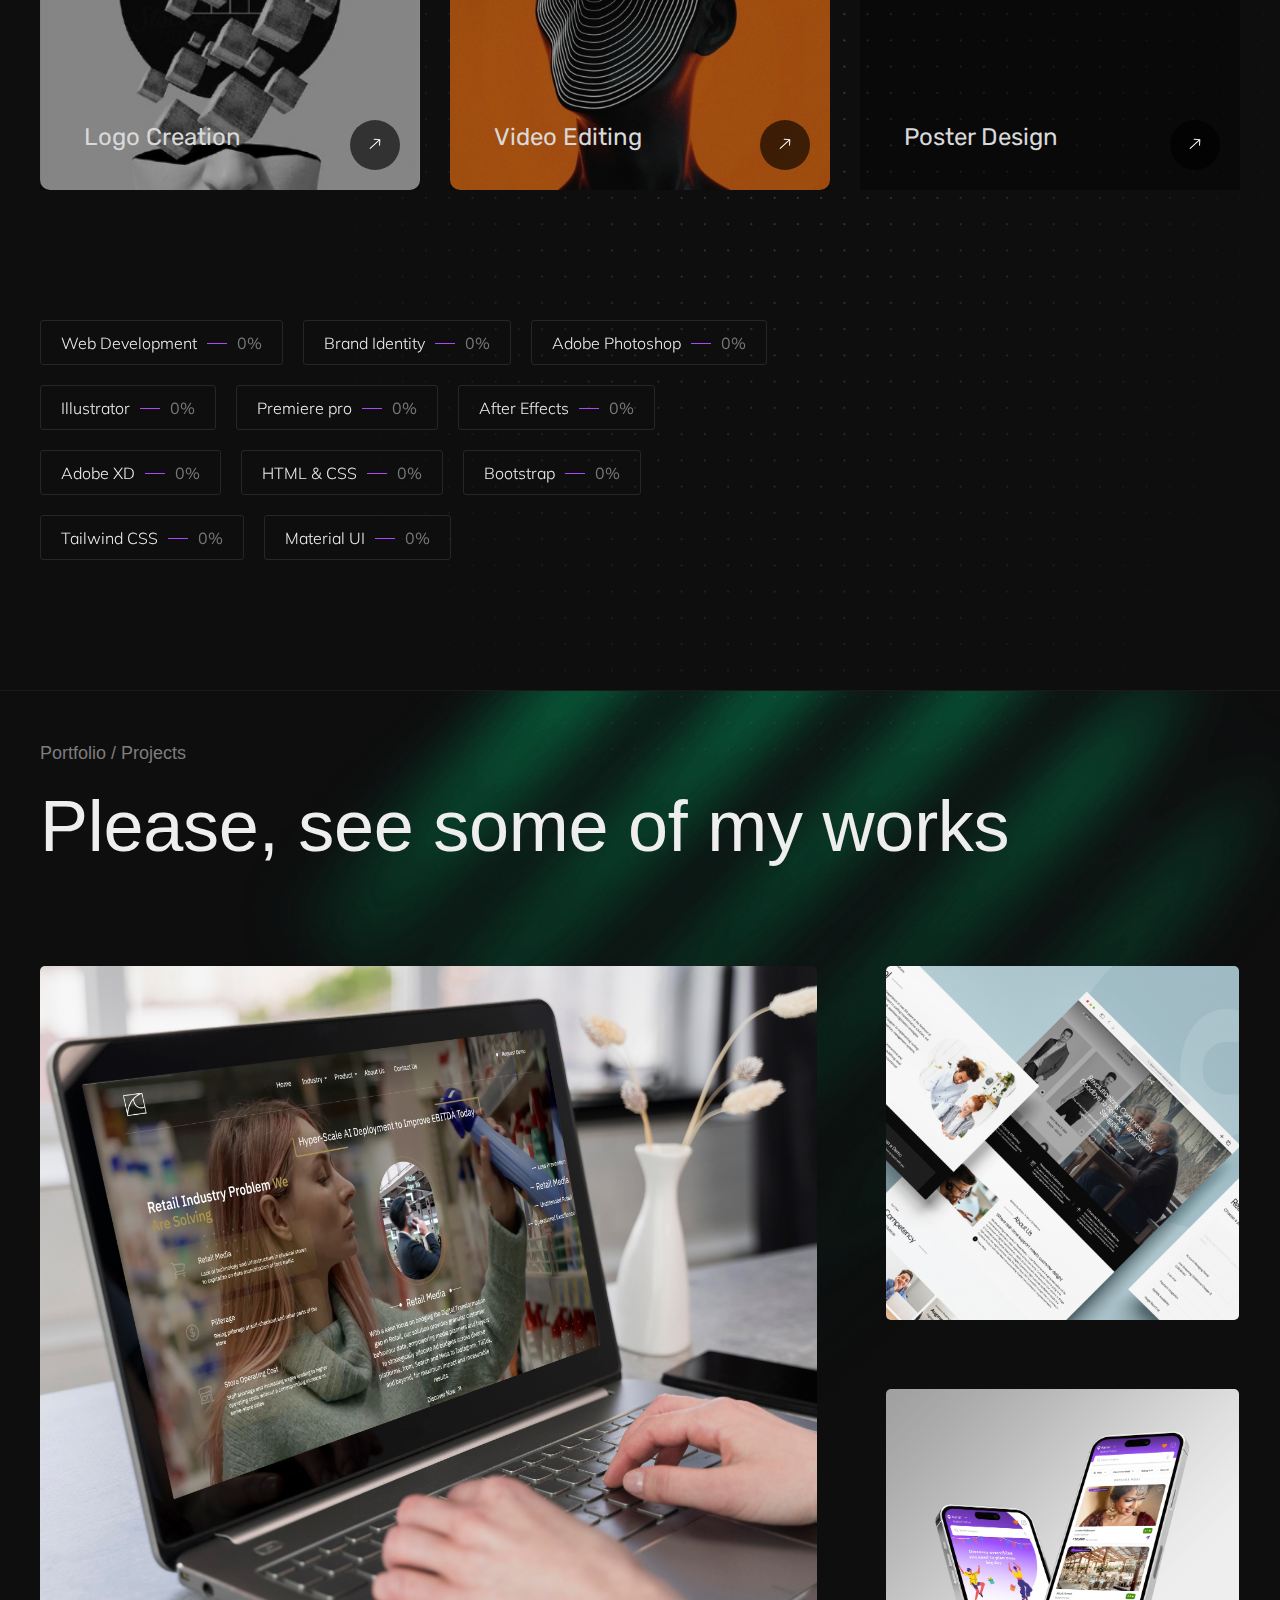
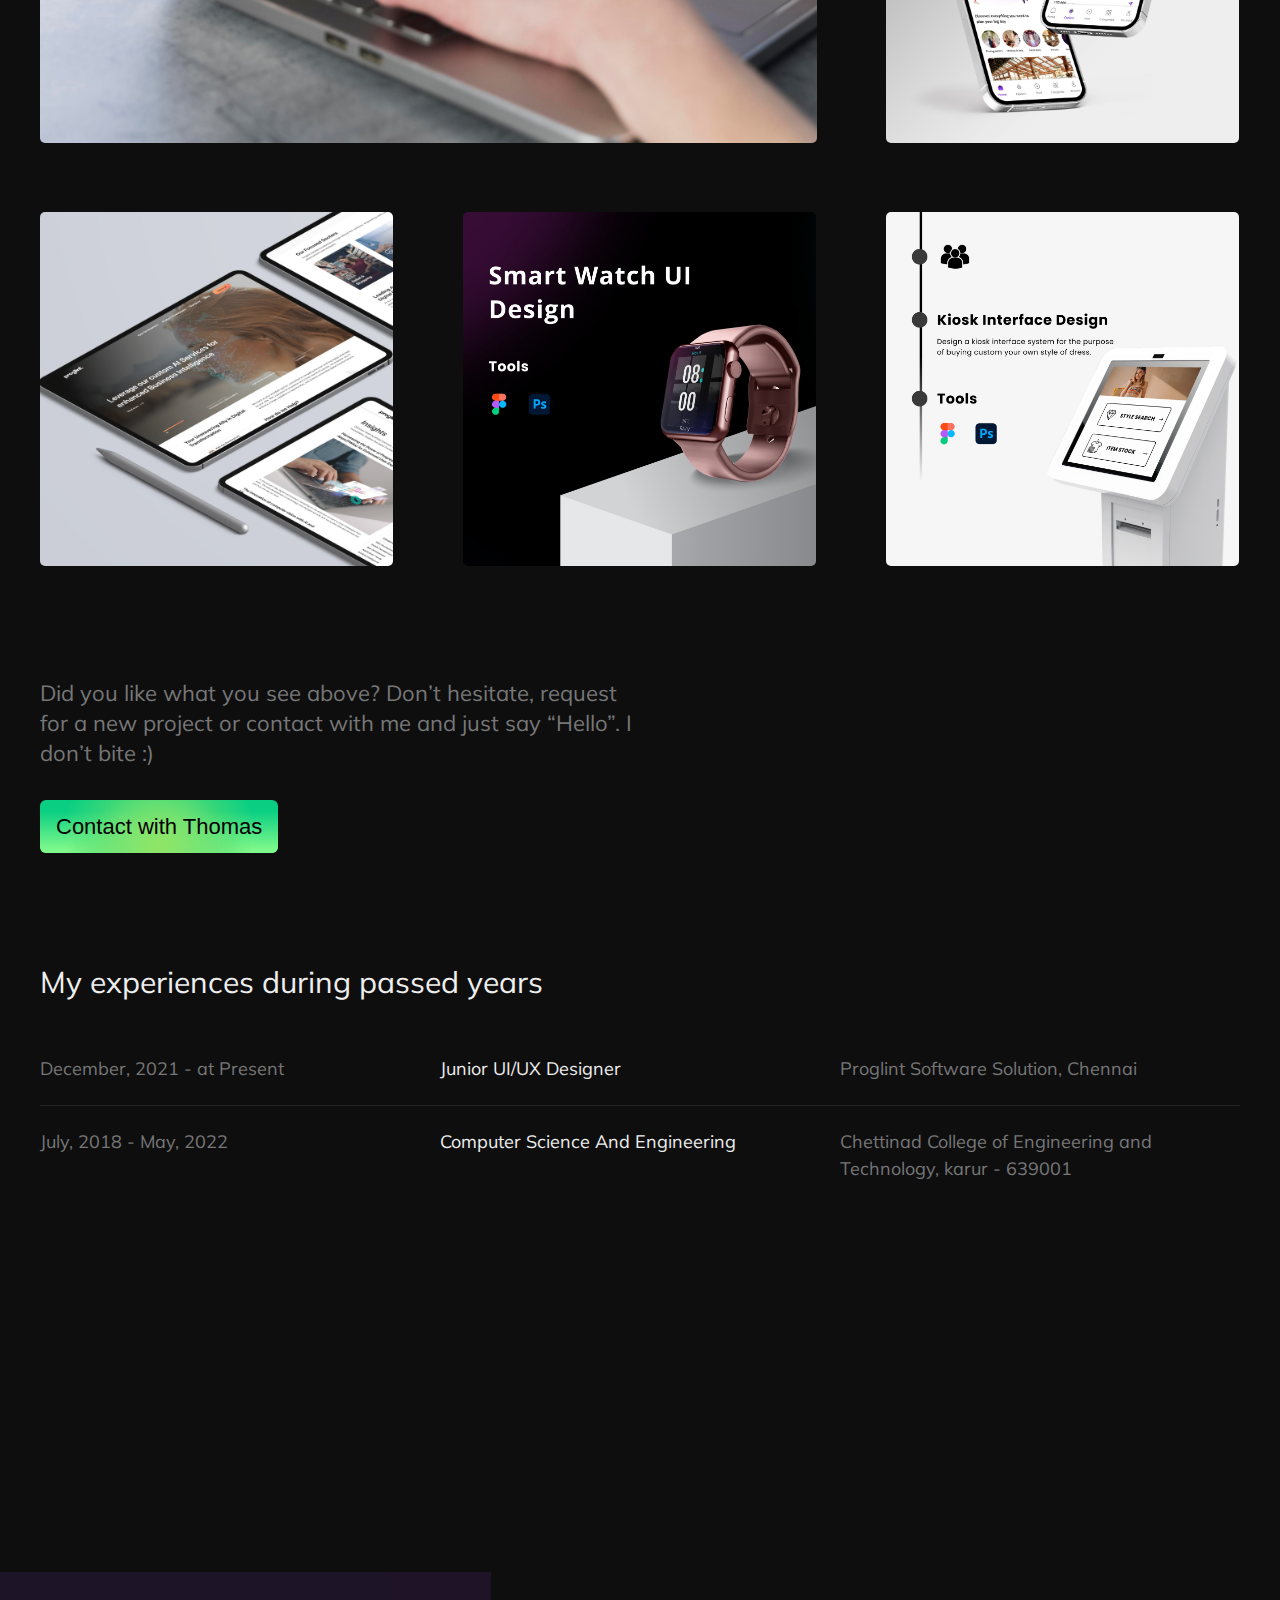
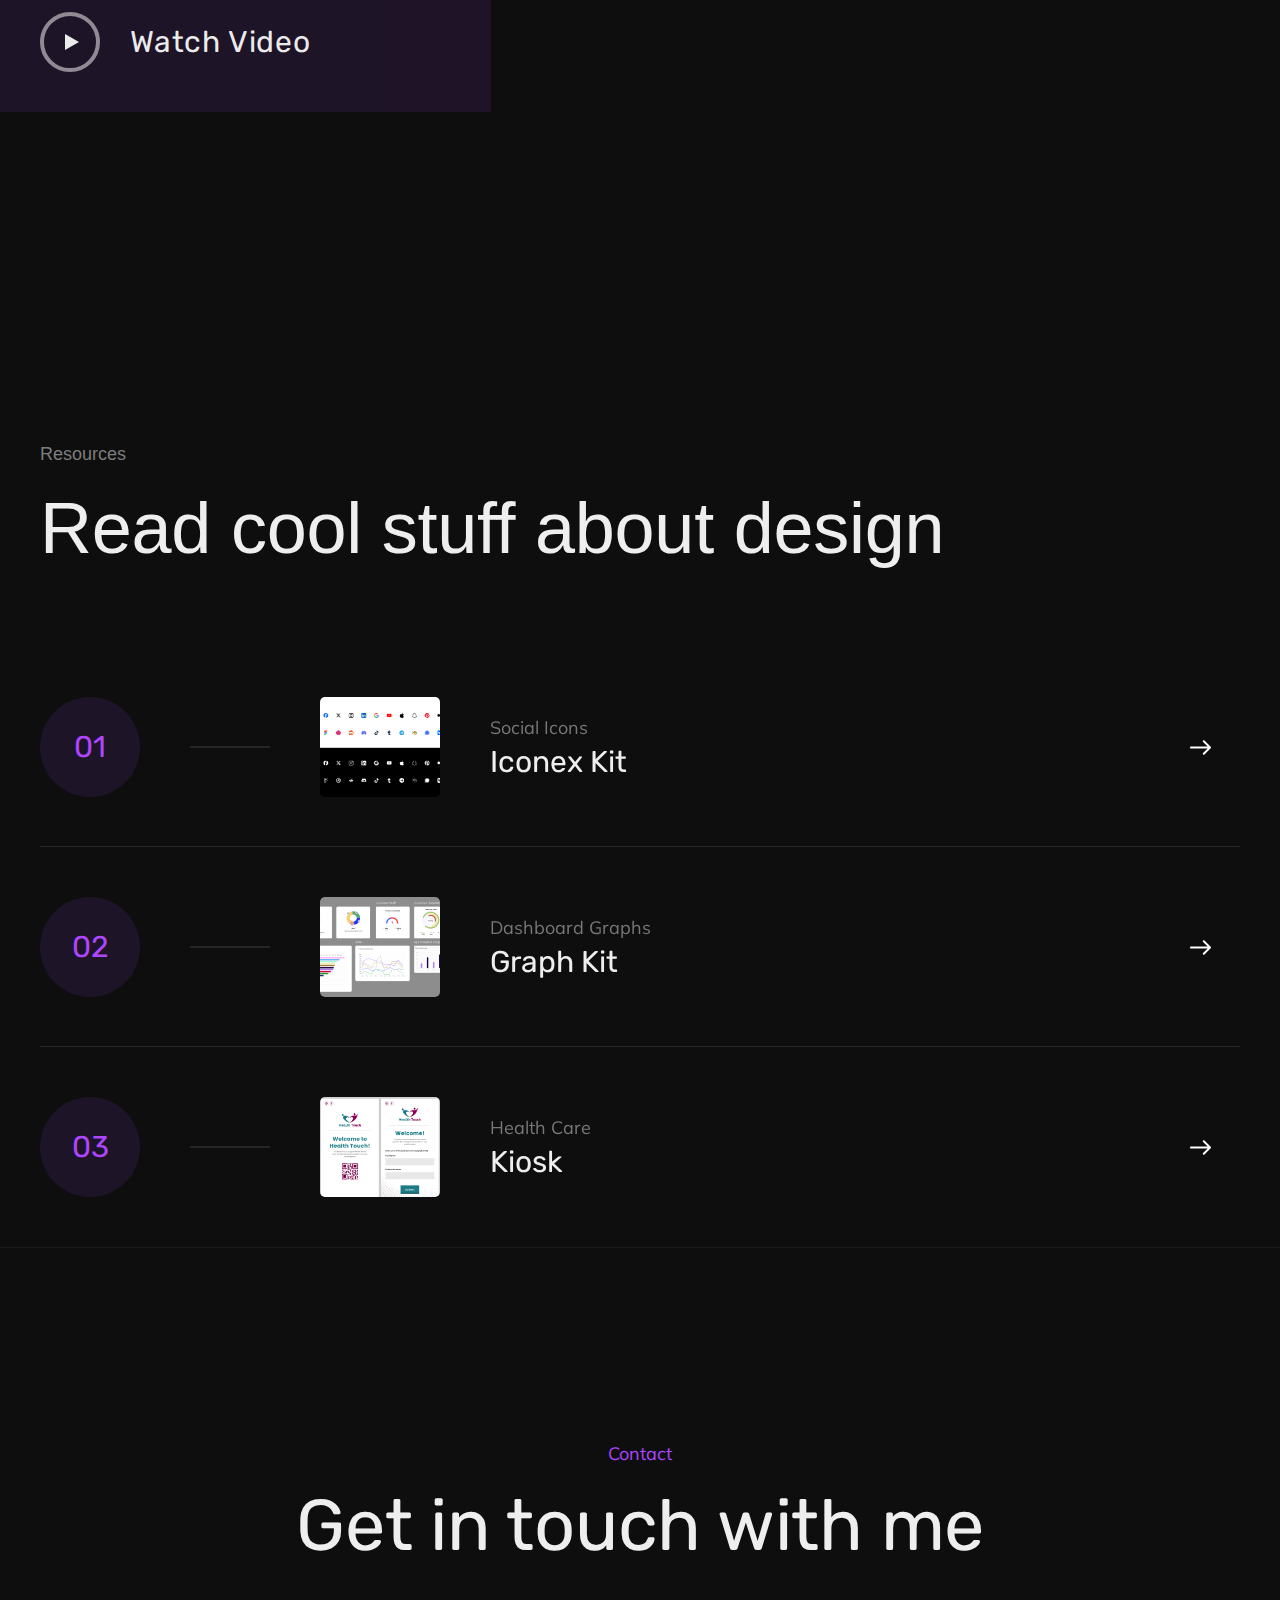
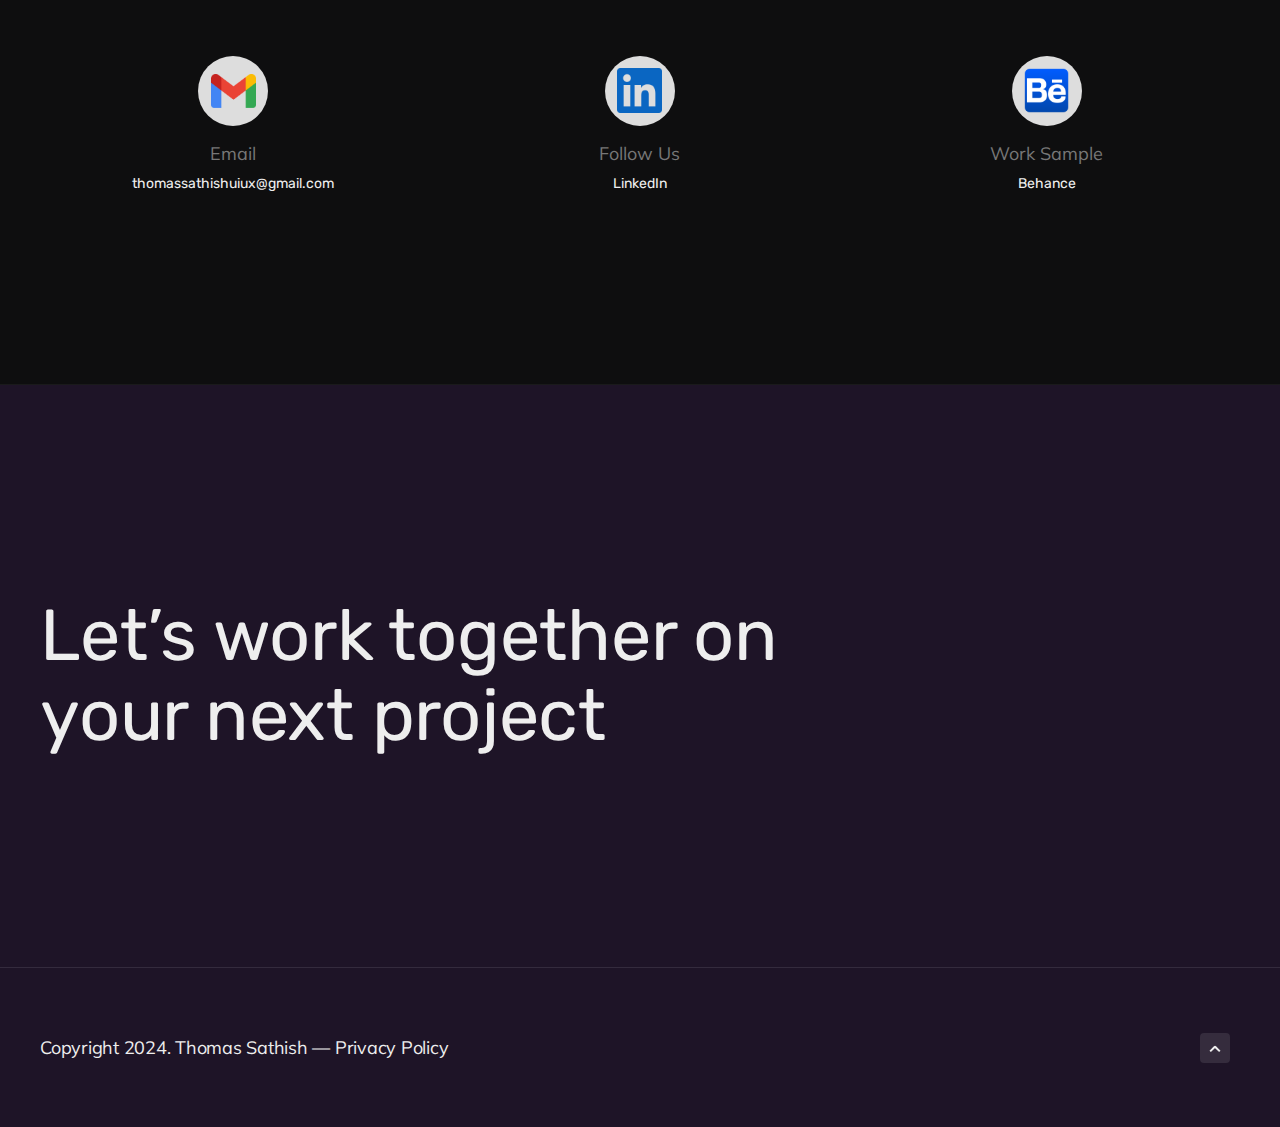
==== commit 13a05e3a: "Update index.html" ====
--- a/index.html
+++ b/index.html
@@ -269,7 +269,7 @@
 									<span class="s_counter"><span>02</span></span>
 									<div class="s_btn">
 										<h3>UI Design</h3>
-										<a class="awilo_fn_circle_btn" href="/UI-design.html" target="_blank">
+										<a class="awilo_fn_circle_btn" href="UI-design.html" target="_blank">
 											<svg xmlns="http://www.w3.org/2000/svg" width="16" height="16"
 												fill="currentColor" class="bi bi-arrow-right" viewBox="0 0 16 16">
 												<path fill-rule="evenodd"
--- a/css/style.css
+++ b/css/style.css
@@ -1079,14 +1079,14 @@
 }
 
 /* ux design */
-/* poster design */
-.poster_fn_services {
-	width: 100%;
-	float: left;
-	clear: both;
-}
-
-.poster_fn_services ul {
+/* video */
+.video_fn_services {
+	width: 100%;
+	float: left;
+	clear: both;
+}
+
+.video_fn_services ul {
 	margin: 0;
 	padding: 0;
 	list-style-type: none;
@@ -1097,7 +1097,7 @@
 	flex-wrap: wrap;
 }
 
-.poster_fn_services ul li {
+.video_fn_services ul li {
 	margin: 0;
 	padding: 0;
 	list-style-type: none;
@@ -1109,6 +1109,216 @@
 	border-radius: 10px;
 }
 
+.video_fn_services .s_item {
+	width: 100%;
+	height: 100%;
+	float: left;
+	clear: both;
+	height: 100%;
+	border-radius: 10px;
+	/* border: 4px solid rgba(255,255,255,.05); */
+	padding: 100px 44px 60px 44px;
+	position: relative;
+	transition: all .3s ease;
+}
+
+/* .video_fn_services .s_item1 {
+	background-image: url(../img/portfolio/kiosk.jpg);
+	object-fit: cover;
+	background-repeat: no-repeat;
+	background-size: cover;
+	background-position: center;
+	height: 70vh;
+} */
+
+.video-thumbnail {
+    width: 100%;
+    height: auto;
+    border-radius: 10px;
+    cursor: pointer;
+    transition: 0.3s ease-in-out;
+}
+
+.video-thumbnail:hover {
+    opacity: 0.8;
+}
+
+/* Popup Styles */
+.popup {
+    display: none;
+    position: fixed;
+    top: 0; left: 0; width: 100%; height: 100%;
+    background: rgba(0, 0, 0, 0.8);
+    justify-content: center;
+    align-items: center;
+    z-index: 9999;
+}
+
+.popup-content {
+    position: relative;
+    max-width: 80%;
+    background: #000;
+    padding: 10px;
+    border-radius: 8px;
+}
+
+video {
+    width: 100%;
+    max-width: 800px;
+    border-radius: 5px;
+	position: relative;
+	z-index: 999;
+}
+
+.close {
+    position: absolute;
+    top: 10px; right: 15px;
+    font-size: 30px;
+    color: white;
+    cursor: pointer;
+}
+
+.v_item1 .overlay,
+.v_item2 .overlay,
+.v_item3 .overlay,
+.v_item4 .overlay,
+.v_item5 .overlay,
+.v_item6 .overlay {
+	background-color: #00000058;
+	position: absolute;
+	top: 0;
+	left: 0;
+	width: 100%;
+	height: 100%;
+	z-index: -1;
+}
+
+.video_fn_services .s_item:hover {
+	border-color: rgba(255, 255, 255, .15);
+	transform: translate3d(0px, -5px, 0px);
+}
+
+.video_fn_services .s_item .s_counter {
+	width: 50px;
+	height: 90px;
+	display: block;
+	left: 46px;
+	top: -16px;
+	position: absolute;
+	background-color: #1e1427;
+	border-bottom-left-radius: 5px;
+	border-bottom-right-radius: 5px;
+	z-index: 5;
+}
+
+.video_fn_services .s_item .s_counter span {
+	color: #eee;
+	font-size: 16px;
+	line-height: 34px;
+	font-family: 'Muli';
+	width: 100%;
+	max-width: 100%;
+	padding: 0 2px;
+	position: absolute;
+	bottom: 0;
+	letter-spacing: 0;
+	text-align: center;
+	overflow: hidden;
+	text-overflow: ellipsis;
+	white-space: nowrap;
+}
+
+.video_fn_services .s_item h3 {
+	margin: 0;
+	padding: 0;
+	font-family: 'Rubik';
+	color: #ffffff;
+	font-size: 24px;
+	letter-spacing: 0;
+	font-weight: 400;
+	margin-bottom: 16px;
+	z-index: 5 !important;
+}
+
+.video_fn_services .s_item p {
+	font-size: 16px;
+	line-height: 24px;
+	letter-spacing: 0;
+	margin: 0;
+	padding: 0;
+	color: #ffffff;
+	font-family: 'Muli';
+	margin-bottom: 27px;
+	z-index: 5 !important;
+}
+
+.video_fn_services .s_item .s_btn h3 {
+	position: absolute;
+	bottom: 20px;
+	color: #d9d9d9;
+}
+
+.video_fn_services .s_item .s_btn a {
+	display: block;
+	float: left;
+	font-size: 16px;
+	color: #ffffff;
+	background-color: #0000009e;
+	/* border-radius: 50px;
+	padding: 10px 8px;
+	line-height: 24px; */
+	/* text-decoration: none; */
+	position: absolute;
+	bottom: 20px;
+	right: 20px;
+	z-index: 5;
+	border-radius: 50px;
+	width: 50px;
+	height: 50px;
+}
+
+.video_fn_services .bi-arrow-right {
+
+	width: 100%;
+	position: absolute;
+	top: 32%;
+	transform: rotate(318deg);
+}
+
+#information .video_fn_services {
+	margin-bottom: 100px;
+}
+/*  */
+/* poster design */
+.poster_fn_services {
+	width: 100%;
+	float: left;
+	clear: both;
+}
+
+.poster_fn_services ul {
+	margin: 0;
+	padding: 0;
+	list-style-type: none;
+	display: flex;
+	margin-left: -30px;
+	min-width: 100%;
+	flex-direction: row;
+	flex-wrap: wrap;
+}
+
+.poster_fn_services ul li {
+	margin: 0;
+	padding: 0;
+	list-style-type: none;
+	width: 50%;
+	height: 100%;
+	padding-left: 30px;
+	padding-top: 16px;
+	margin-bottom: 30px;
+	border-radius: 10px;
+}
+
 .poster_fn_services .s_item {
 	width: 100%;
 	height: 100%;
@@ -1339,7 +1549,22 @@
 	background-position: center;
 	height: 70vh;
 }
-
+.logo_fn_services .s_item5 {
+	background-image: url(../img/portfolio/logo5.png);
+	object-fit: cover;
+	background-repeat: no-repeat;
+	background-size: cover;
+	background-position: center;
+	height: 70vh;
+}
+.logo_fn_services .s_item6 {
+	background-image: url(../img/portfolio/logo6.png);
+	object-fit: cover;
+	background-repeat: no-repeat;
+	background-size: cover;
+	background-position: center;
+	height: 70vh;
+}
 .s_item1 .overlay,
 .s_item2 .overlay,
 .s_item3 .overlay,
@@ -2106,7 +2331,7 @@
 	opacity: .2;
 	bottom: -100vh;
 	left: 20vw;
-	z-index: 1;
+	z-index: -1;
 }
 
 
@@ -2623,7 +2848,7 @@
 	left: 0;
 }
 
-.awilo_fn_review .rating_relative .awilo_fn_svg {}
+
 
 .awilo_fn_review .rating_absolute .awilo_fn_svg {
 	color: #ffba00;
@@ -3098,6 +3323,8 @@
 /*---------------------------------------------------*/
 /*	19) Shortcode: Video
 /*---------------------------------------------------*/
+
+
 .awilo_fn_video {
 	width: 100%;
 	float: left;
@@ -3194,6 +3421,54 @@
 	left: 50%;
 	margin-left: -5px;
 }
+.popup {
+    display: none;
+    position: fixed;
+    top: 0; left: 0; width: 100%; height: 100%;
+    background: rgba(0, 0, 0, 0.8);
+    justify-content: center;
+    align-items: center;
+}
+.popup-content {
+    position: relative;
+    max-width: 80%;
+    background: #000;
+}
+video {
+    width: 100%;
+}
+.close {
+    position: absolute;
+    top: 10px; right: 15px;
+    font-size: 30px;
+    color: white;
+    cursor: pointer;
+}
+.popup {
+    display: none;
+    position: fixed;
+    top: 0; left: 0; width: 100%; height: 100%;
+    background: rgba(0, 0, 0, 0.8);
+    justify-content: center;
+    align-items: center;
+    z-index: 9999;
+}
+.popup-content {
+    position: relative;
+    max-width: 80%;
+    background: #000;
+}
+video {
+    width: 100%;
+}
+.close {
+    position: absolute;
+    top: 10px; right: 15px;
+    font-size: 30px;
+    color: white;
+    cursor: pointer;
+	z-index: 999;
+}
 
 /*---------------------------------------------------*/
 /*	20) Fade Transition for magnific popup
@@ -3633,4 +3908,4 @@
 	.awilo_fn_title h3 {
 		font-size: 30px;
 	}
-}+}
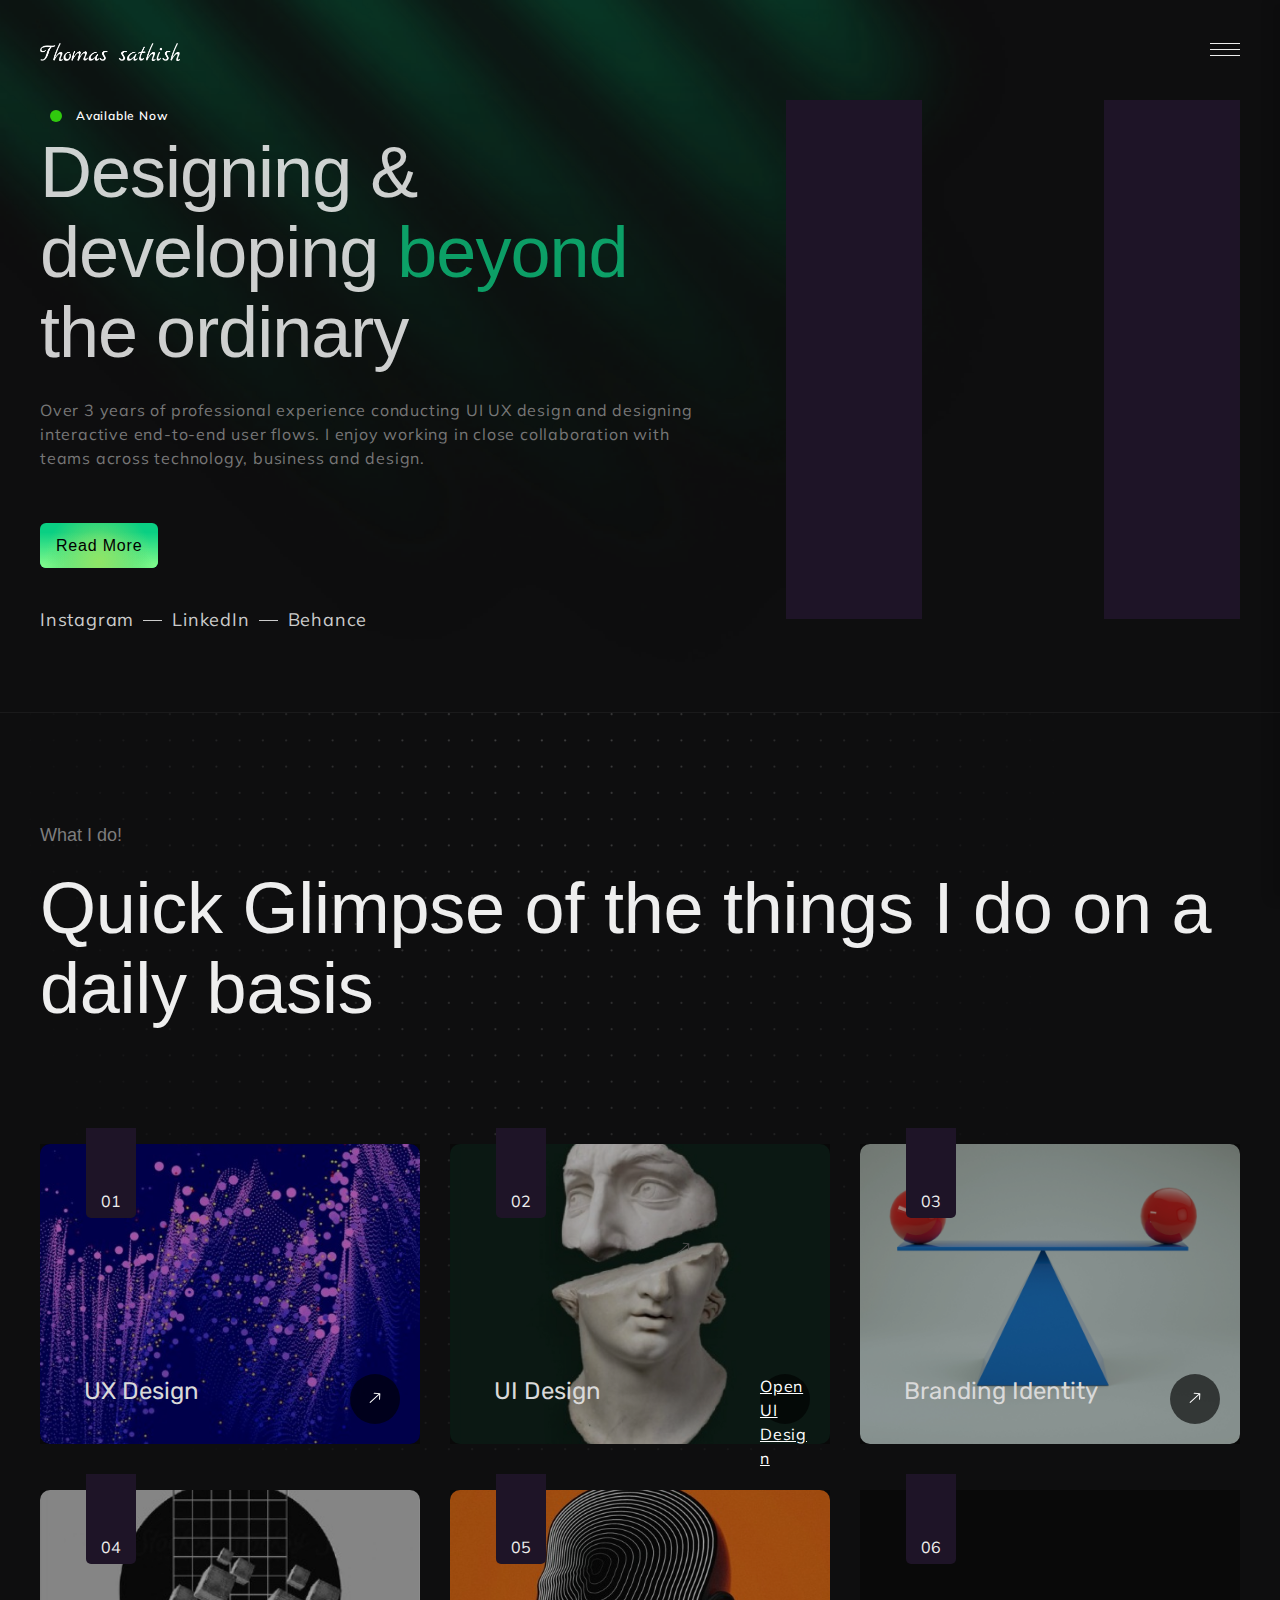
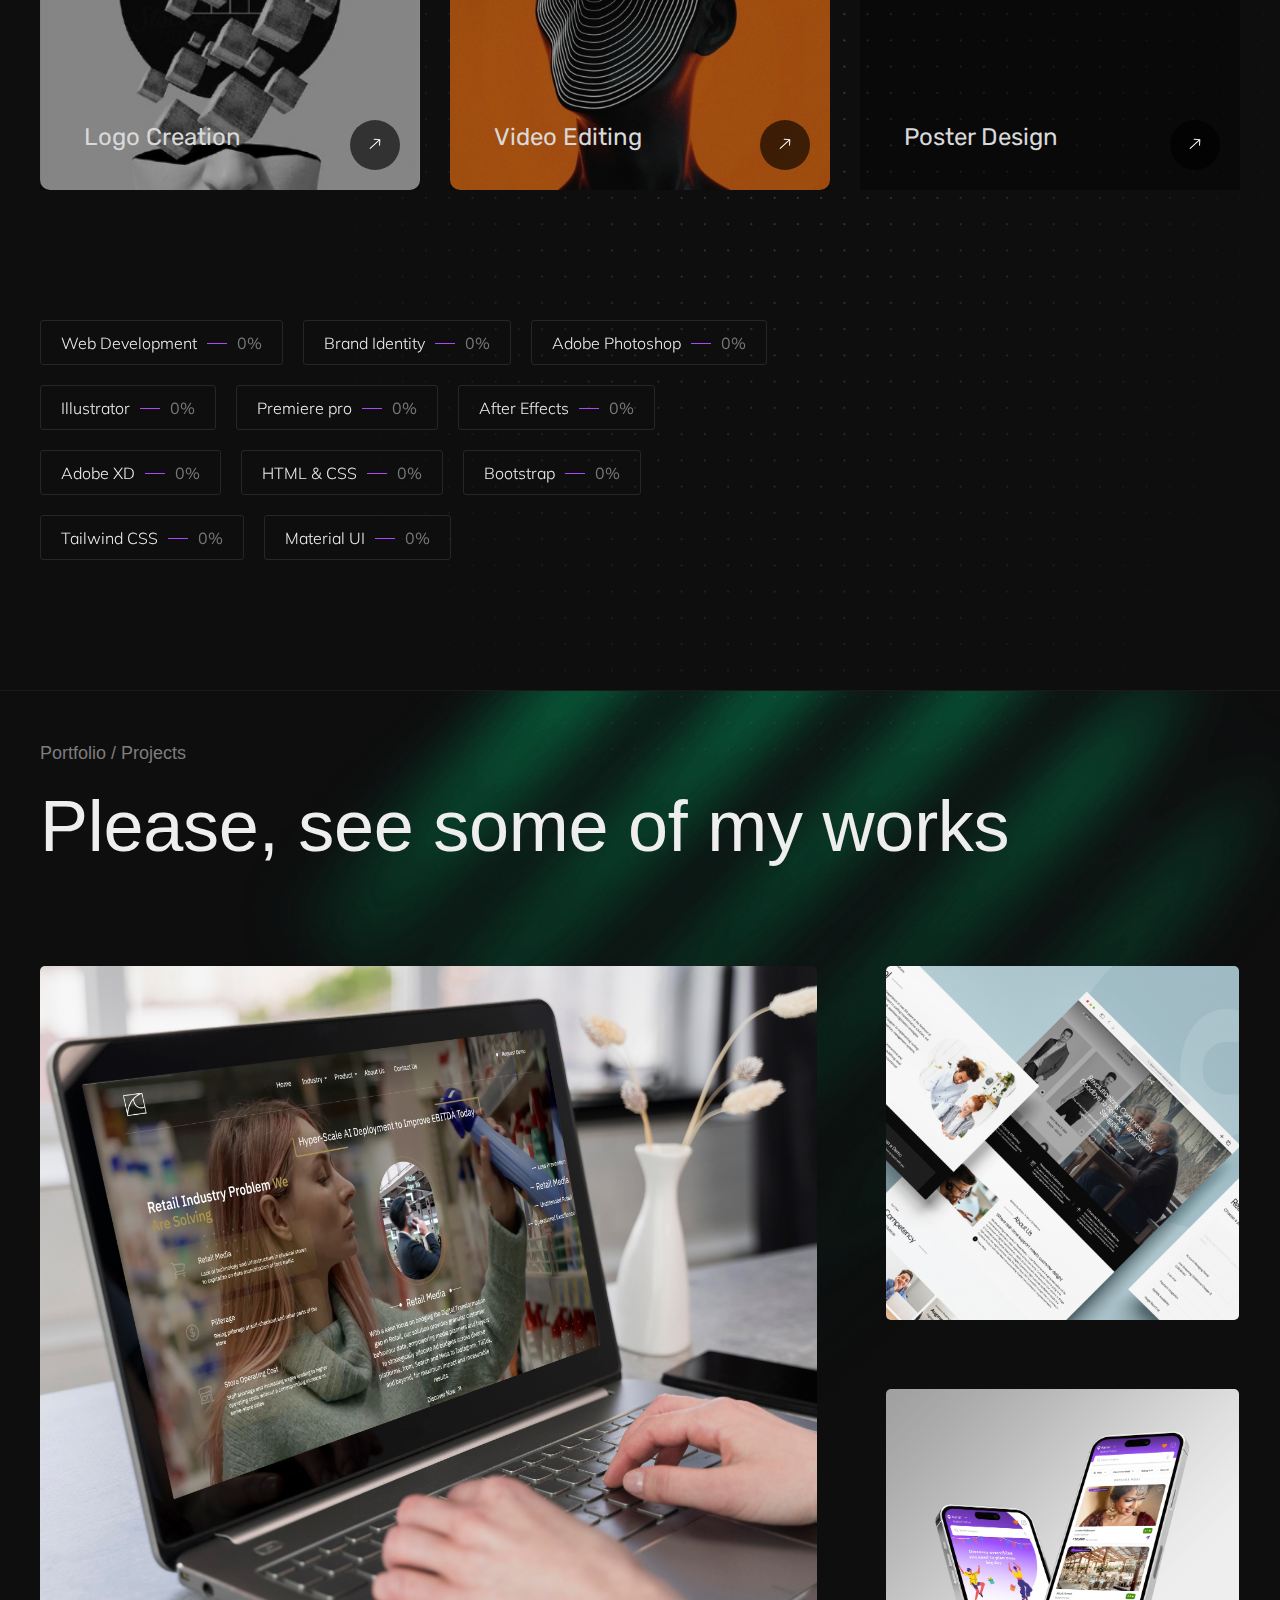
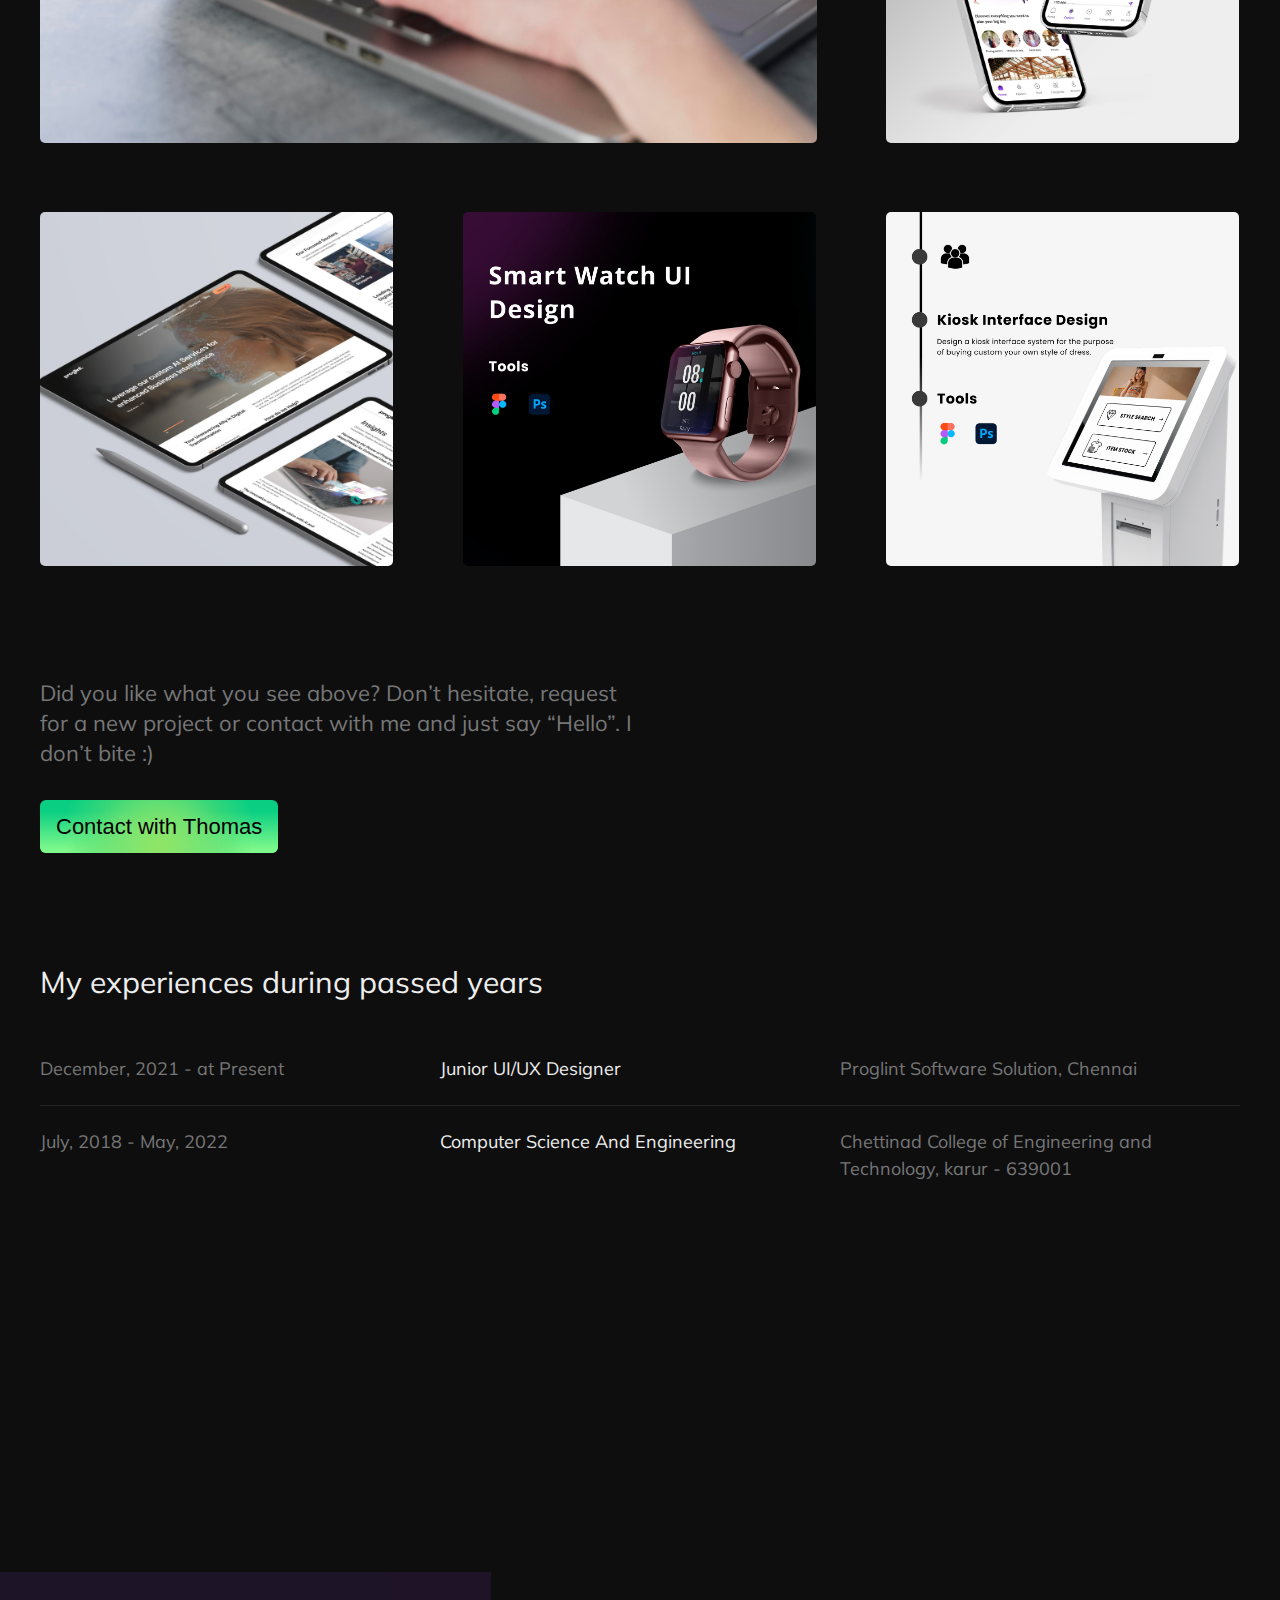
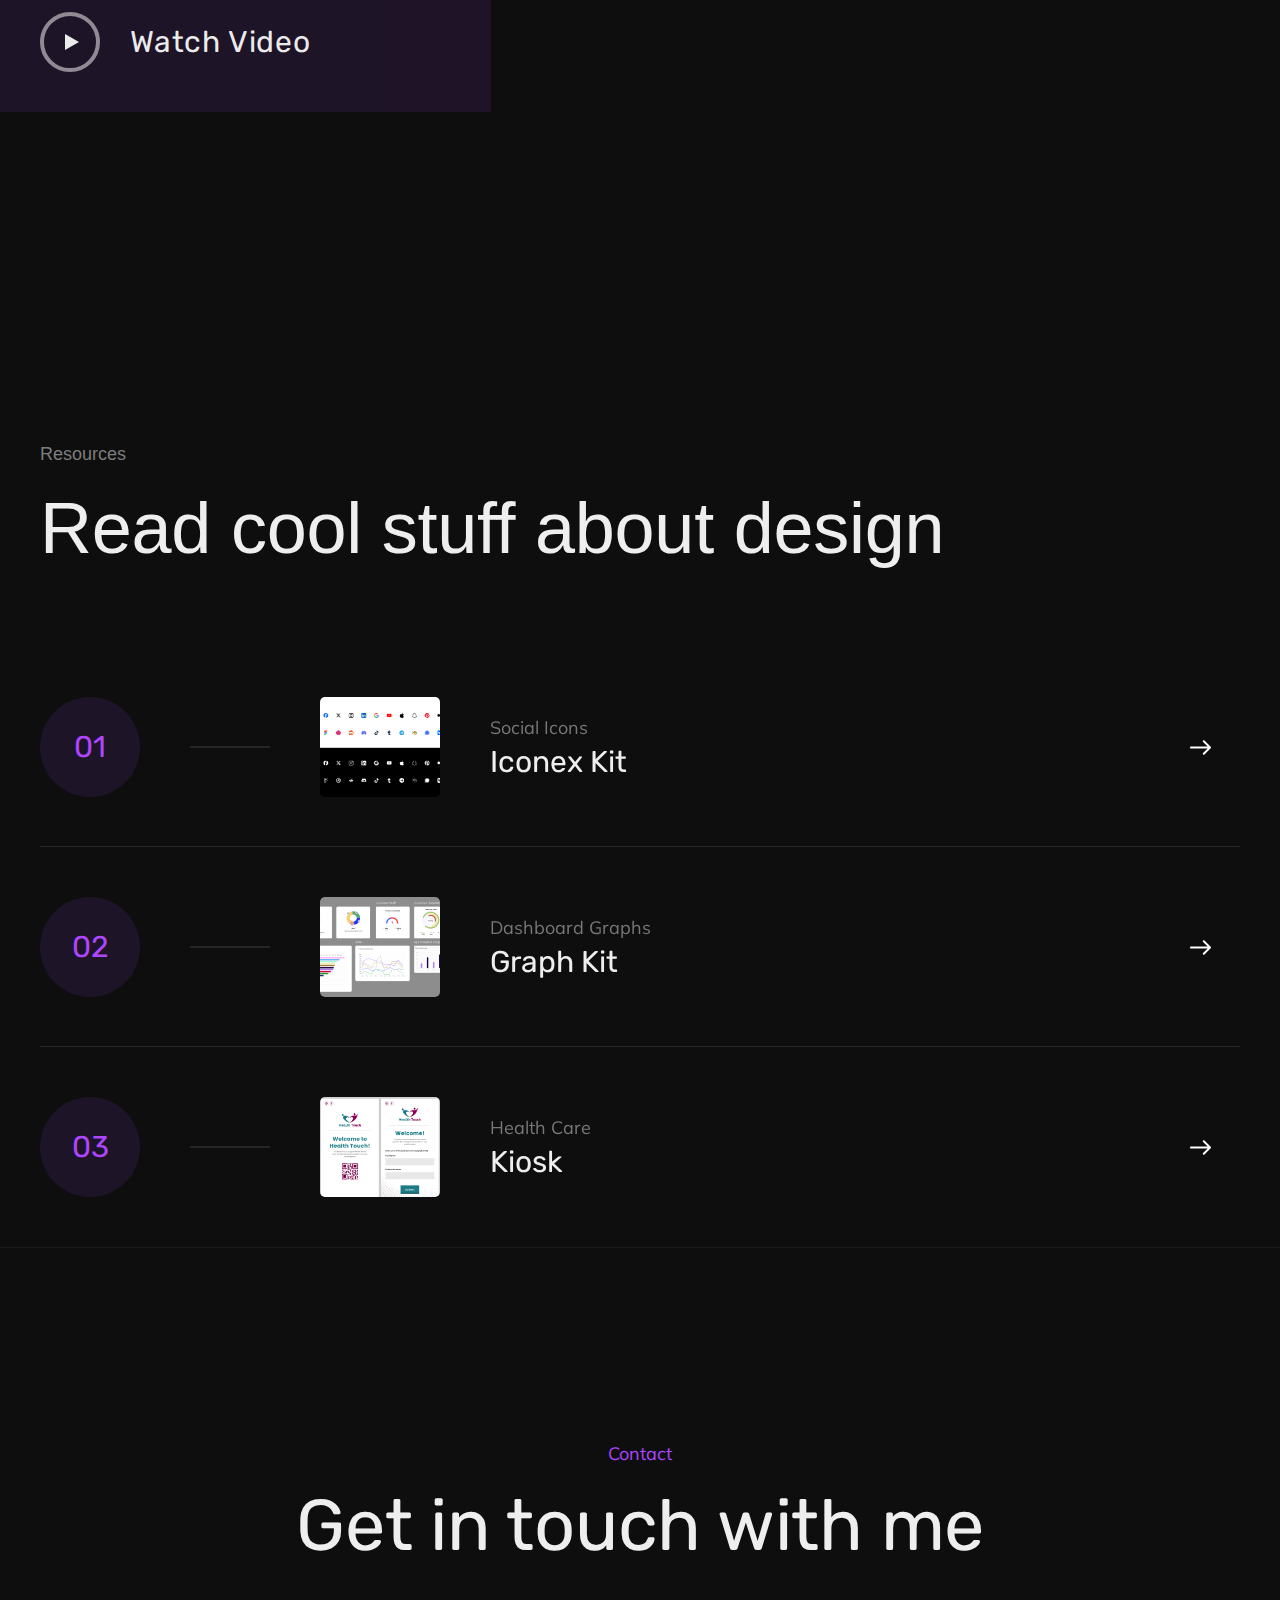
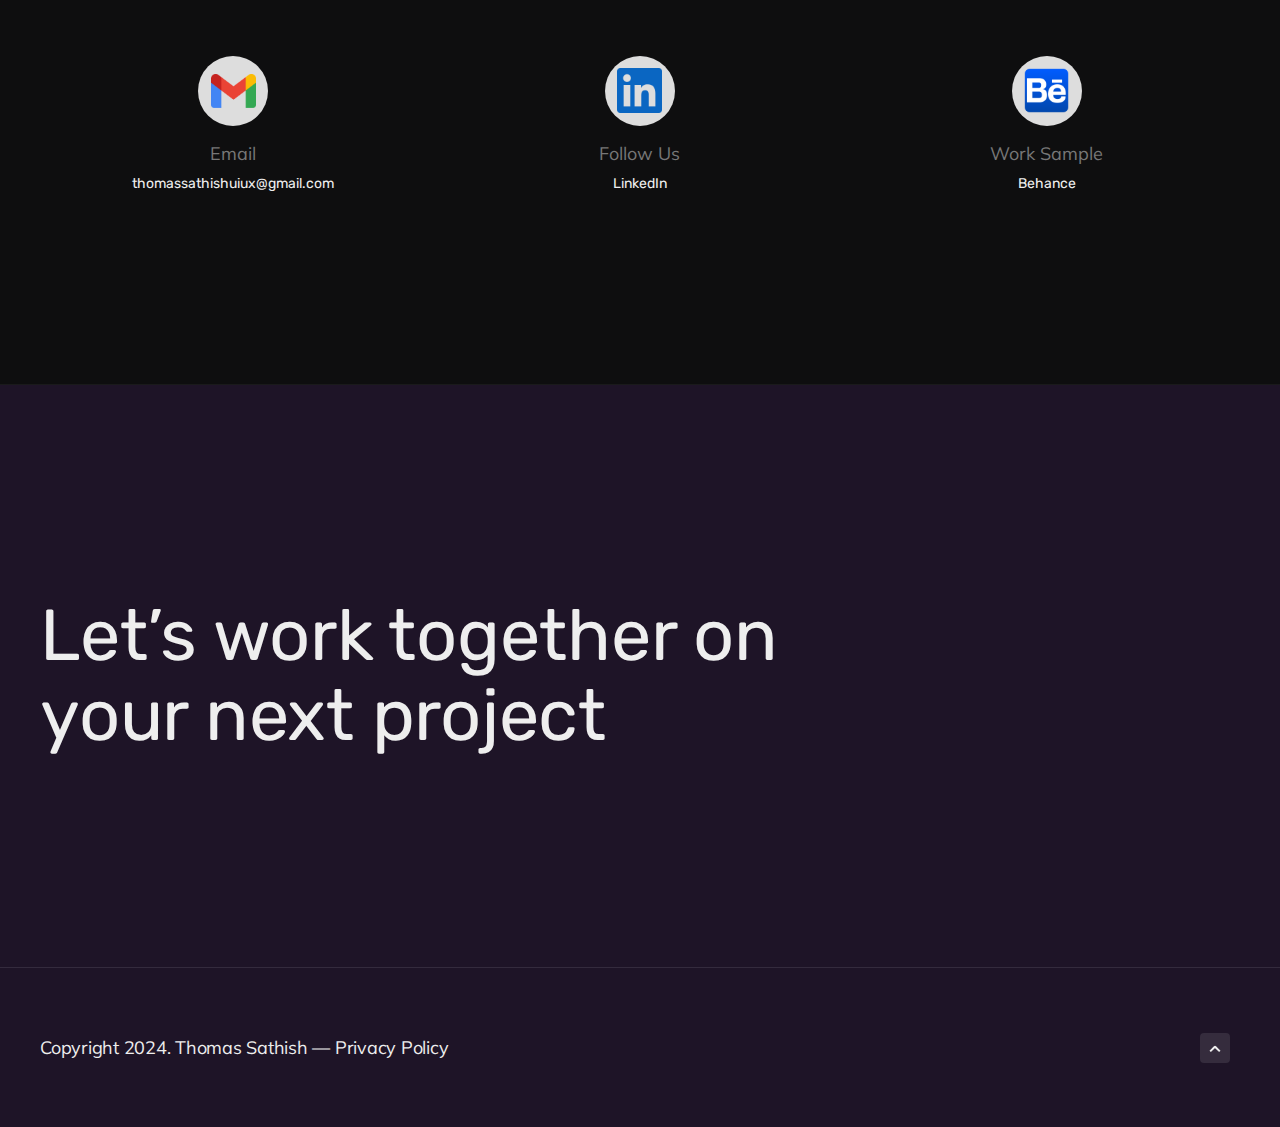
==== commit 20681f86: "Update index.html" ====
--- a/index.html
+++ b/index.html
@@ -269,7 +269,7 @@
 									<span class="s_counter"><span>02</span></span>
 									<div class="s_btn">
 										<h3>UI Design</h3>
-										<a class="awilo_fn_circle_btn" href="UI-design.html" target="_blank">
+										<a class="awilo_fn_circle_btn" href="UI-design.html" target="_blank">Open UI Design</a>
 											<svg xmlns="http://www.w3.org/2000/svg" width="16" height="16"
 												fill="currentColor" class="bi bi-arrow-right" viewBox="0 0 16 16">
 												<path fill-rule="evenodd"
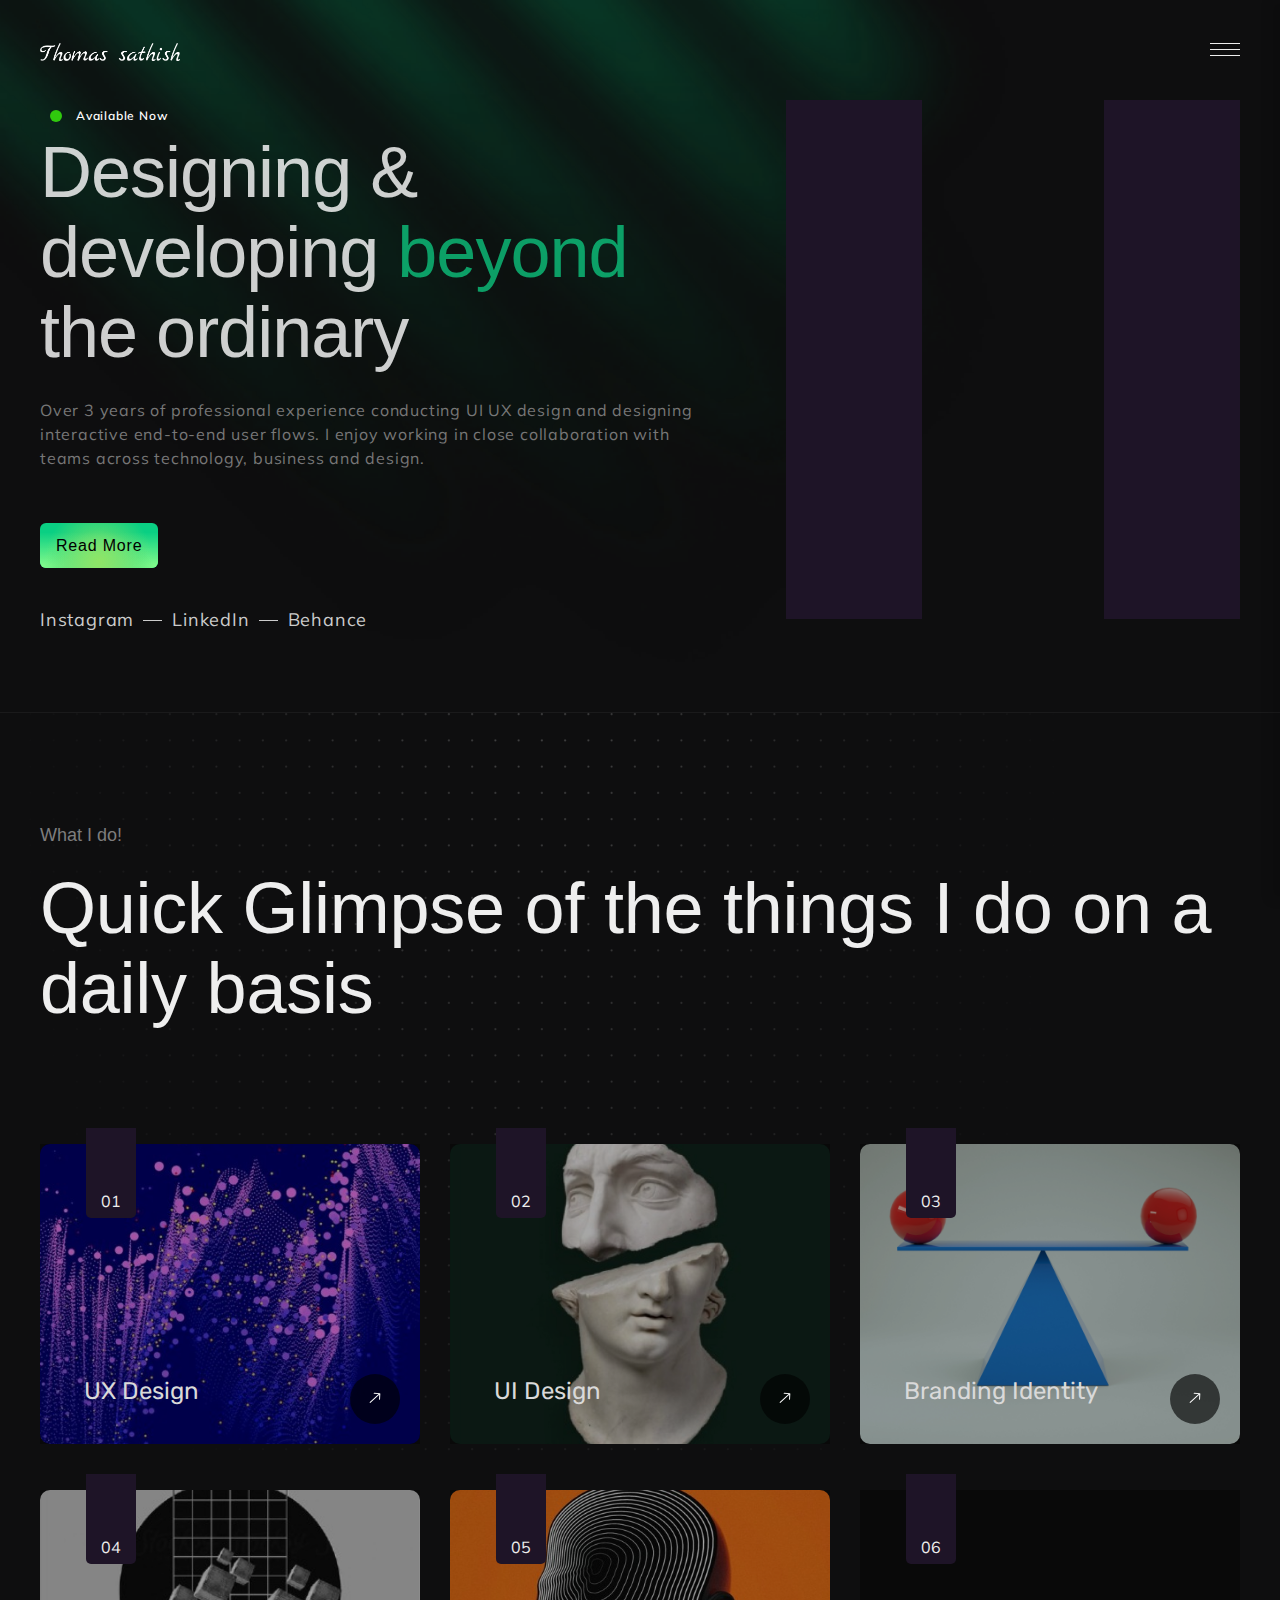
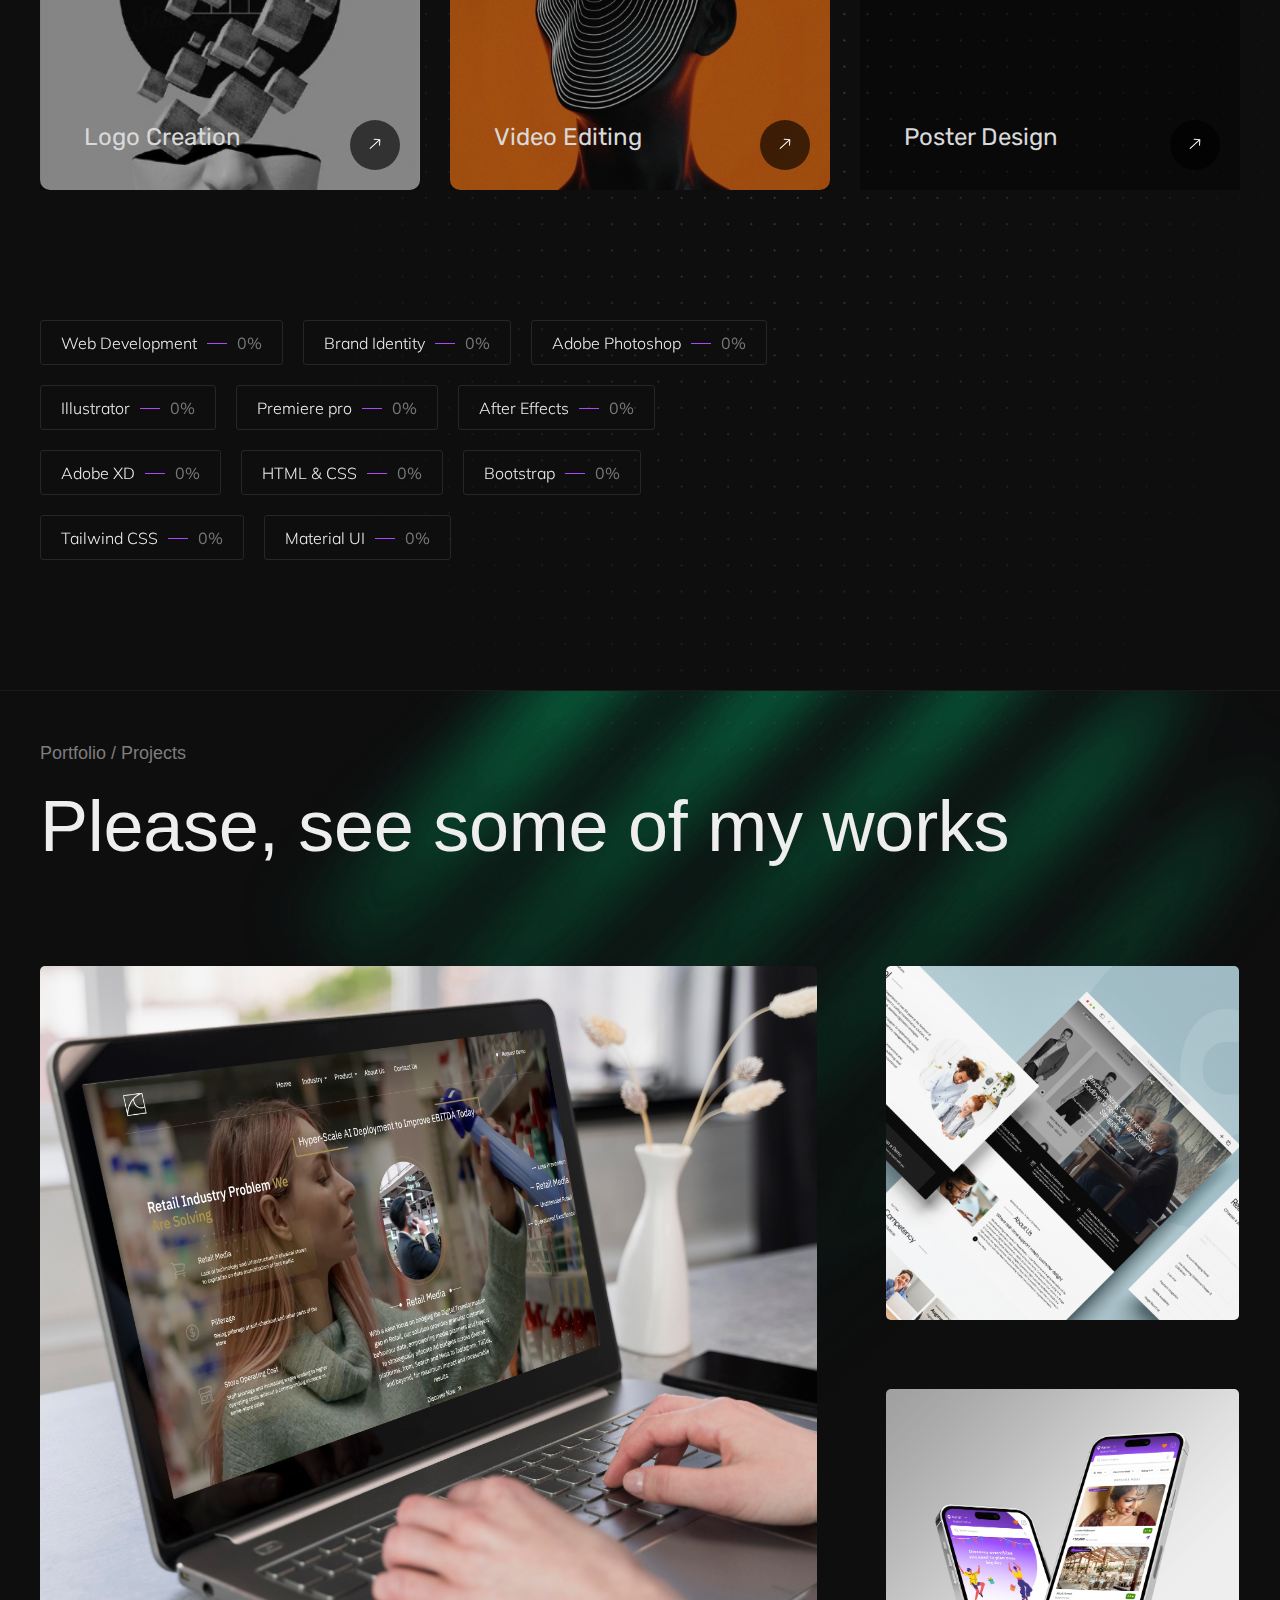
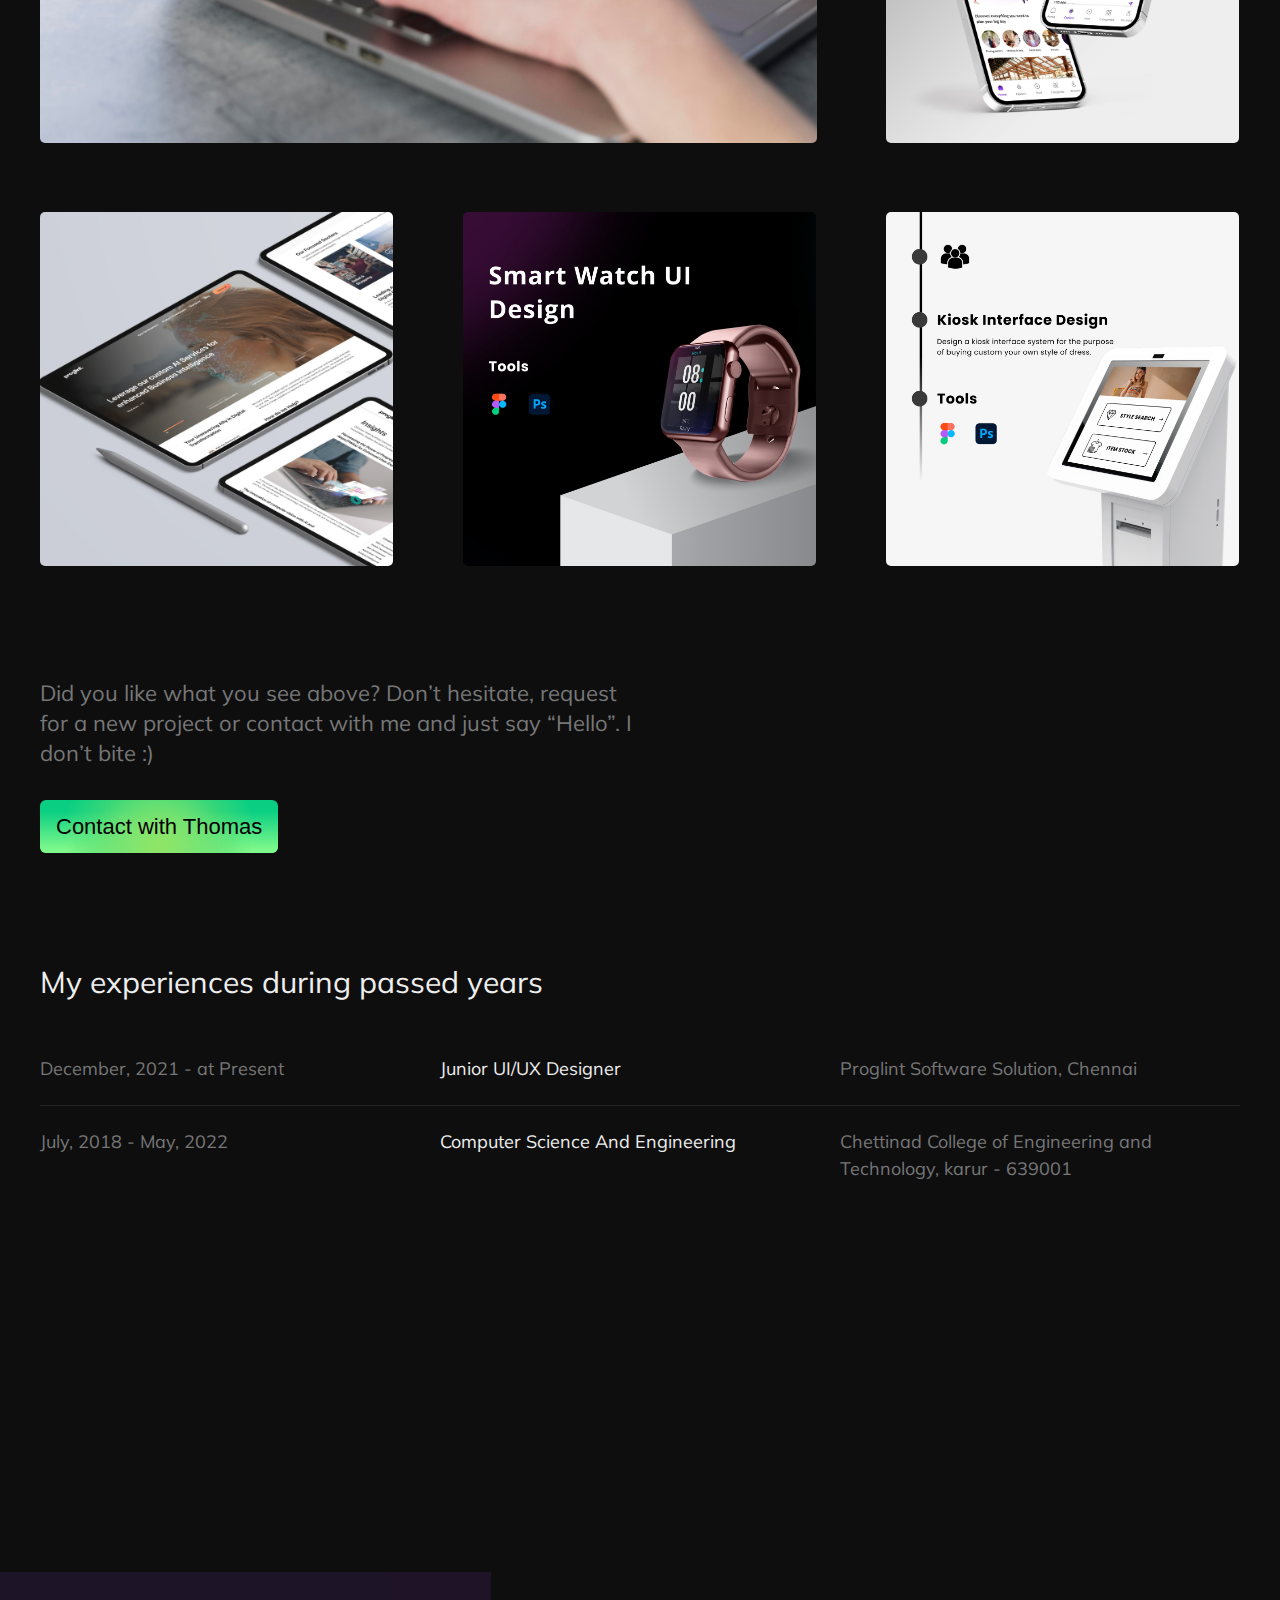
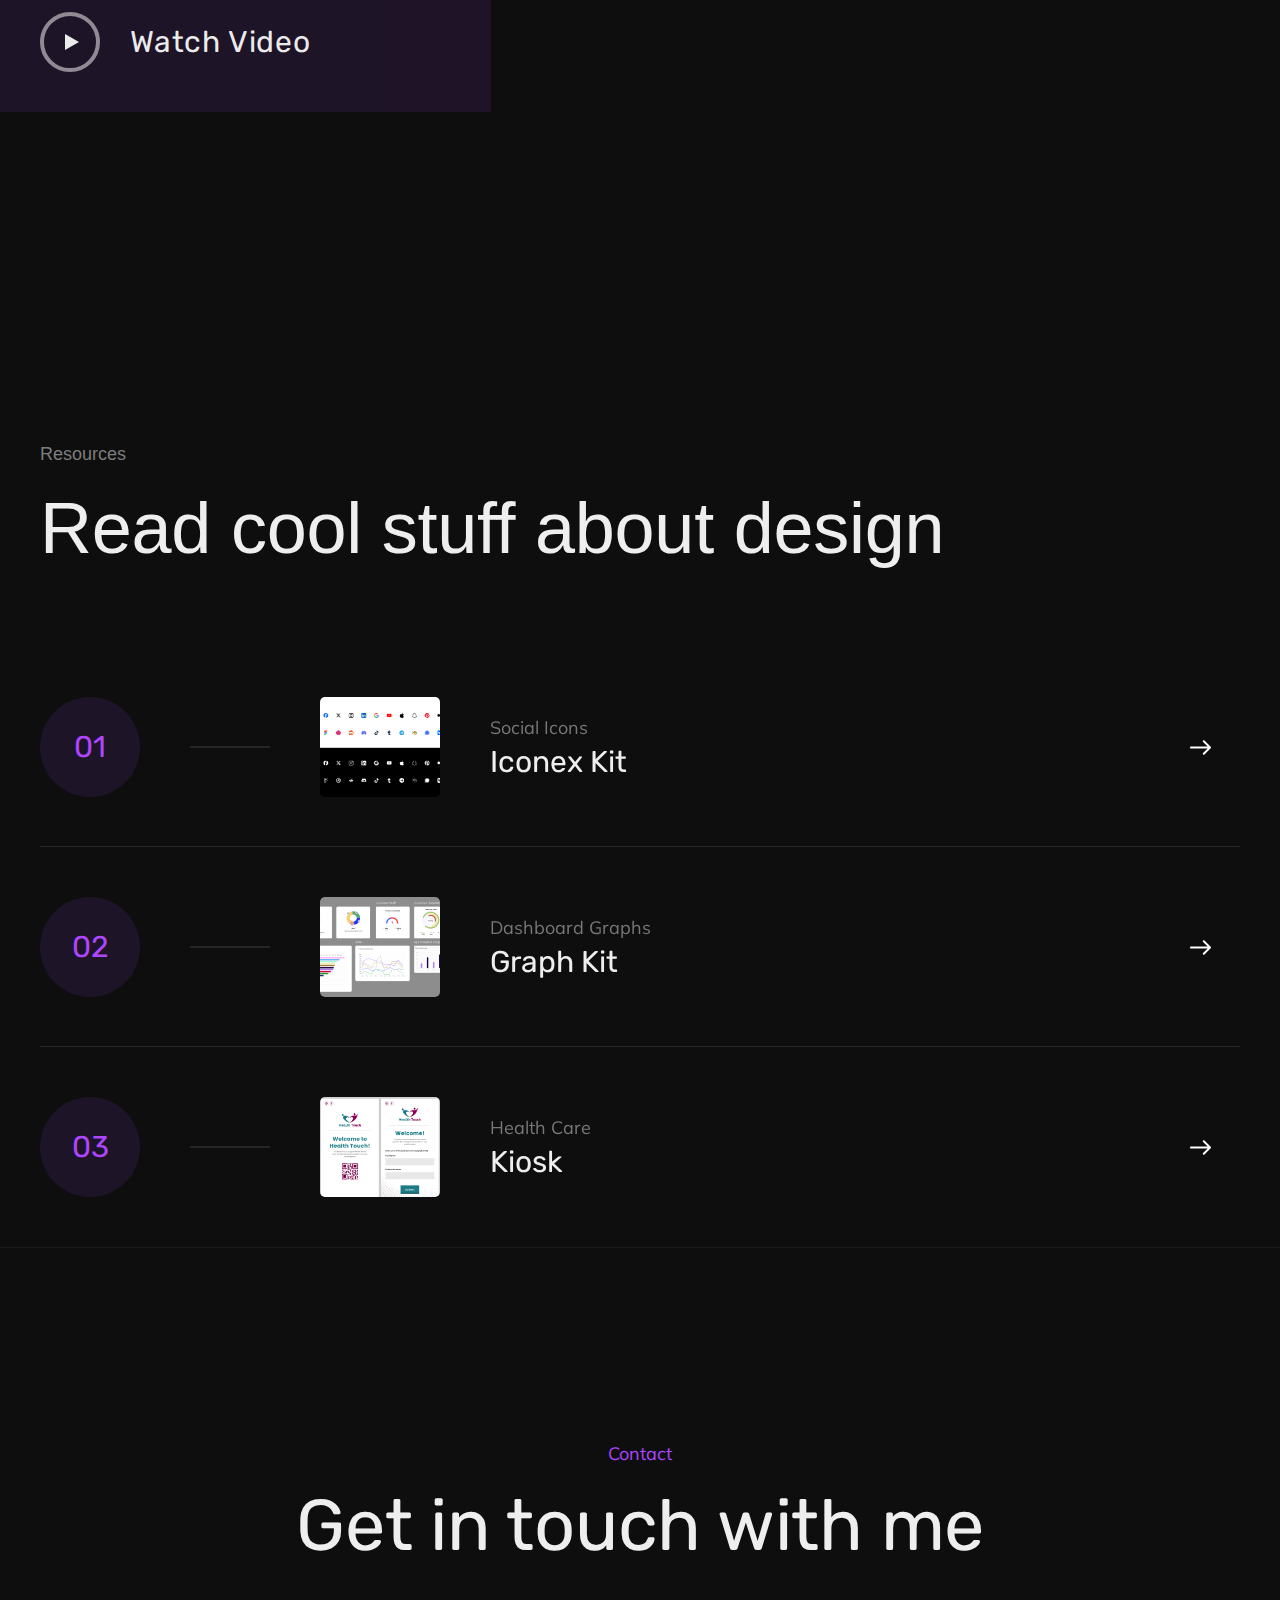
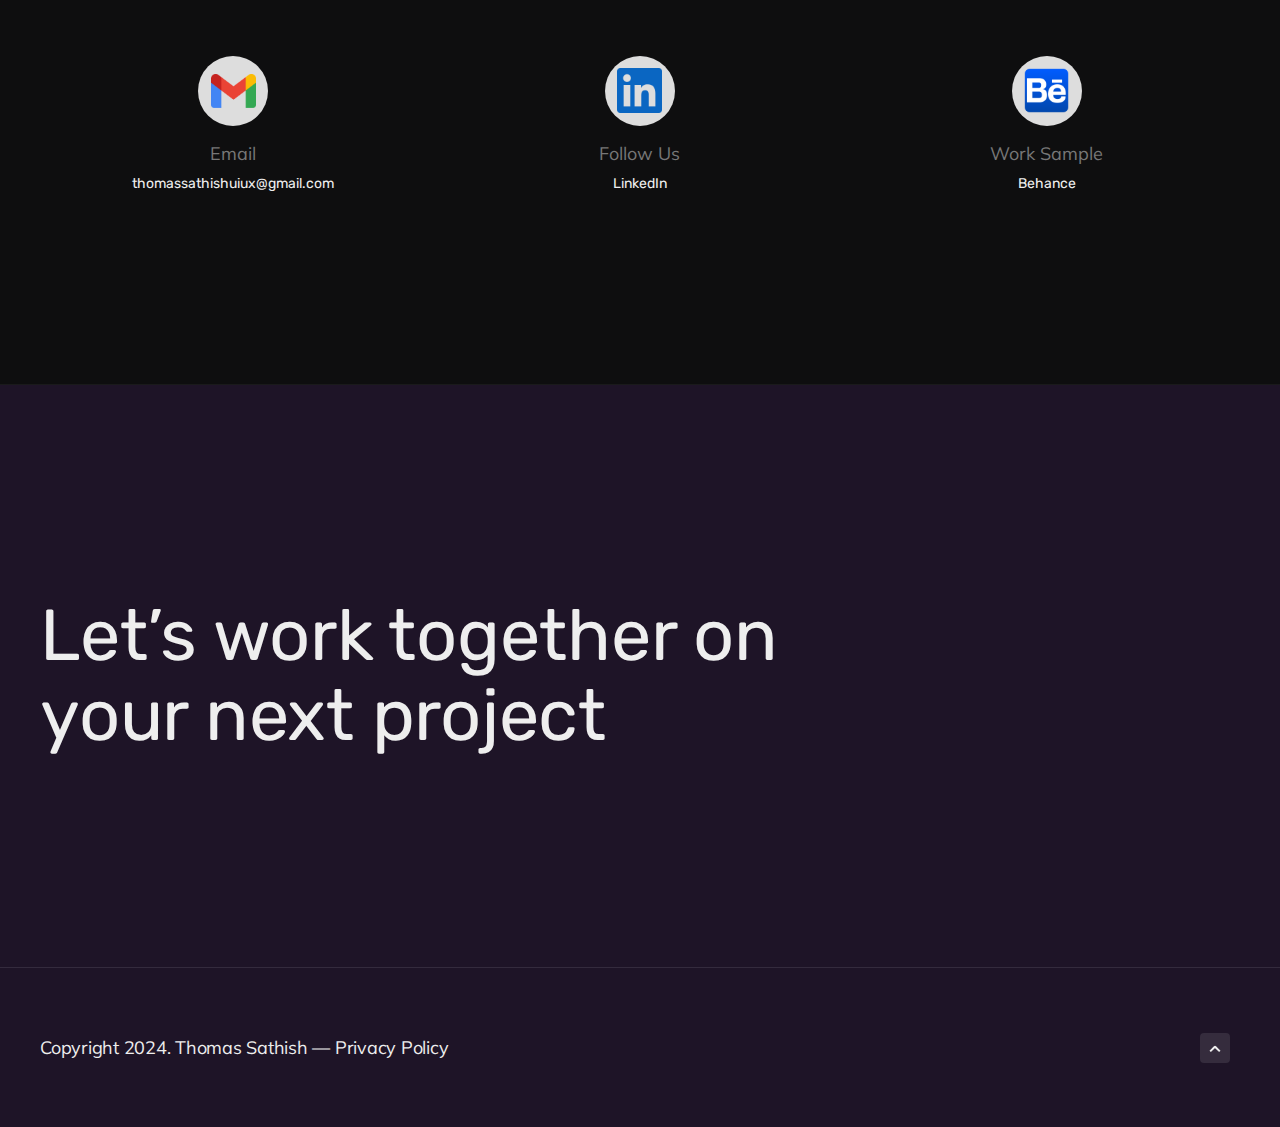
==== commit f239f916: "Update index.html" ====
--- a/index.html
+++ b/index.html
@@ -269,7 +269,7 @@
 									<span class="s_counter"><span>02</span></span>
 									<div class="s_btn">
 										<h3>UI Design</h3>
-										<a class="awilo_fn_circle_btn" href="UI-design.html" target="_blank">Open UI Design</a>
+										<a class="awilo_fn_circle_btn" href="/UI-design.html" target="_blank">
 											<svg xmlns="http://www.w3.org/2000/svg" width="16" height="16"
 												fill="currentColor" class="bi bi-arrow-right" viewBox="0 0 16 16">
 												<path fill-rule="evenodd"
